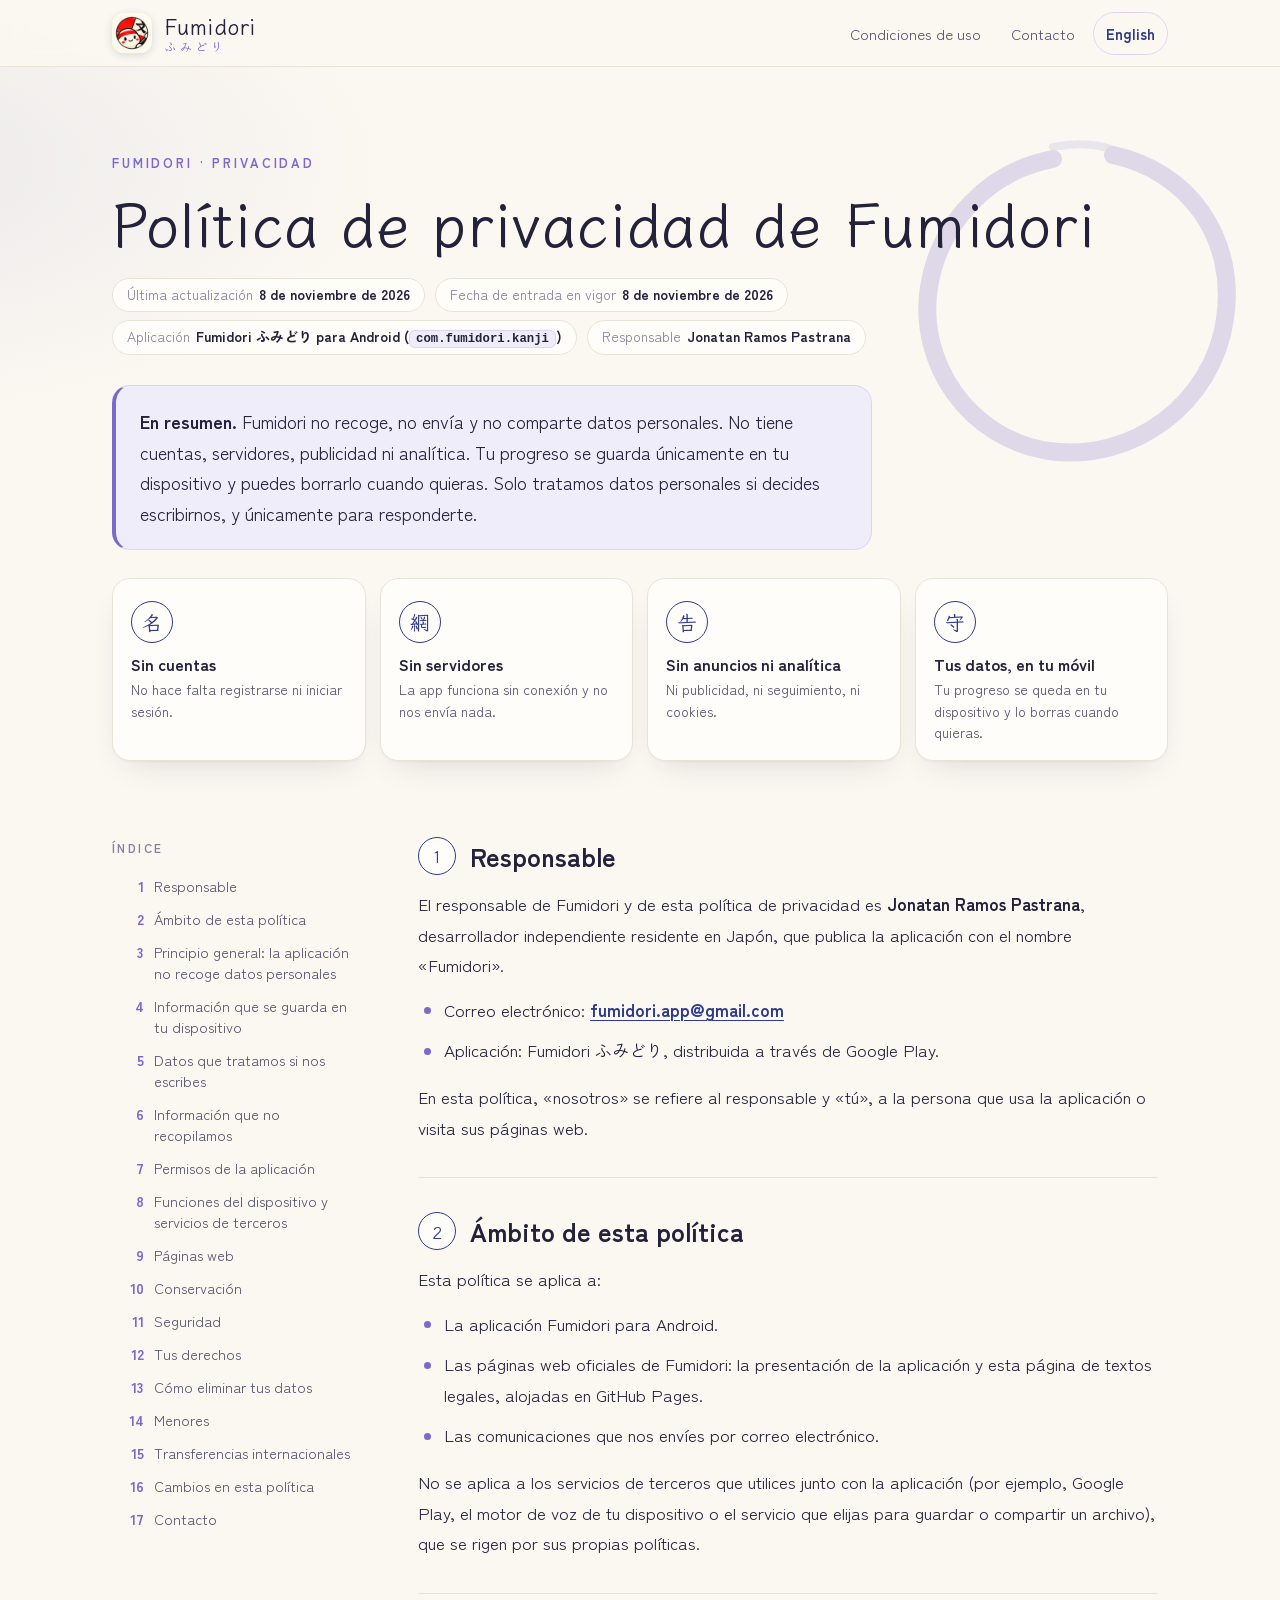
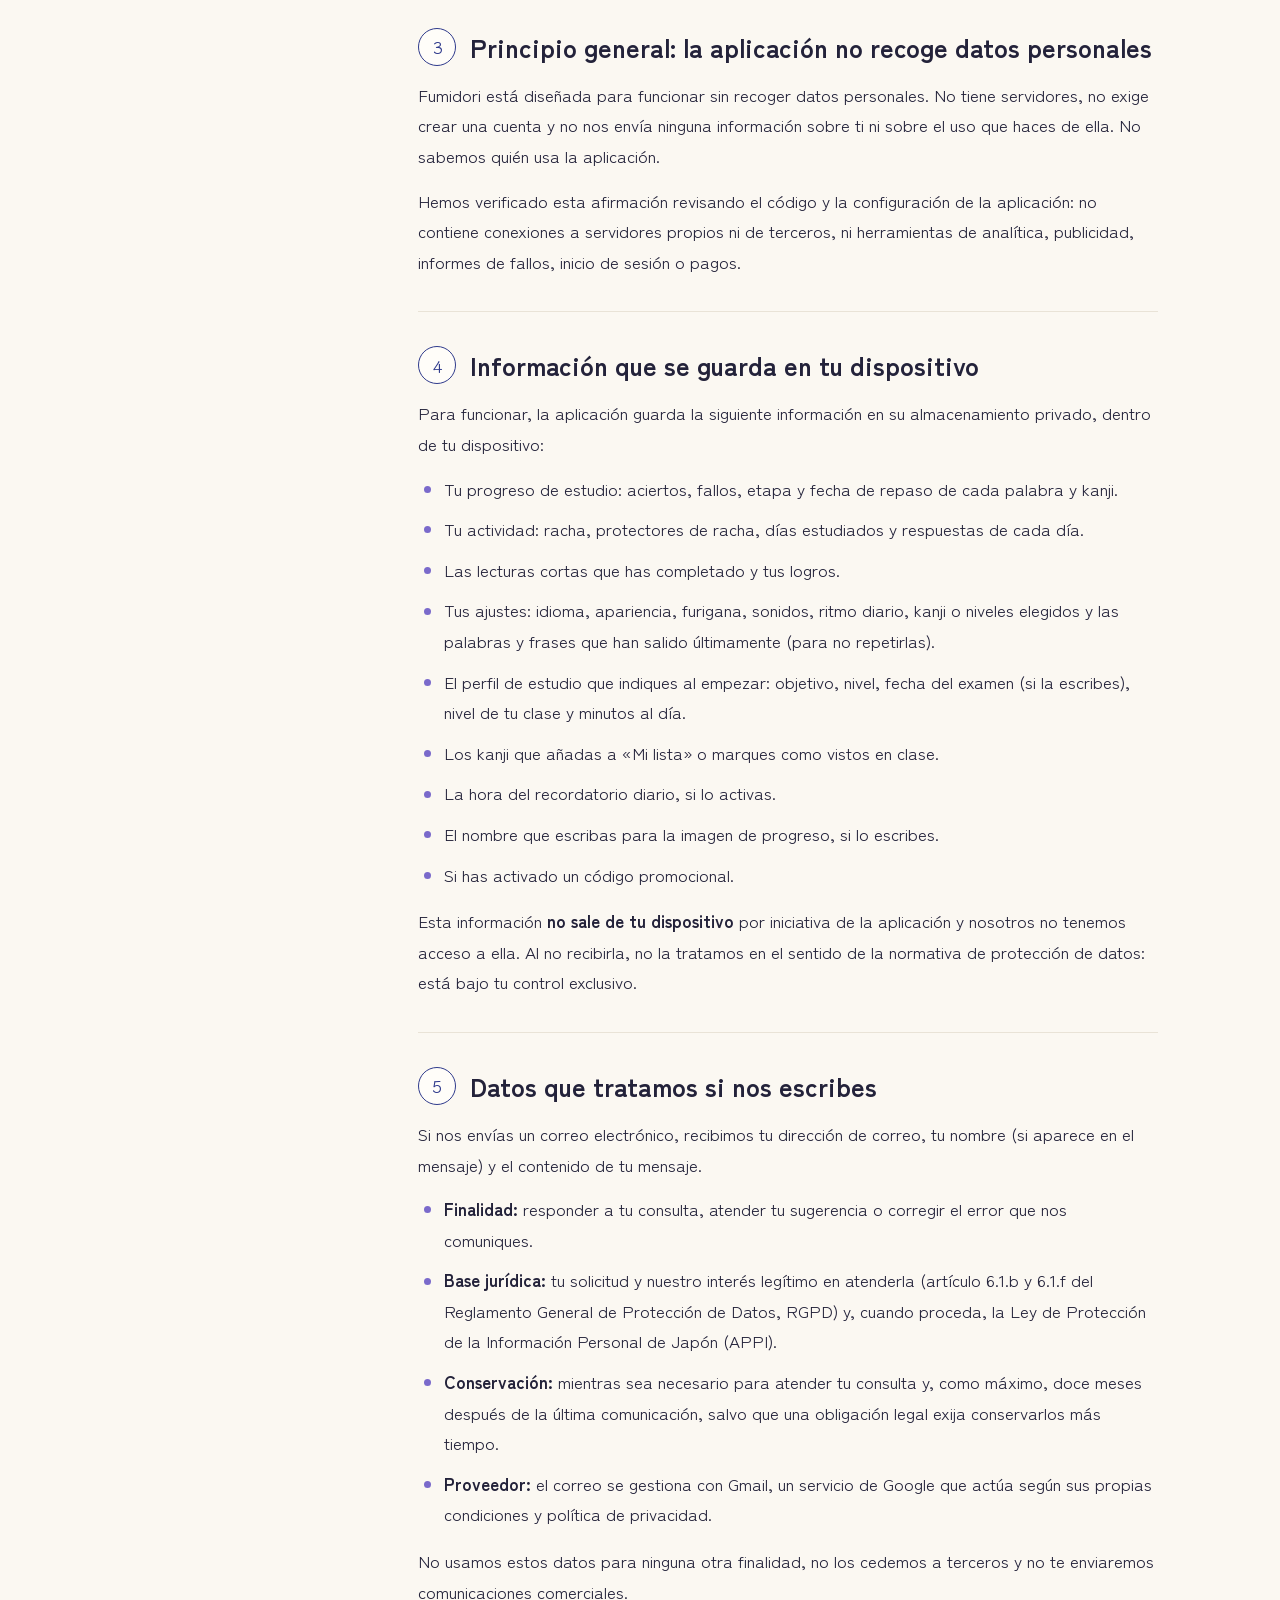
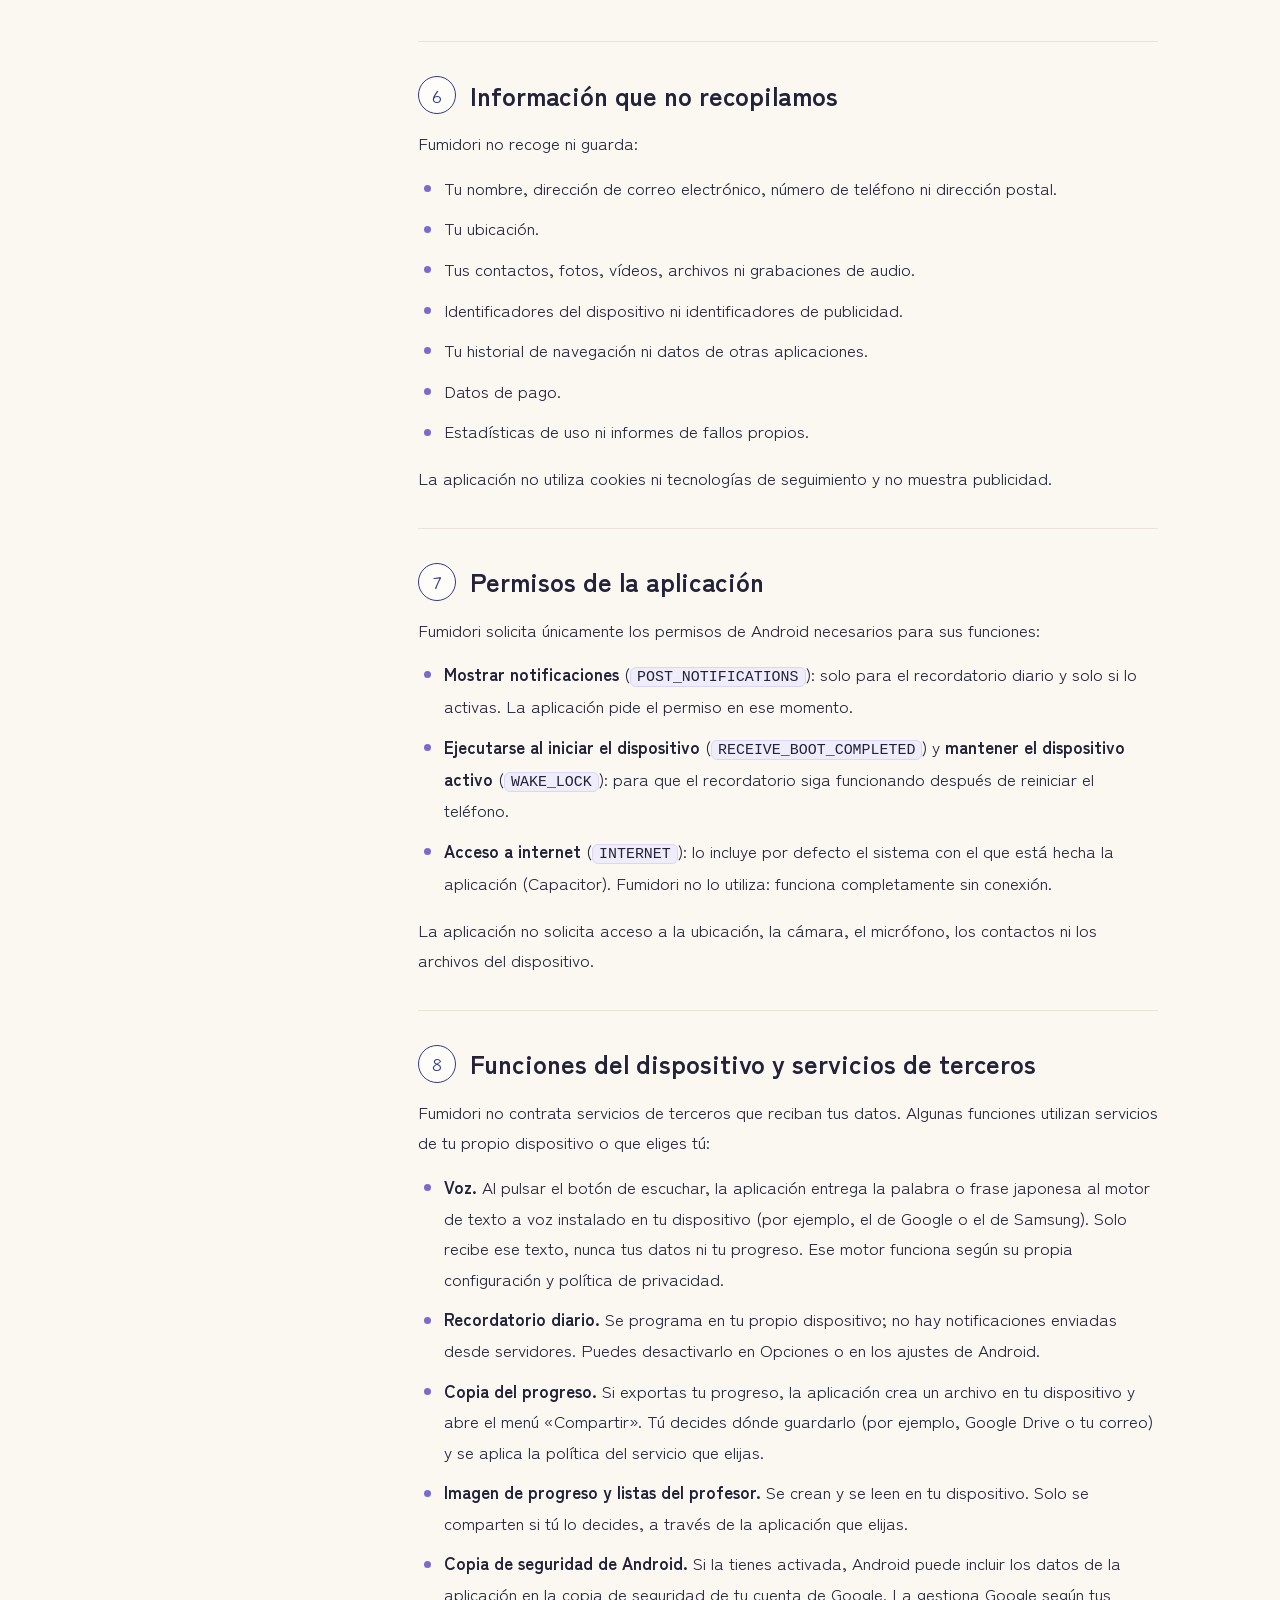
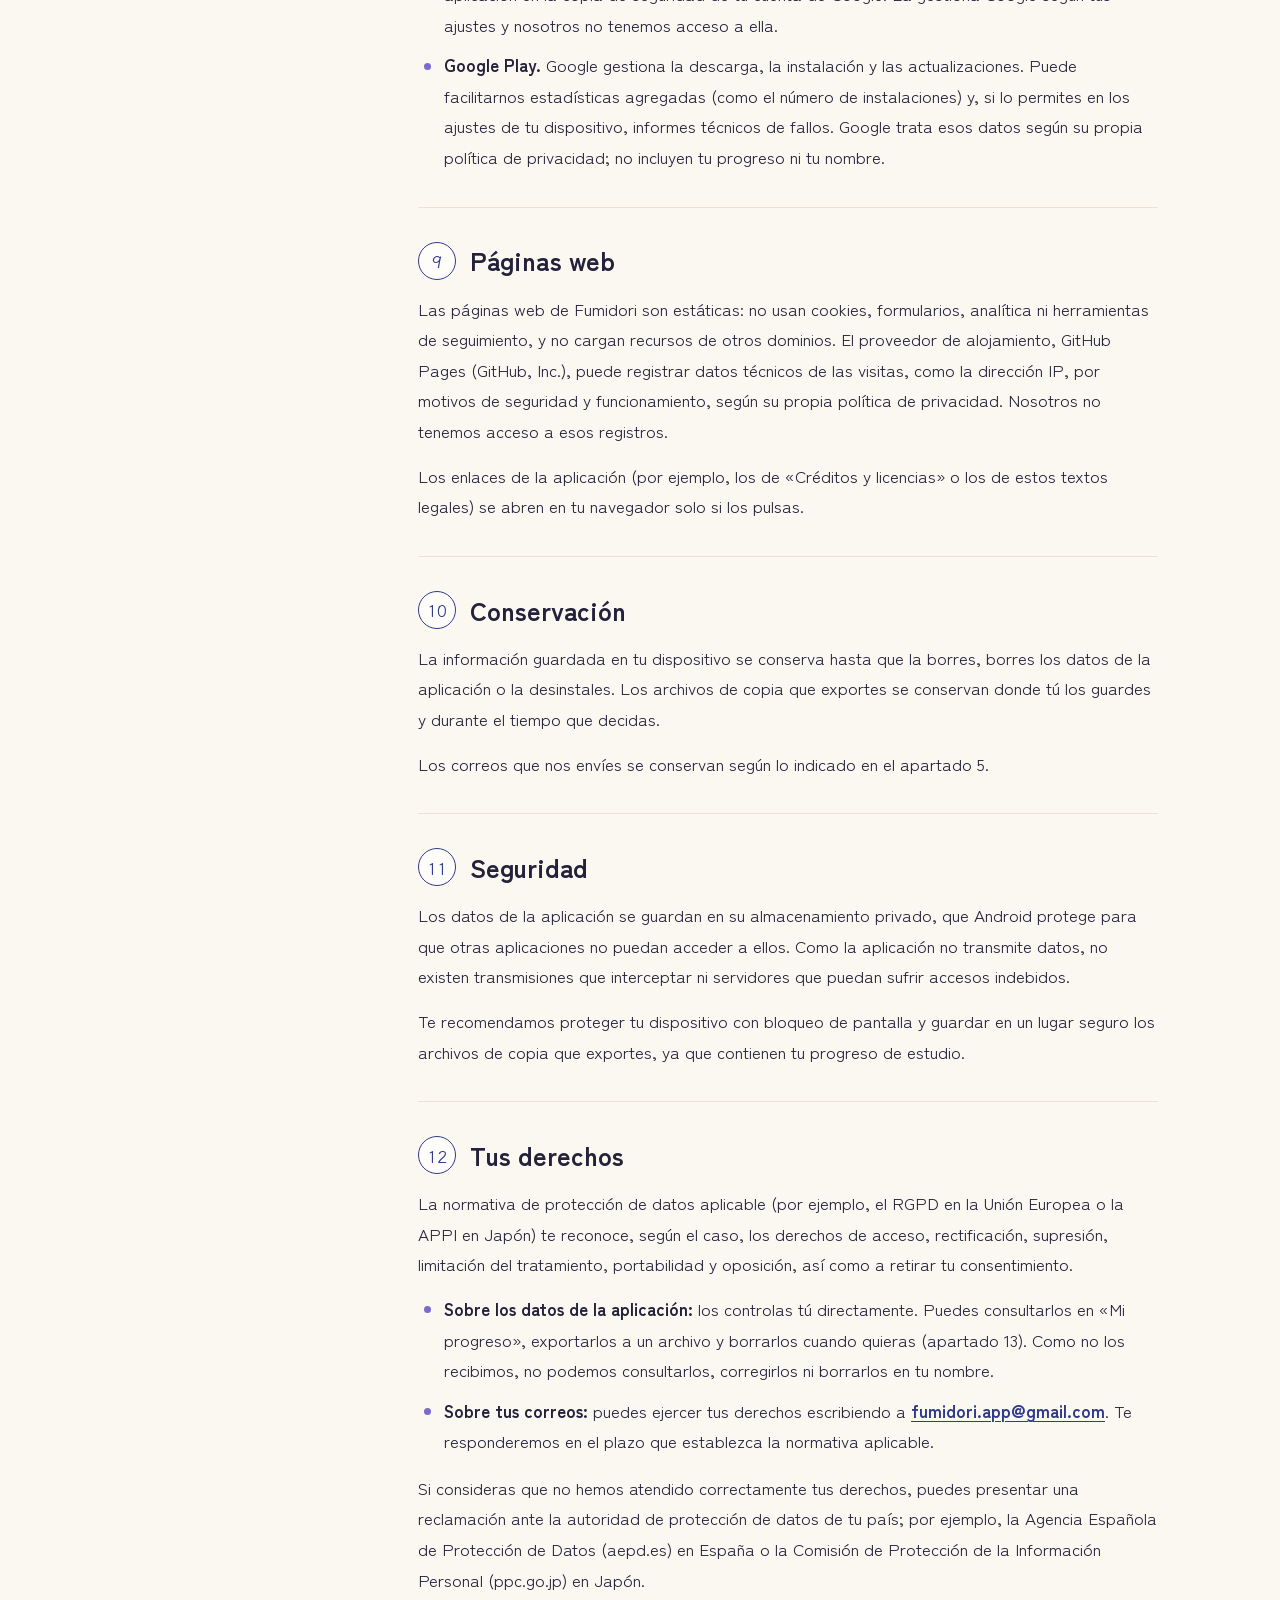
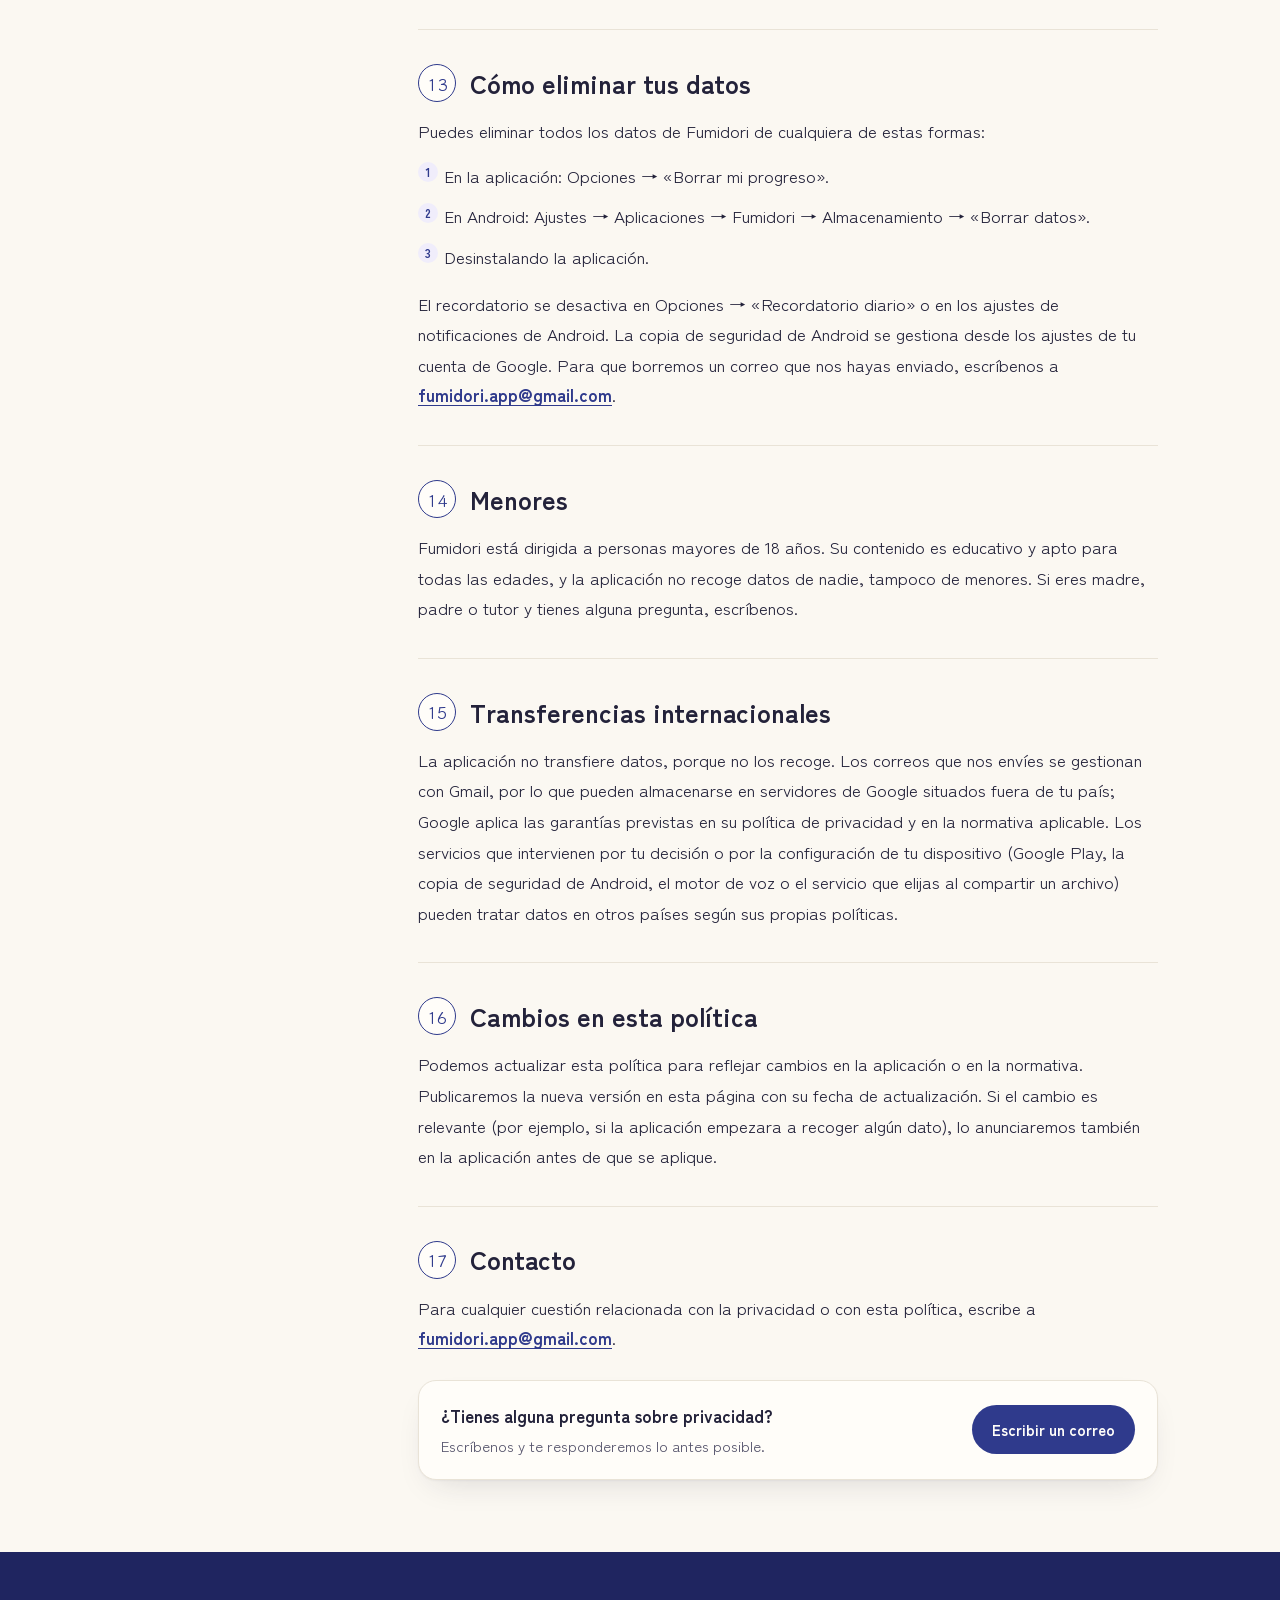
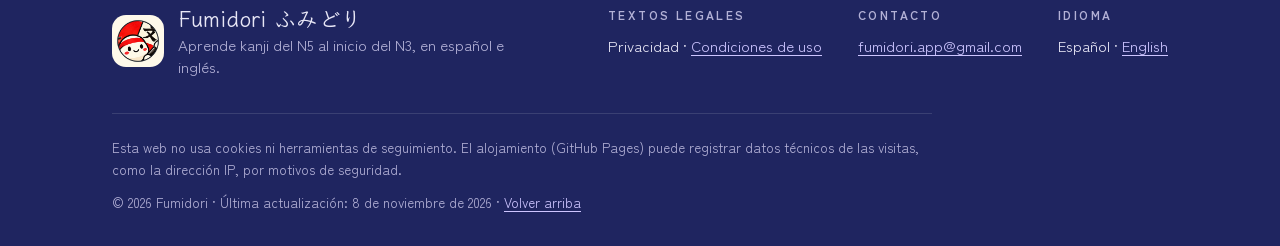
==== index.html @ ba74316c "Actualizar la web (2026-11-07)" ====
<!doctype html>
<html lang="es">
<head>
<meta charset="utf-8">
<meta name="viewport" content="width=device-width, initial-scale=1">
<title>Política de privacidad · Fumidori ふみどり</title>
<meta name="description" content="Política de privacidad de Fumidori ふみどり, la app para aprender kanji del N5 al inicio del N3. Sin cuentas, sin servidores, sin anuncios y sin analítica.">
<meta name="theme-color" content="#fbf8f2" media="(prefers-color-scheme: light)">
<meta name="theme-color" content="#15162a" media="(prefers-color-scheme: dark)">
<meta property="og:type" content="website">
<meta property="og:title" content="Política de privacidad · Fumidori ふみどり">
<meta property="og:description" content="Política de privacidad de Fumidori ふみどり, la app para aprender kanji del N5 al inicio del N3. Sin cuentas, sin servidores, sin anuncios y sin analítica.">
<link rel="icon" type="image/png" sizes="32x32" href="assets/favicon-32.png">
<link rel="apple-touch-icon" href="assets/icon-180.png">
<link rel="alternate" hreflang="en" href="en/index.html">
<link rel="preload" href="assets/fonts/zen-400.woff2" as="font" type="font/woff2" crossorigin>
<link rel="stylesheet" href="assets/style.css">
</head>
<body id="top">
<a class="skip" href="#contenido">Saltar al contenido</a>
<header class="site-header">
  <div class="wrap">
    <a class="brand" href="index.html"><img src="assets/icon-192.png" alt="" width="40" height="40"><span class="brand-name">Fumidori<span class="brand-jp" lang="ja">ふみどり</span></span></a>
    <nav class="nav" aria-label="Navegación principal">
      <a class="hide-sm" href="condiciones.html">Condiciones de uso</a>
      <a class="hide-sm" href="#contacto">Contacto</a>
      <a class="lang" href="en/index.html" hreflang="en" lang="en">English</a>
    </nav>
  </div>
</header>
<main id="contenido">
  <section class="hero">
    <div class="wrap">
      <svg class="enso" viewBox="0 0 200 200" aria-hidden="true" focusable="false"><path d="M118 22c38 8 62 42 56 82-6 42-46 72-88 66-40-6-66-44-60-82 5-32 30-58 62-64" fill="none" stroke="currentColor" stroke-width="9" stroke-linecap="round"/><path d="M88 18c10-2 22-2 32 2" fill="none" stroke="currentColor" stroke-width="4" stroke-linecap="round" opacity=".6"/></svg>
      <p class="eyebrow">Fumidori · Privacidad</p>
      <h1>Política de privacidad de Fumidori</h1>
      <dl class="meta"><div><dt>Última actualización</dt><dd>8 de noviembre de 2026</dd></div><div><dt>Fecha de entrada en vigor</dt><dd>8 de noviembre de 2026</dd></div><div><dt>Aplicación</dt><dd>Fumidori ふみどり para Android (<code>com.fumidori.kanji</code>)</dd></div><div><dt>Responsable</dt><dd>Jonatan Ramos Pastrana</dd></div></dl>
      <div class="summary"><p><strong>En resumen.</strong> Fumidori no recoge, no envía y no comparte datos personales. No tiene cuentas, servidores, publicidad ni analítica. Tu progreso se guarda únicamente en tu dispositivo y puedes borrarlo cuando quieras. Solo tratamos datos personales si decides escribirnos, y únicamente para responderte.</p></div>
      <ul class="highlights"><li><span class="k" lang="ja" aria-hidden="true">名</span><b>Sin cuentas</b><span>No hace falta registrarse ni iniciar sesión.</span></li><li><span class="k" lang="ja" aria-hidden="true">網</span><b>Sin servidores</b><span>La app funciona sin conexión y no nos envía nada.</span></li><li><span class="k" lang="ja" aria-hidden="true">告</span><b>Sin anuncios ni analítica</b><span>Ni publicidad, ni seguimiento, ni cookies.</span></li><li><span class="k" lang="ja" aria-hidden="true">守</span><b>Tus datos, en tu móvil</b><span>Tu progreso se queda en tu dispositivo y lo borras cuando quieras.</span></li></ul>
    </div>
  </section>
  <div class="wrap layout">
    <aside class="toc toc-side" aria-label="Índice">
      <p class="toc-title">Índice</p>
      <ol><li><a href="#responsable">Responsable</a></li><li><a href="#ambito-de-esta-politica">Ámbito de esta política</a></li><li><a href="#principio-general-la-aplicacion-no-recoge-datos-personales">Principio general: la aplicación no recoge datos personales</a></li><li><a href="#informacion-que-se-guarda-en-tu-dispositivo">Información que se guarda en tu dispositivo</a></li><li><a href="#datos-que-tratamos-si-nos-escribes">Datos que tratamos si nos escribes</a></li><li><a href="#informacion-que-no-recopilamos">Información que no recopilamos</a></li><li><a href="#permisos-de-la-aplicacion">Permisos de la aplicación</a></li><li><a href="#funciones-del-dispositivo-y-servicios-de-terceros">Funciones del dispositivo y servicios de terceros</a></li><li><a href="#paginas-web">Páginas web</a></li><li><a href="#conservacion">Conservación</a></li><li><a href="#seguridad">Seguridad</a></li><li><a href="#tus-derechos">Tus derechos</a></li><li><a href="#como-eliminar-tus-datos">Cómo eliminar tus datos</a></li><li><a href="#menores">Menores</a></li><li><a href="#transferencias-internacionales">Transferencias internacionales</a></li><li><a href="#cambios-en-esta-politica">Cambios en esta política</a></li><li><a href="#contacto">Contacto</a></li></ol>
    </aside>
    <article class="policy">
      <details class="toc toc-mobile"><summary>Índice</summary><ol><li><a href="#responsable">Responsable</a></li><li><a href="#ambito-de-esta-politica">Ámbito de esta política</a></li><li><a href="#principio-general-la-aplicacion-no-recoge-datos-personales">Principio general: la aplicación no recoge datos personales</a></li><li><a href="#informacion-que-se-guarda-en-tu-dispositivo">Información que se guarda en tu dispositivo</a></li><li><a href="#datos-que-tratamos-si-nos-escribes">Datos que tratamos si nos escribes</a></li><li><a href="#informacion-que-no-recopilamos">Información que no recopilamos</a></li><li><a href="#permisos-de-la-aplicacion">Permisos de la aplicación</a></li><li><a href="#funciones-del-dispositivo-y-servicios-de-terceros">Funciones del dispositivo y servicios de terceros</a></li><li><a href="#paginas-web">Páginas web</a></li><li><a href="#conservacion">Conservación</a></li><li><a href="#seguridad">Seguridad</a></li><li><a href="#tus-derechos">Tus derechos</a></li><li><a href="#como-eliminar-tus-datos">Cómo eliminar tus datos</a></li><li><a href="#menores">Menores</a></li><li><a href="#transferencias-internacionales">Transferencias internacionales</a></li><li><a href="#cambios-en-esta-politica">Cambios en esta política</a></li><li><a href="#contacto">Contacto</a></li></ol></details>
      <section id="responsable" aria-labelledby="responsable-h">
        <h2 id="responsable-h"><span class="num" aria-hidden="true">1</span>Responsable</h2>
        <p>El responsable de Fumidori y de esta política de privacidad es <strong>Jonatan Ramos Pastrana</strong>, desarrollador independiente residente en Japón, que publica la aplicación con el nombre «Fumidori».</p>
        <ul><li>Correo electrónico: <strong><a href="mailto:fumidori.app@gmail.com">fumidori.app@gmail.com</a></strong></li><li>Aplicación: Fumidori ふみどり, distribuida a través de Google Play.</li></ul>
        <p>En esta política, «nosotros» se refiere al responsable y «tú», a la persona que usa la aplicación o visita sus páginas web.</p>
      </section>
      <section id="ambito-de-esta-politica" aria-labelledby="ambito-de-esta-politica-h">
        <h2 id="ambito-de-esta-politica-h"><span class="num" aria-hidden="true">2</span>Ámbito de esta política</h2>
        <p>Esta política se aplica a:</p>
        <ul><li>La aplicación Fumidori para Android.</li><li>Las páginas web oficiales de Fumidori: la presentación de la aplicación y esta página de textos legales, alojadas en GitHub Pages.</li><li>Las comunicaciones que nos envíes por correo electrónico.</li></ul>
        <p>No se aplica a los servicios de terceros que utilices junto con la aplicación (por ejemplo, Google Play, el motor de voz de tu dispositivo o el servicio que elijas para guardar o compartir un archivo), que se rigen por sus propias políticas.</p>
      </section>
      <section id="principio-general-la-aplicacion-no-recoge-datos-personales" aria-labelledby="principio-general-la-aplicacion-no-recoge-datos-personales-h">
        <h2 id="principio-general-la-aplicacion-no-recoge-datos-personales-h"><span class="num" aria-hidden="true">3</span>Principio general: la aplicación no recoge datos personales</h2>
        <p>Fumidori está diseñada para funcionar sin recoger datos personales. No tiene servidores, no exige crear una cuenta y no nos envía ninguna información sobre ti ni sobre el uso que haces de ella. No sabemos quién usa la aplicación.</p>
        <p>Hemos verificado esta afirmación revisando el código y la configuración de la aplicación: no contiene conexiones a servidores propios ni de terceros, ni herramientas de analítica, publicidad, informes de fallos, inicio de sesión o pagos.</p>
      </section>
      <section id="informacion-que-se-guarda-en-tu-dispositivo" aria-labelledby="informacion-que-se-guarda-en-tu-dispositivo-h">
        <h2 id="informacion-que-se-guarda-en-tu-dispositivo-h"><span class="num" aria-hidden="true">4</span>Información que se guarda en tu dispositivo</h2>
        <p>Para funcionar, la aplicación guarda la siguiente información en su almacenamiento privado, dentro de tu dispositivo:</p>
        <ul><li>Tu progreso de estudio: aciertos, fallos, etapa y fecha de repaso de cada palabra y kanji.</li><li>Tu actividad: racha, protectores de racha, días estudiados y respuestas de cada día.</li><li>Las lecturas cortas que has completado y tus logros.</li><li>Tus ajustes: idioma, apariencia, furigana, sonidos, ritmo diario, kanji o niveles elegidos y las palabras y frases que han salido últimamente (para no repetirlas).</li><li>El perfil de estudio que indiques al empezar: objetivo, nivel, fecha del examen (si la escribes), nivel de tu clase y minutos al día.</li><li>Los kanji que añadas a «Mi lista» o marques como vistos en clase.</li><li>La hora del recordatorio diario, si lo activas.</li><li>El nombre que escribas para la imagen de progreso, si lo escribes.</li><li>Si has activado un código promocional.</li></ul>
        <p>Esta información <strong>no sale de tu dispositivo</strong> por iniciativa de la aplicación y nosotros no tenemos acceso a ella. Al no recibirla, no la tratamos en el sentido de la normativa de protección de datos: está bajo tu control exclusivo.</p>
      </section>
      <section id="datos-que-tratamos-si-nos-escribes" aria-labelledby="datos-que-tratamos-si-nos-escribes-h">
        <h2 id="datos-que-tratamos-si-nos-escribes-h"><span class="num" aria-hidden="true">5</span>Datos que tratamos si nos escribes</h2>
        <p>Si nos envías un correo electrónico, recibimos tu dirección de correo, tu nombre (si aparece en el mensaje) y el contenido de tu mensaje.</p>
        <ul><li><strong>Finalidad:</strong> responder a tu consulta, atender tu sugerencia o corregir el error que nos comuniques.</li><li><strong>Base jurídica:</strong> tu solicitud y nuestro interés legítimo en atenderla (artículo 6.1.b y 6.1.f del Reglamento General de Protección de Datos, RGPD) y, cuando proceda, la Ley de Protección de la Información Personal de Japón (APPI).</li><li><strong>Conservación:</strong> mientras sea necesario para atender tu consulta y, como máximo, doce meses después de la última comunicación, salvo que una obligación legal exija conservarlos más tiempo.</li><li><strong>Proveedor:</strong> el correo se gestiona con Gmail, un servicio de Google que actúa según sus propias condiciones y política de privacidad.</li></ul>
        <p>No usamos estos datos para ninguna otra finalidad, no los cedemos a terceros y no te enviaremos comunicaciones comerciales.</p>
      </section>
      <section id="informacion-que-no-recopilamos" aria-labelledby="informacion-que-no-recopilamos-h">
        <h2 id="informacion-que-no-recopilamos-h"><span class="num" aria-hidden="true">6</span>Información que no recopilamos</h2>
        <p>Fumidori no recoge ni guarda:</p>
        <ul><li>Tu nombre, dirección de correo electrónico, número de teléfono ni dirección postal.</li><li>Tu ubicación.</li><li>Tus contactos, fotos, vídeos, archivos ni grabaciones de audio.</li><li>Identificadores del dispositivo ni identificadores de publicidad.</li><li>Tu historial de navegación ni datos de otras aplicaciones.</li><li>Datos de pago.</li><li>Estadísticas de uso ni informes de fallos propios.</li></ul>
        <p>La aplicación no utiliza cookies ni tecnologías de seguimiento y no muestra publicidad.</p>
      </section>
      <section id="permisos-de-la-aplicacion" aria-labelledby="permisos-de-la-aplicacion-h">
        <h2 id="permisos-de-la-aplicacion-h"><span class="num" aria-hidden="true">7</span>Permisos de la aplicación</h2>
        <p>Fumidori solicita únicamente los permisos de Android necesarios para sus funciones:</p>
        <ul><li><strong>Mostrar notificaciones</strong> (<code>POST_NOTIFICATIONS</code>): solo para el recordatorio diario y solo si lo activas. La aplicación pide el permiso en ese momento.</li><li><strong>Ejecutarse al iniciar el dispositivo</strong> (<code>RECEIVE_BOOT_COMPLETED</code>) y <strong>mantener el dispositivo activo</strong> (<code>WAKE_LOCK</code>): para que el recordatorio siga funcionando después de reiniciar el teléfono.</li><li><strong>Acceso a internet</strong> (<code>INTERNET</code>): lo incluye por defecto el sistema con el que está hecha la aplicación (Capacitor). Fumidori no lo utiliza: funciona completamente sin conexión.</li></ul>
        <p>La aplicación no solicita acceso a la ubicación, la cámara, el micrófono, los contactos ni los archivos del dispositivo.</p>
      </section>
      <section id="funciones-del-dispositivo-y-servicios-de-terceros" aria-labelledby="funciones-del-dispositivo-y-servicios-de-terceros-h">
        <h2 id="funciones-del-dispositivo-y-servicios-de-terceros-h"><span class="num" aria-hidden="true">8</span>Funciones del dispositivo y servicios de terceros</h2>
        <p>Fumidori no contrata servicios de terceros que reciban tus datos. Algunas funciones utilizan servicios de tu propio dispositivo o que eliges tú:</p>
        <ul><li><strong>Voz.</strong> Al pulsar el botón de escuchar, la aplicación entrega la palabra o frase japonesa al motor de texto a voz instalado en tu dispositivo (por ejemplo, el de Google o el de Samsung). Solo recibe ese texto, nunca tus datos ni tu progreso. Ese motor funciona según su propia configuración y política de privacidad.</li><li><strong>Recordatorio diario.</strong> Se programa en tu propio dispositivo; no hay notificaciones enviadas desde servidores. Puedes desactivarlo en Opciones o en los ajustes de Android.</li><li><strong>Copia del progreso.</strong> Si exportas tu progreso, la aplicación crea un archivo en tu dispositivo y abre el menú «Compartir». Tú decides dónde guardarlo (por ejemplo, Google Drive o tu correo) y se aplica la política del servicio que elijas.</li><li><strong>Imagen de progreso y listas del profesor.</strong> Se crean y se leen en tu dispositivo. Solo se comparten si tú lo decides, a través de la aplicación que elijas.</li><li><strong>Copia de seguridad de Android.</strong> Si la tienes activada, Android puede incluir los datos de la aplicación en la copia de seguridad de tu cuenta de Google. La gestiona Google según tus ajustes y nosotros no tenemos acceso a ella.</li><li><strong>Google Play.</strong> Google gestiona la descarga, la instalación y las actualizaciones. Puede facilitarnos estadísticas agregadas (como el número de instalaciones) y, si lo permites en los ajustes de tu dispositivo, informes técnicos de fallos. Google trata esos datos según su propia política de privacidad; no incluyen tu progreso ni tu nombre.</li></ul>
      </section>
      <section id="paginas-web" aria-labelledby="paginas-web-h">
        <h2 id="paginas-web-h"><span class="num" aria-hidden="true">9</span>Páginas web</h2>
        <p>Las páginas web de Fumidori son estáticas: no usan cookies, formularios, analítica ni herramientas de seguimiento, y no cargan recursos de otros dominios. El proveedor de alojamiento, GitHub Pages (GitHub, Inc.), puede registrar datos técnicos de las visitas, como la dirección IP, por motivos de seguridad y funcionamiento, según su propia política de privacidad. Nosotros no tenemos acceso a esos registros.</p>
        <p>Los enlaces de la aplicación (por ejemplo, los de «Créditos y licencias» o los de estos textos legales) se abren en tu navegador solo si los pulsas.</p>
      </section>
      <section id="conservacion" aria-labelledby="conservacion-h">
        <h2 id="conservacion-h"><span class="num" aria-hidden="true">10</span>Conservación</h2>
        <p>La información guardada en tu dispositivo se conserva hasta que la borres, borres los datos de la aplicación o la desinstales. Los archivos de copia que exportes se conservan donde tú los guardes y durante el tiempo que decidas.</p>
        <p>Los correos que nos envíes se conservan según lo indicado en el apartado 5.</p>
      </section>
      <section id="seguridad" aria-labelledby="seguridad-h">
        <h2 id="seguridad-h"><span class="num" aria-hidden="true">11</span>Seguridad</h2>
        <p>Los datos de la aplicación se guardan en su almacenamiento privado, que Android protege para que otras aplicaciones no puedan acceder a ellos. Como la aplicación no transmite datos, no existen transmisiones que interceptar ni servidores que puedan sufrir accesos indebidos.</p>
        <p>Te recomendamos proteger tu dispositivo con bloqueo de pantalla y guardar en un lugar seguro los archivos de copia que exportes, ya que contienen tu progreso de estudio.</p>
      </section>
      <section id="tus-derechos" aria-labelledby="tus-derechos-h">
        <h2 id="tus-derechos-h"><span class="num" aria-hidden="true">12</span>Tus derechos</h2>
        <p>La normativa de protección de datos aplicable (por ejemplo, el RGPD en la Unión Europea o la APPI en Japón) te reconoce, según el caso, los derechos de acceso, rectificación, supresión, limitación del tratamiento, portabilidad y oposición, así como a retirar tu consentimiento.</p>
        <ul><li><strong>Sobre los datos de la aplicación:</strong> los controlas tú directamente. Puedes consultarlos en «Mi progreso», exportarlos a un archivo y borrarlos cuando quieras (apartado 13). Como no los recibimos, no podemos consultarlos, corregirlos ni borrarlos en tu nombre.</li><li><strong>Sobre tus correos:</strong> puedes ejercer tus derechos escribiendo a <strong><a href="mailto:fumidori.app@gmail.com">fumidori.app@gmail.com</a></strong>. Te responderemos en el plazo que establezca la normativa aplicable.</li></ul>
        <p>Si consideras que no hemos atendido correctamente tus derechos, puedes presentar una reclamación ante la autoridad de protección de datos de tu país; por ejemplo, la Agencia Española de Protección de Datos (aepd.es) en España o la Comisión de Protección de la Información Personal (ppc.go.jp) en Japón.</p>
      </section>
      <section id="como-eliminar-tus-datos" aria-labelledby="como-eliminar-tus-datos-h">
        <h2 id="como-eliminar-tus-datos-h"><span class="num" aria-hidden="true">13</span>Cómo eliminar tus datos</h2>
        <p>Puedes eliminar todos los datos de Fumidori de cualquiera de estas formas:</p>
        <ol><li>En la aplicación: Opciones → «Borrar mi progreso».</li><li>En Android: Ajustes → Aplicaciones → Fumidori → Almacenamiento → «Borrar datos».</li><li>Desinstalando la aplicación.</li></ol>
        <p>El recordatorio se desactiva en Opciones → «Recordatorio diario» o en los ajustes de notificaciones de Android. La copia de seguridad de Android se gestiona desde los ajustes de tu cuenta de Google. Para que borremos un correo que nos hayas enviado, escríbenos a <strong><a href="mailto:fumidori.app@gmail.com">fumidori.app@gmail.com</a></strong>.</p>
      </section>
      <section id="menores" aria-labelledby="menores-h">
        <h2 id="menores-h"><span class="num" aria-hidden="true">14</span>Menores</h2>
        <p>Fumidori está dirigida a personas mayores de 18 años. Su contenido es educativo y apto para todas las edades, y la aplicación no recoge datos de nadie, tampoco de menores. Si eres madre, padre o tutor y tienes alguna pregunta, escríbenos.</p>
      </section>
      <section id="transferencias-internacionales" aria-labelledby="transferencias-internacionales-h">
        <h2 id="transferencias-internacionales-h"><span class="num" aria-hidden="true">15</span>Transferencias internacionales</h2>
        <p>La aplicación no transfiere datos, porque no los recoge. Los correos que nos envíes se gestionan con Gmail, por lo que pueden almacenarse en servidores de Google situados fuera de tu país; Google aplica las garantías previstas en su política de privacidad y en la normativa aplicable. Los servicios que intervienen por tu decisión o por la configuración de tu dispositivo (Google Play, la copia de seguridad de Android, el motor de voz o el servicio que elijas al compartir un archivo) pueden tratar datos en otros países según sus propias políticas.</p>
      </section>
      <section id="cambios-en-esta-politica" aria-labelledby="cambios-en-esta-politica-h">
        <h2 id="cambios-en-esta-politica-h"><span class="num" aria-hidden="true">16</span>Cambios en esta política</h2>
        <p>Podemos actualizar esta política para reflejar cambios en la aplicación o en la normativa. Publicaremos la nueva versión en esta página con su fecha de actualización. Si el cambio es relevante (por ejemplo, si la aplicación empezara a recoger algún dato), lo anunciaremos también en la aplicación antes de que se aplique.</p>
      </section>
      <section id="contacto" aria-labelledby="contacto-h">
        <h2 id="contacto-h"><span class="num" aria-hidden="true">17</span>Contacto</h2>
        <p>Para cualquier cuestión relacionada con la privacidad o con esta política, escribe a <strong><a href="mailto:fumidori.app@gmail.com">fumidori.app@gmail.com</a></strong>.</p>
      </section>
      <div class="contact-card"><p><b>¿Tienes alguna pregunta sobre privacidad?</b>Escríbenos y te responderemos lo antes posible.</p><a class="button" href="mailto:fumidori.app@gmail.com">Escribir un correo</a></div>
    </article>
  </div>
</main>
<footer class="site-footer">
  <div class="wrap">
    <div class="foot-top">
      <div class="foot-brand"><img src="assets/icon-192.png" alt="" width="52" height="52"><div><b>Fumidori <span lang="ja">ふみどり</span></b><p>Aprende kanji del N5 al inicio del N3, en español e inglés.</p></div></div>
      <div class="foot-cols">
        <div><h3>Textos legales</h3><p><span aria-current="page">Privacidad</span> · <a href="condiciones.html">Condiciones de uso</a></p></div>
        <div><h3>Contacto</h3><p><a href="mailto:fumidori.app@gmail.com">fumidori.app@gmail.com</a></p></div>
        <div><h3>Idioma</h3><p>Español · <a href="en/index.html" hreflang="en" lang="en">English</a></p></div>
      </div>
    </div>
    <p class="foot-note">Esta web no usa cookies ni herramientas de seguimiento. El alojamiento (GitHub Pages) puede registrar datos técnicos de las visitas, como la dirección IP, por motivos de seguridad.</p>
    <p class="foot-copy">© 2026 Fumidori · Última actualización: 8 de noviembre de 2026 · <a href="#top">Volver arriba</a></p>
  </div>
</footer>
</body>
</html>
---- assets/style.css ----
/* Fumidori ふみどり · web de la política de privacidad
   Estética japonesa minimalista: crema, índigo y violeta suave. Sin dependencias externas:
   las fuentes (Zen Kaku Gothic New y Klee One, SIL OFL 1.1) van recortadas en assets/fonts. */

@font-face{font-family:"Zen Kaku Gothic New";font-weight:400;font-style:normal;font-display:swap;src:url("fonts/zen-400.woff2") format("woff2")}
@font-face{font-family:"Zen Kaku Gothic New";font-weight:700;font-style:normal;font-display:swap;src:url("fonts/zen-700.woff2") format("woff2")}
@font-face{font-family:"Klee One";font-weight:600;font-style:normal;font-display:swap;src:url("fonts/klee-600.woff2") format("woff2")}

:root{
  --bg:#fbf8f2; --surface:#fffdf9; --ink:#23223a; --ink-2:#55536b; --muted:#85829a;
  --indigo:#2f3a8c; --indigo-deep:#1f2560; --violet:#7a6acb; --violet-soft:#f0edfb; --violet-line:#dcd5f5;
  --line:#e9e3d7; --pending-bg:#fff2c2; --pending-ink:#5f4700; --pending-line:#e2c35b;
  --foot-bg:#1f2560; --foot-ink:#e8e7f6; --foot-muted:#b3b1d6; --foot-link:#cdc5ff;
  --radius:18px; --shadow:0 1px 2px rgba(35,34,58,.04),0 14px 34px -16px rgba(35,34,58,.18);
  --sans:"Zen Kaku Gothic New",system-ui,-apple-system,"Segoe UI",Roboto,"Hiragino Sans","Noto Sans JP",sans-serif;
  --display:"Klee One","Zen Kaku Gothic New",serif;
  color-scheme:light;
}
@media (prefers-color-scheme:dark){
  :root{
    --bg:#15162a; --surface:#1c1e37; --ink:#ecebf6; --ink-2:#b4b2cc; --muted:#8f8daa;
    --indigo:#aab2ff; --indigo-deep:#c9ceff; --violet:#b6a9f5; --violet-soft:#25244a; --violet-line:#3a3770;
    --line:#2d2f4d; --pending-bg:#4a3d10; --pending-ink:#ffe08a; --pending-line:#8a7124;
    --foot-bg:#0f1024; --foot-ink:#e3e2f3; --foot-muted:#9a98bd; --foot-link:#c6bdff;
    --shadow:0 1px 2px rgba(0,0,0,.3),0 14px 34px -16px rgba(0,0,0,.6);
    color-scheme:dark;
  }
}

*,*::before,*::after{box-sizing:border-box}
html{-webkit-text-size-adjust:100%;scroll-behavior:smooth}
@media (prefers-reduced-motion:reduce){html{scroll-behavior:auto}}
body{
  margin:0;font-family:var(--sans);font-size:17px;line-height:1.8;color:var(--ink);
  background:
    radial-gradient(1100px 520px at 88% -8%,rgba(122,106,203,.13),transparent 62%),
    radial-gradient(900px 420px at -12% 2%,rgba(47,58,140,.08),transparent 60%),
    var(--bg);
  background-repeat:no-repeat;
}
img{max-width:100%;height:auto}
a{color:var(--indigo);text-decoration:underline;text-decoration-thickness:1px;text-underline-offset:3px}
a:hover{color:var(--violet)}
:focus-visible{outline:3px solid var(--violet);outline-offset:3px;border-radius:6px}
.wrap{width:100%;max-width:1120px;margin:0 auto;padding:0 clamp(16px,4vw,32px)}

.skip{position:absolute;left:-9999px;top:8px;background:var(--surface);padding:8px 14px;border-radius:10px;z-index:20}
.skip:focus{left:16px}

/* cabecera */
.site-header{position:sticky;top:0;z-index:10;background:var(--bg);background:color-mix(in srgb,var(--bg) 86%,transparent);backdrop-filter:saturate(1.4) blur(10px);-webkit-backdrop-filter:saturate(1.4) blur(10px);border-bottom:1px solid var(--line)}
.site-header .wrap{display:flex;align-items:center;justify-content:space-between;gap:16px;min-height:66px}
.brand{display:flex;align-items:center;gap:12px;color:var(--ink);text-decoration:none}
.brand img{width:40px;height:40px;border-radius:12px;box-shadow:0 2px 8px rgba(35,34,58,.15)}
.brand-name{font-family:var(--display);font-weight:600;font-size:22px;letter-spacing:.02em;line-height:1}
.brand-jp{display:block;font-size:12px;letter-spacing:.3em;color:var(--violet);margin-top:4px}
.nav{display:flex;align-items:center;gap:6px;font-size:15px}
.nav a{color:var(--ink-2);text-decoration:none;padding:7px 12px;border-radius:999px}
.nav a:hover{color:var(--indigo);background:var(--violet-soft)}
.nav .lang{border:1px solid var(--violet-line);color:var(--indigo);font-weight:700}

/* portada */
.hero{position:relative;overflow:hidden;padding:clamp(40px,8vw,84px) 0 clamp(28px,5vw,48px)}
.hero .wrap{position:relative}
.hero .wrap>*:not(.enso){position:relative;z-index:1}
.enso{position:absolute;right:clamp(-120px,-6vw,-20px);top:-40px;width:clamp(220px,34vw,400px);height:auto;color:var(--violet);opacity:.22;pointer-events:none}
.eyebrow{margin:0 0 12px;font-size:13px;font-weight:700;letter-spacing:.22em;text-transform:uppercase;color:var(--violet)}
h1{font-family:var(--display);font-weight:600;font-size:clamp(2.3rem,6.4vw,3.8rem);line-height:1.15;margin:0;color:var(--ink);letter-spacing:.01em}
.meta{display:flex;flex-wrap:wrap;gap:8px 10px;margin:22px 0 0;padding:0}
.meta div{display:flex;gap:6px;align-items:baseline;background:var(--surface);border:1px solid var(--line);border-radius:999px;padding:6px 14px;font-size:14px;line-height:1.4}
.meta dt{color:var(--muted)}
.meta dd{margin:0;color:var(--ink);font-weight:700}
.summary{position:relative;margin:30px 0 0;max-width:760px;background:var(--violet-soft);border:1px solid var(--violet-line);border-left:4px solid var(--violet);border-radius:var(--radius);padding:20px 24px;font-size:18px;line-height:1.7}
.summary p{margin:0}
.highlights{list-style:none;margin:28px 0 0;padding:0;display:grid;grid-template-columns:repeat(4,minmax(0,1fr));gap:14px}
.highlights li{background:var(--surface);border:1px solid var(--line);border-radius:var(--radius);padding:18px 18px 16px;box-shadow:var(--shadow)}
.highlights .k{display:grid;place-items:center;width:42px;height:42px;border-radius:50%;border:1.5px solid var(--indigo);color:var(--indigo);font-family:var(--display);font-weight:600;font-size:20px;line-height:1;margin-bottom:10px}
.highlights b{display:block;font-size:16px;line-height:1.4}
.highlights span{display:block;color:var(--ink-2);font-size:14px;line-height:1.55;margin-top:4px}

/* índice y texto */
.layout{display:grid;grid-template-columns:250px minmax(0,1fr);gap:56px;align-items:start;padding-top:28px;padding-bottom:72px}
.toc-side{position:sticky;top:90px;font-size:14.5px}
.toc-title{margin:0 0 10px;font-size:12px;font-weight:700;letter-spacing:.2em;text-transform:uppercase;color:var(--muted)}
.toc ol{list-style:none;margin:0;padding:0;counter-reset:toc}
.toc li{counter-increment:toc}
.toc a{display:flex;gap:10px;padding:6px 10px;border-radius:10px;color:var(--ink-2);text-decoration:none;line-height:1.45}
.toc a::before{content:counter(toc);flex:none;width:22px;color:var(--violet);font-weight:700;text-align:right}
.toc a:hover{background:var(--violet-soft);color:var(--indigo)}
.toc-mobile{display:none}
.policy{max-width:740px;min-width:0}
.policy section{scroll-margin-top:90px;padding:34px 0 0;margin:34px 0 0;border-top:1px solid var(--line)}
.policy section:first-of-type{border-top:0;margin-top:0;padding-top:0}
.policy h2{display:flex;align-items:center;gap:14px;margin:0 0 14px;font-size:clamp(1.3rem,2.6vw,1.6rem);line-height:1.35;color:var(--ink)}
.policy h2 .num{flex:none;display:grid;place-items:center;width:38px;height:38px;border-radius:50%;background:var(--surface);border:1.5px solid var(--indigo);color:var(--indigo);font-family:var(--display);font-weight:600;font-size:17px;line-height:1}
.policy p{margin:0 0 14px}
.policy section ul,.policy section ol{margin:0 0 16px;padding:0;list-style:none}
.policy section li{position:relative;padding-left:26px;margin:0 0 10px}
.policy section ul>li::before{content:"";position:absolute;left:6px;top:.72em;width:7px;height:7px;border-radius:50%;background:var(--violet)}
.policy section ol{counter-reset:li}
.policy section ol>li{counter-increment:li}
.policy section ol>li::before{content:counter(li);position:absolute;left:0;top:.1em;width:20px;height:20px;border-radius:50%;background:var(--violet-soft);color:var(--indigo);font-size:12px;font-weight:700;line-height:20px;text-align:center}
.policy strong{color:var(--ink);font-weight:700}
code{font-family:ui-monospace,SFMono-Regular,Menlo,Consolas,monospace;font-size:.88em;background:var(--violet-soft);border:1px solid var(--violet-line);border-radius:6px;padding:1px 6px;word-break:break-word}
mark.pending{background:var(--pending-bg);color:var(--pending-ink);border:1px dashed var(--pending-line);border-radius:6px;padding:1px 6px;font-weight:700;box-decoration-break:clone;-webkit-box-decoration-break:clone}
.contact-card{margin:26px 0 0;display:flex;flex-wrap:wrap;align-items:center;justify-content:space-between;gap:14px;background:var(--surface);border:1px solid var(--line);border-radius:var(--radius);padding:20px 22px;box-shadow:var(--shadow)}
.contact-card p{margin:0;color:var(--ink-2);font-size:15px}
.contact-card b{display:block;color:var(--ink);font-size:17px}
.button{display:inline-flex;align-items:center;gap:8px;background:var(--indigo);color:var(--surface);text-decoration:none;font-weight:700;font-size:15px;padding:11px 20px;border-radius:999px}
.button:hover{background:var(--violet);color:var(--surface)}
@media (prefers-color-scheme:dark){.button{color:#15162a}.button:hover{color:#15162a}}

/* pie */
.site-footer{background:var(--foot-bg);color:var(--foot-ink);padding:52px 0 36px;font-size:15px}
.site-footer a{color:var(--foot-link)}
.foot-top{display:flex;flex-wrap:wrap;justify-content:space-between;gap:28px}
.foot-brand{display:flex;gap:14px;align-items:center;max-width:420px}
.foot-brand img{width:52px;height:52px;border-radius:14px}
.foot-brand b{display:block;font-family:var(--display);font-weight:600;font-size:22px;line-height:1.2}
.foot-brand p{margin:4px 0 0;color:var(--foot-muted);line-height:1.5}
.foot-cols{display:flex;flex-wrap:wrap;gap:36px}
.foot-cols h3{margin:0 0 8px;font-size:12px;letter-spacing:.2em;text-transform:uppercase;color:var(--foot-muted)}
.foot-cols p{margin:0;line-height:1.7}
.foot-note{margin:34px 0 0;padding-top:22px;border-top:1px solid rgba(255,255,255,.12);color:var(--foot-muted);font-size:13.5px;line-height:1.65;max-width:820px}
.foot-copy{margin:10px 0 0;color:var(--foot-muted);font-size:13.5px}

/* tableta y móvil */
@media (max-width:960px){
  .layout{grid-template-columns:minmax(0,1fr);gap:0;padding-top:8px}
  .toc-side{display:none}
  .toc-mobile{display:block;margin:0 0 30px;background:var(--surface);border:1px solid var(--line);border-radius:var(--radius);box-shadow:var(--shadow)}
  .toc-mobile summary{cursor:pointer;list-style:none;display:flex;justify-content:space-between;align-items:center;padding:14px 18px;font-weight:700}
  .toc-mobile summary::-webkit-details-marker{display:none}
  .toc-mobile summary::after{content:"+";font-size:22px;line-height:1;color:var(--violet)}
  .toc-mobile[open] summary::after{content:"−"}
  .toc-mobile ol{padding:0 8px 12px}
  .highlights{grid-template-columns:repeat(2,minmax(0,1fr))}
}
@media (max-width:560px){
  body{font-size:16px;line-height:1.75}
  .nav .hide-sm{display:none}
  .brand-name{font-size:20px}
  .meta{flex-direction:column}
  .meta div{display:block;border-radius:14px}
  .meta dt,.meta dd{display:inline}
  .meta dt::after{content:" "}
  .highlights{grid-template-columns:minmax(0,1fr)}
  .highlights li{display:grid;grid-template-columns:auto 1fr;column-gap:14px;align-items:center;padding:14px 16px}
  .highlights .k{grid-row:span 2;margin:0}
  .highlights span{margin-top:0}
  .summary{padding:16px 18px;font-size:16.5px}
  .policy h2 .num{width:34px;height:34px;font-size:15px}
}

/* impresión */
@media print{
  body{background:#fff;color:#000;font-size:11pt}
  .site-header,.toc-side,.toc-mobile,.enso,.skip,.contact-card .button{display:none}
  .layout{display:block;padding:0}
  .highlights li,.summary,.contact-card{box-shadow:none}
  .site-footer{background:#fff;color:#000;padding:16px 0}
  .site-footer a,a{color:#000}
}
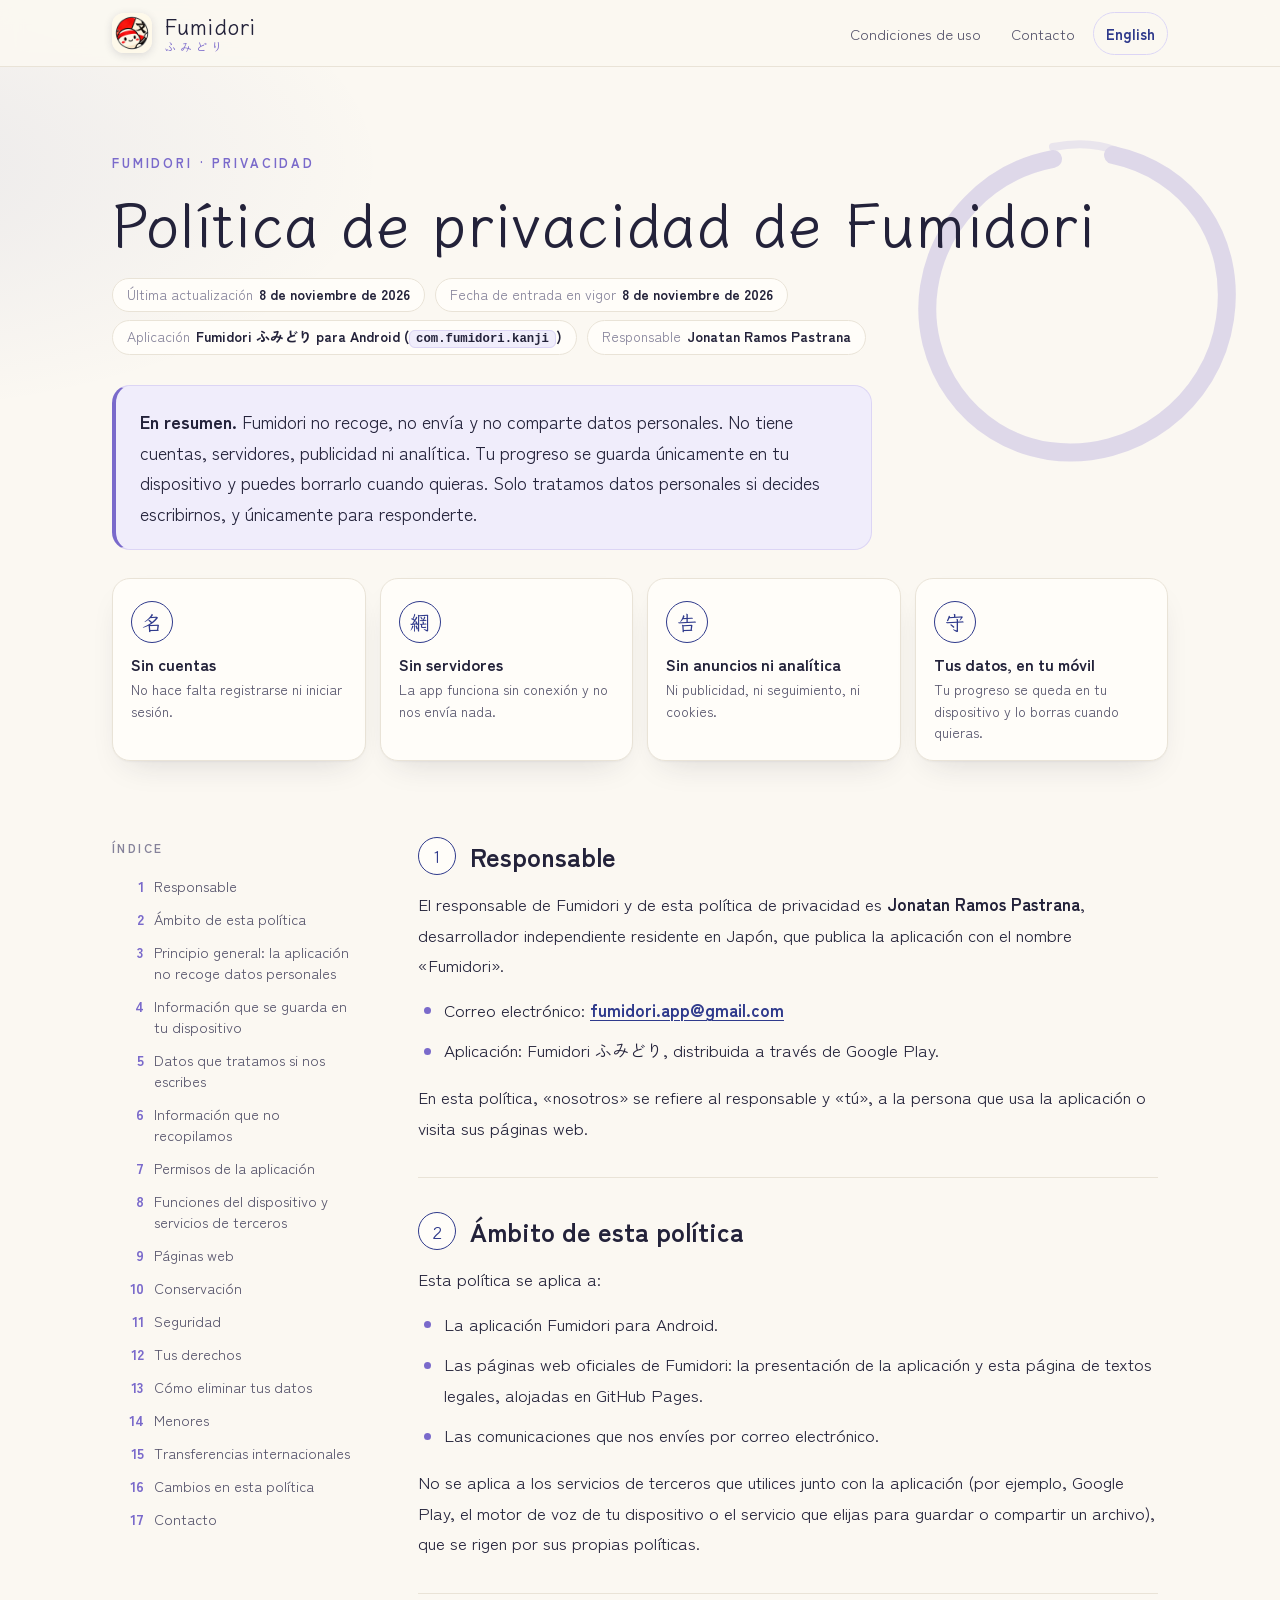
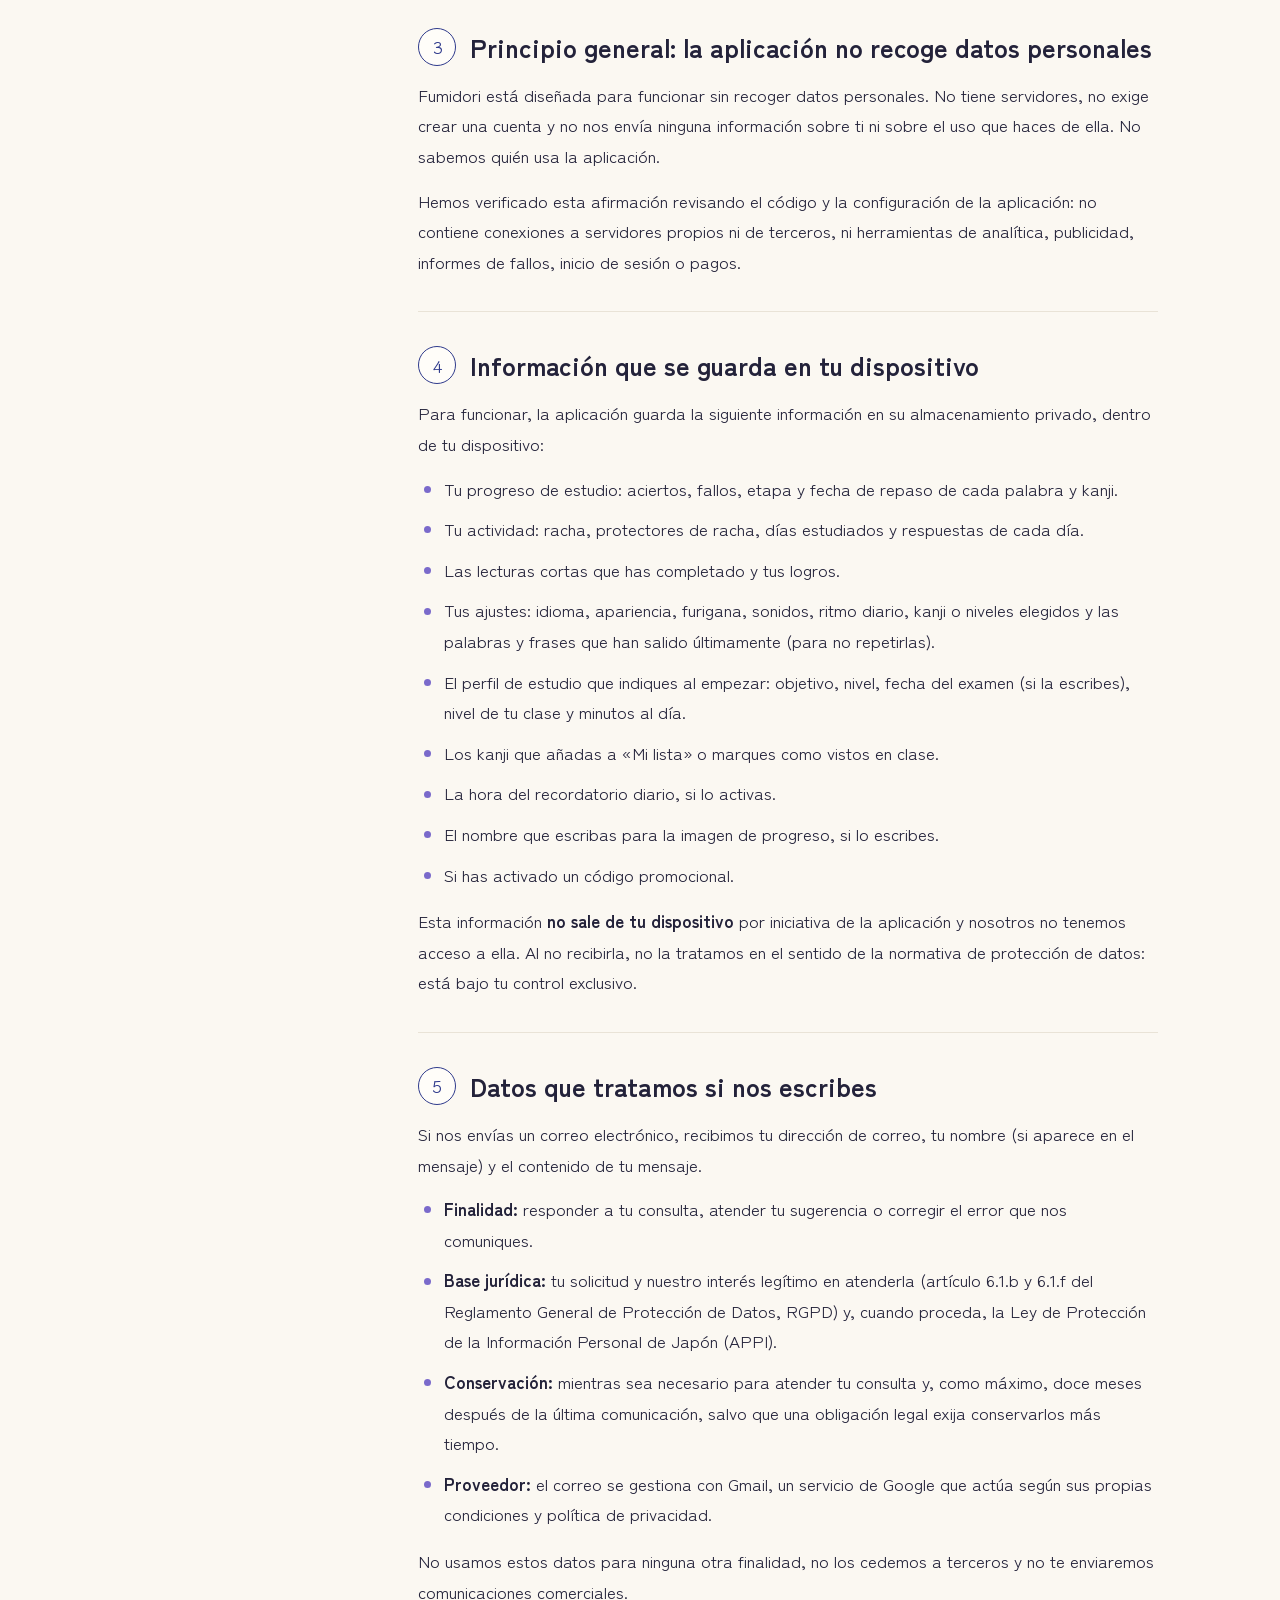
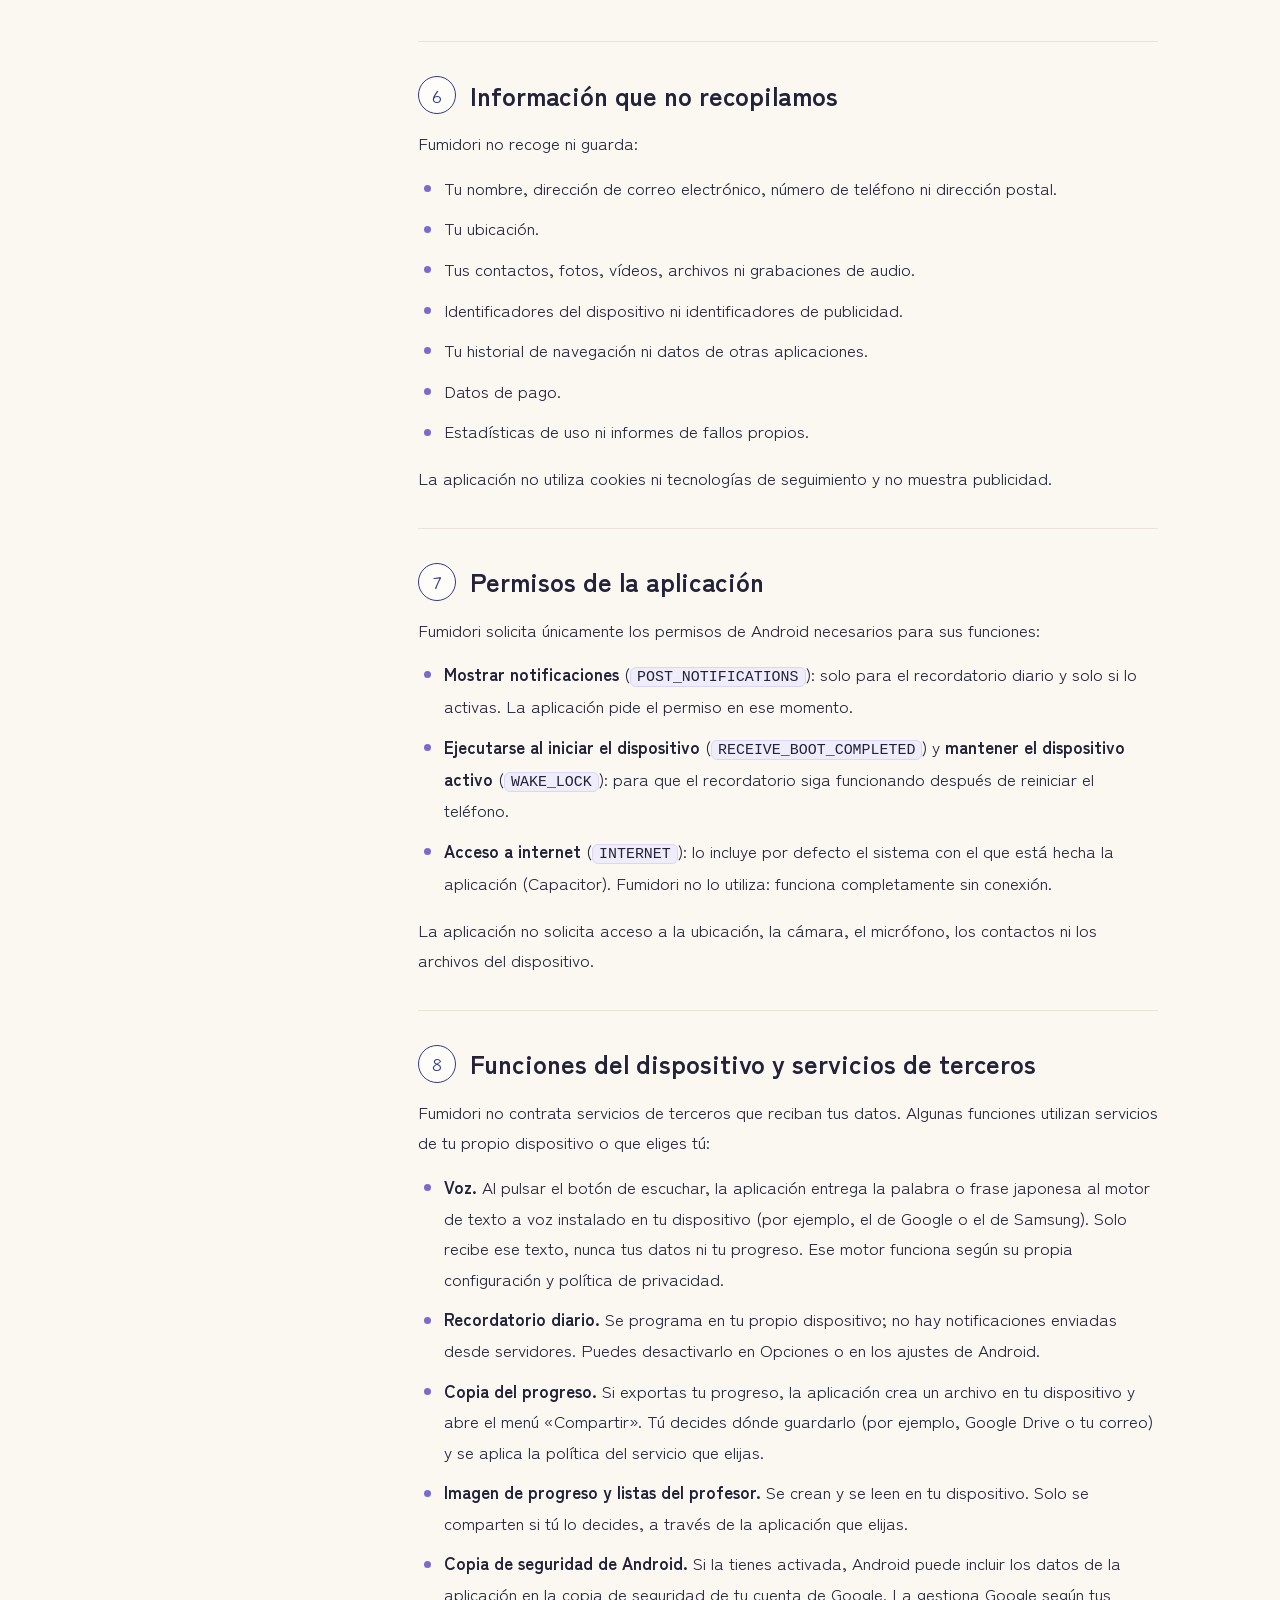
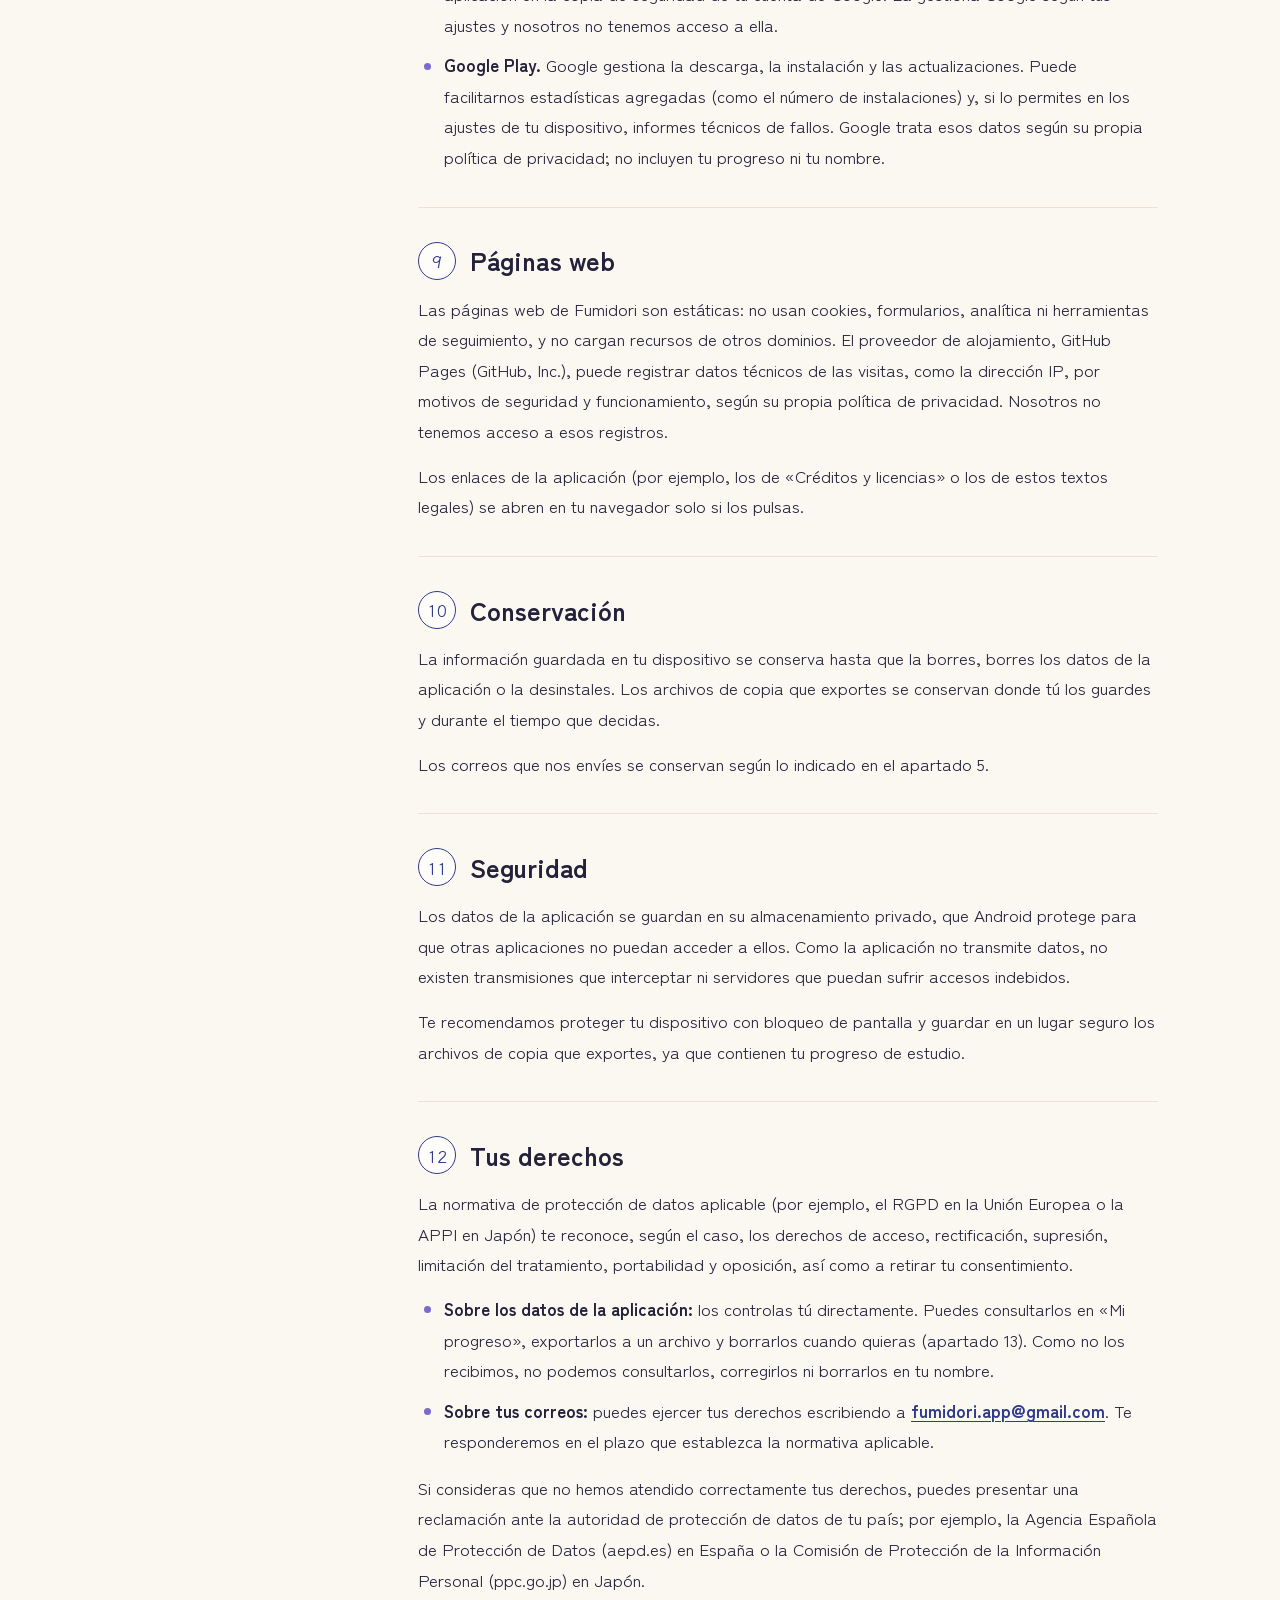
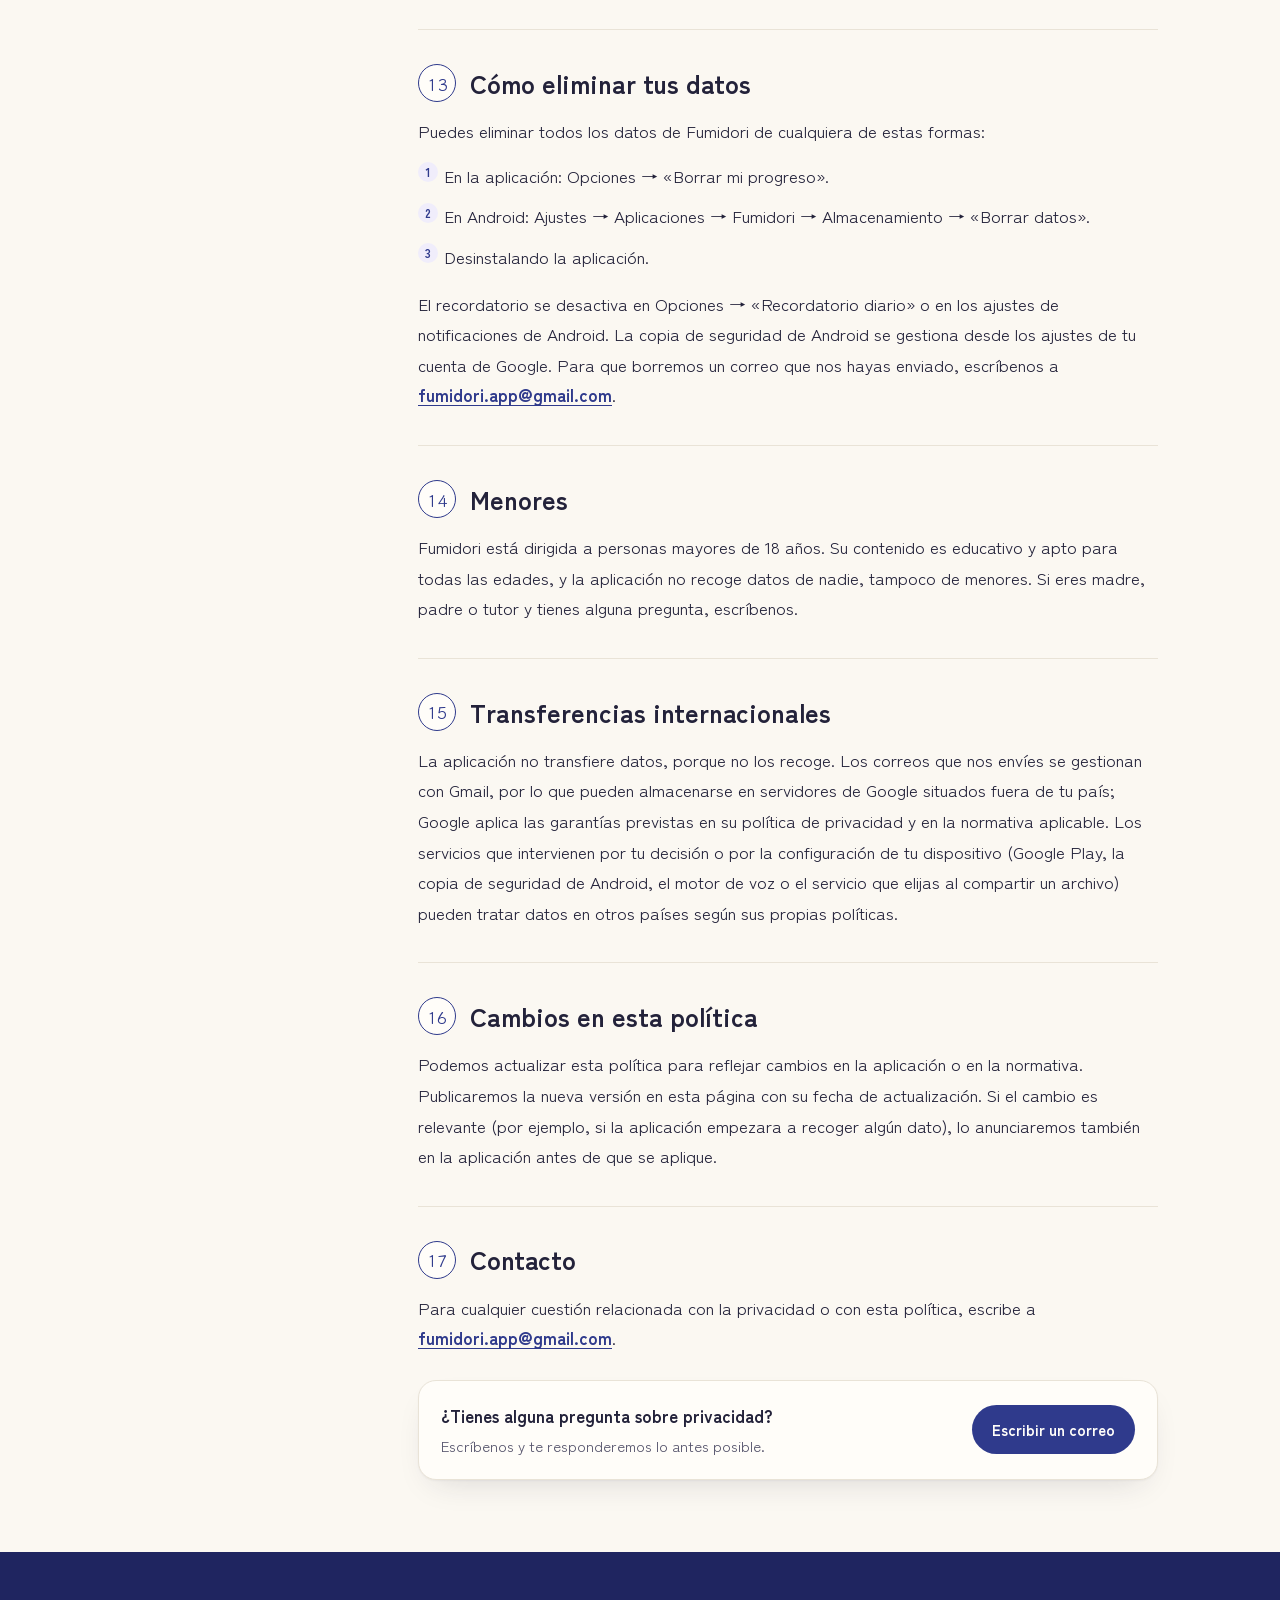
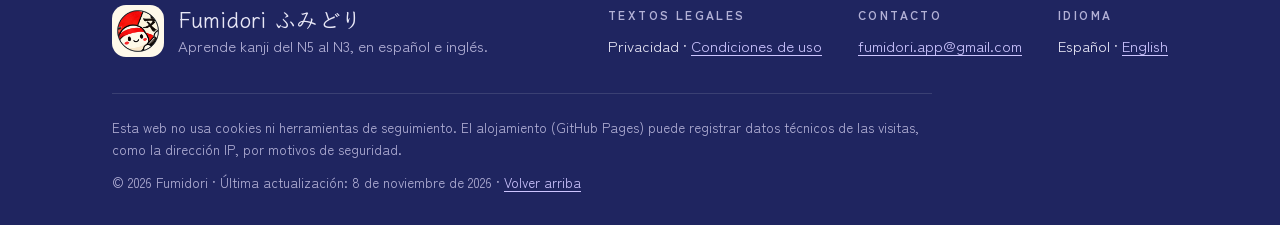
==== commit af033e5a: "Actualizar la web (2026-11-08)" ====
--- a/index.html
+++ b/index.html
@@ -4,12 +4,12 @@
 <meta charset="utf-8">
 <meta name="viewport" content="width=device-width, initial-scale=1">
 <title>Política de privacidad · Fumidori ふみどり</title>
-<meta name="description" content="Política de privacidad de Fumidori ふみどり, la app para aprender kanji del N5 al inicio del N3. Sin cuentas, sin servidores, sin anuncios y sin analítica.">
+<meta name="description" content="Política de privacidad de Fumidori ふみどり, la app para aprender kanji del N5 al N3. Sin cuentas, sin servidores, sin anuncios y sin analítica.">
 <meta name="theme-color" content="#fbf8f2" media="(prefers-color-scheme: light)">
 <meta name="theme-color" content="#15162a" media="(prefers-color-scheme: dark)">
 <meta property="og:type" content="website">
 <meta property="og:title" content="Política de privacidad · Fumidori ふみどり">
-<meta property="og:description" content="Política de privacidad de Fumidori ふみどり, la app para aprender kanji del N5 al inicio del N3. Sin cuentas, sin servidores, sin anuncios y sin analítica.">
+<meta property="og:description" content="Política de privacidad de Fumidori ふみどり, la app para aprender kanji del N5 al N3. Sin cuentas, sin servidores, sin anuncios y sin analítica.">
 <link rel="icon" type="image/png" sizes="32x32" href="assets/favicon-32.png">
 <link rel="apple-touch-icon" href="assets/icon-180.png">
 <link rel="alternate" hreflang="en" href="en/index.html">
@@ -142,7 +142,7 @@
 <footer class="site-footer">
   <div class="wrap">
     <div class="foot-top">
-      <div class="foot-brand"><img src="assets/icon-192.png" alt="" width="52" height="52"><div><b>Fumidori <span lang="ja">ふみどり</span></b><p>Aprende kanji del N5 al inicio del N3, en español e inglés.</p></div></div>
+      <div class="foot-brand"><img src="assets/icon-192.png" alt="" width="52" height="52"><div><b>Fumidori <span lang="ja">ふみどり</span></b><p>Aprende kanji del N5 al N3, en español e inglés.</p></div></div>
       <div class="foot-cols">
         <div><h3>Textos legales</h3><p><span aria-current="page">Privacidad</span> · <a href="condiciones.html">Condiciones de uso</a></p></div>
         <div><h3>Contacto</h3><p><a href="mailto:fumidori.app@gmail.com">fumidori.app@gmail.com</a></p></div>
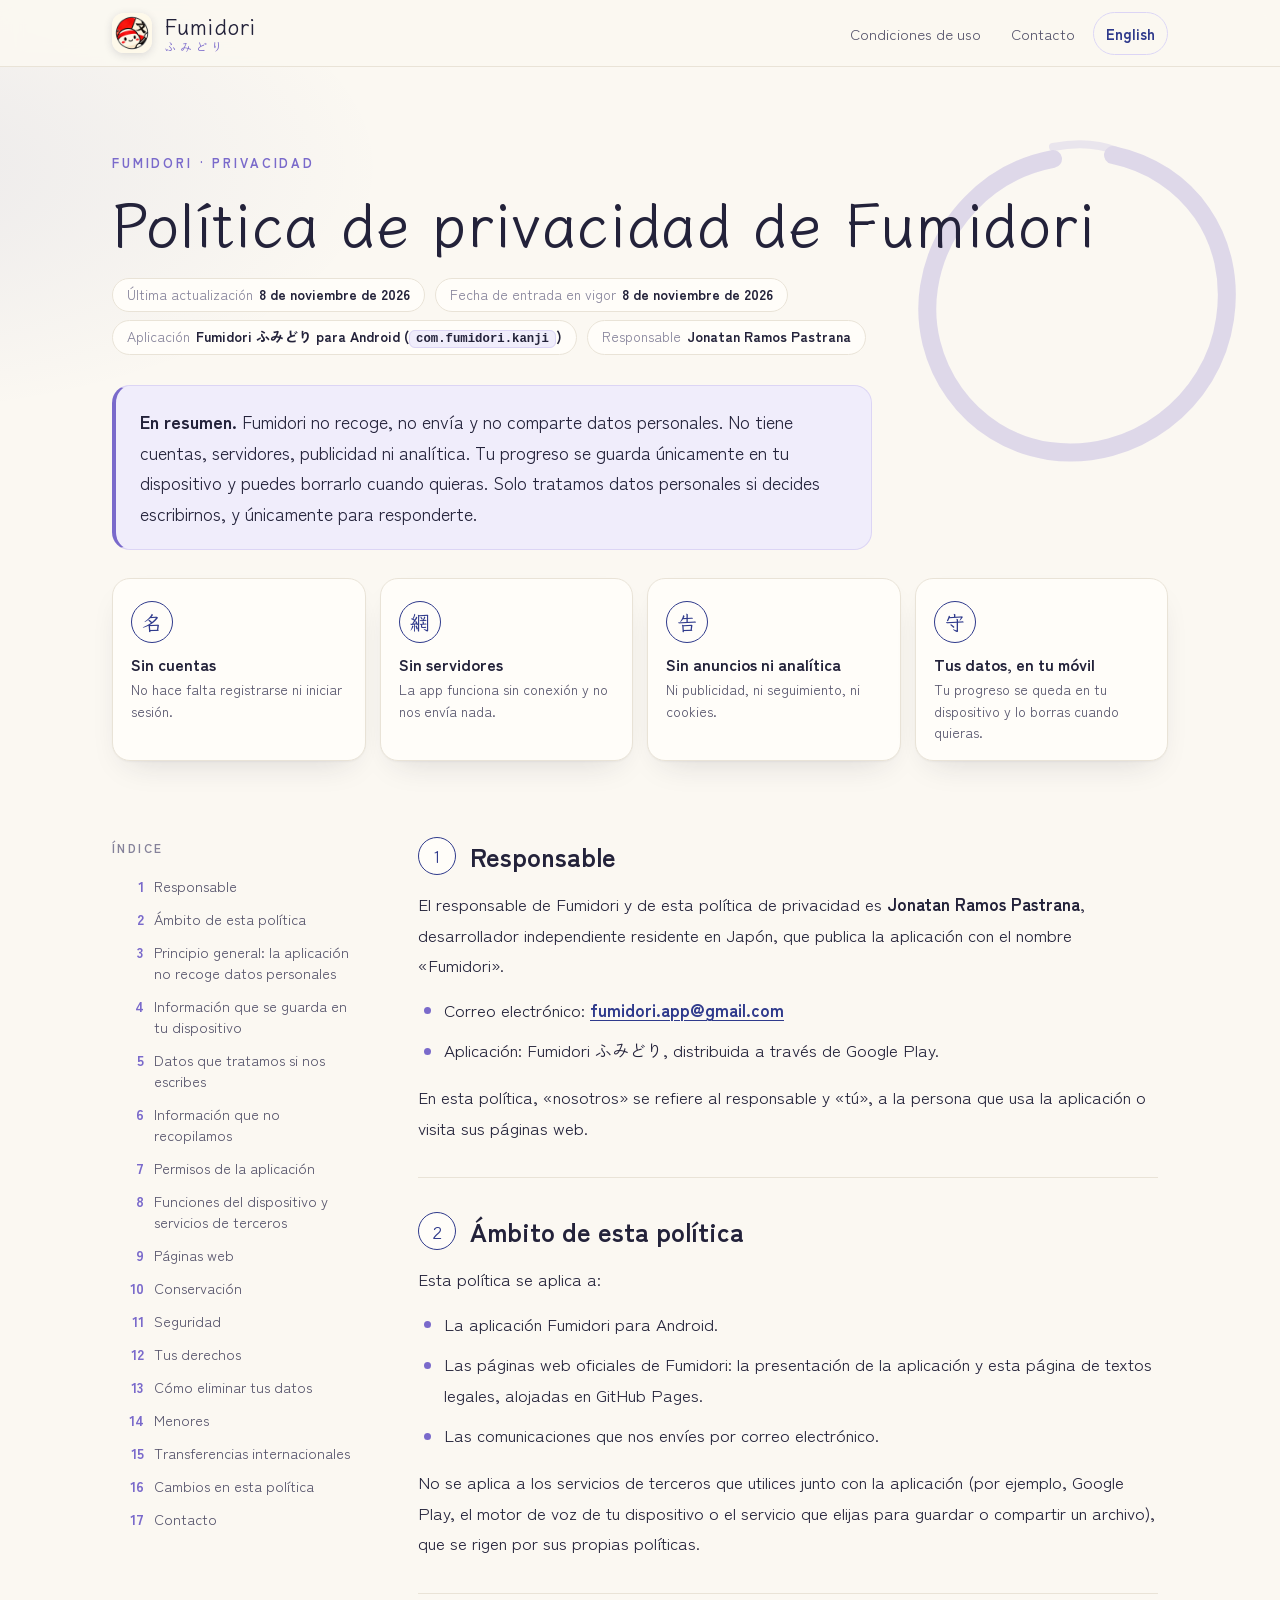
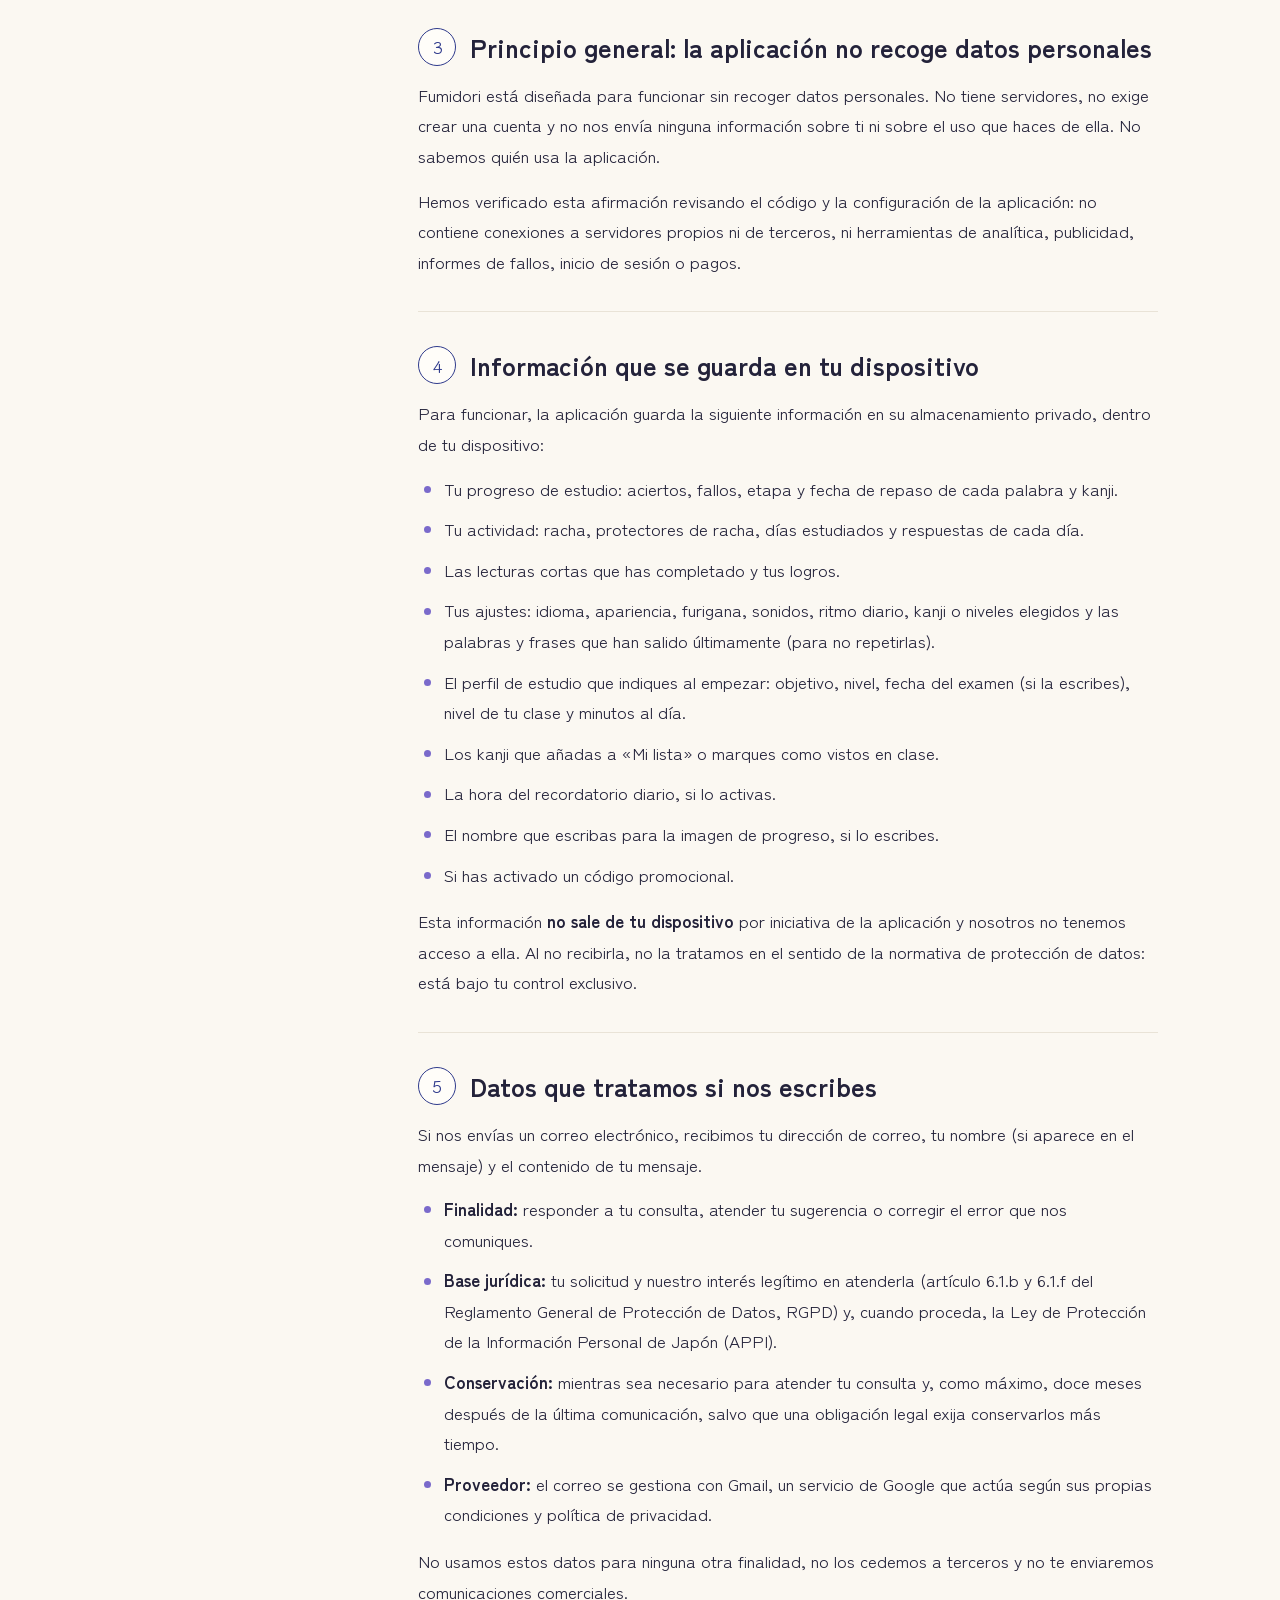
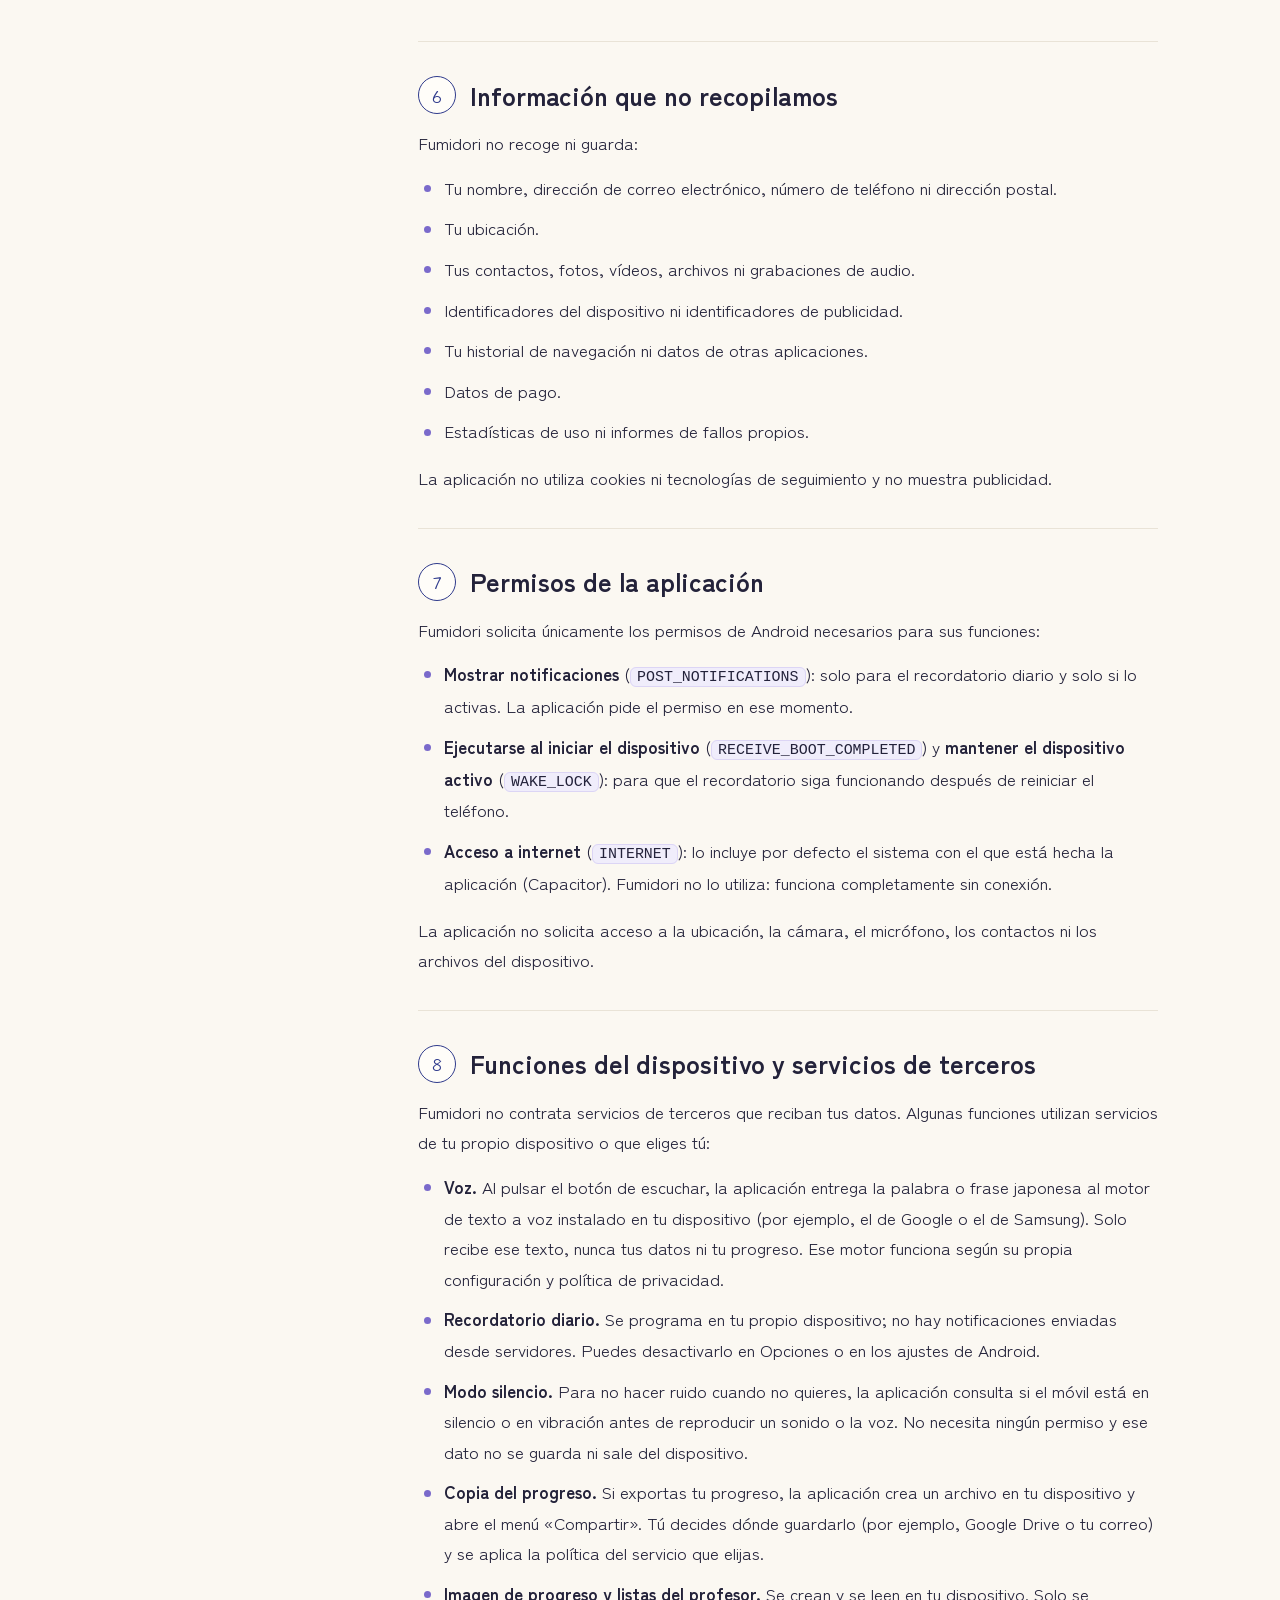
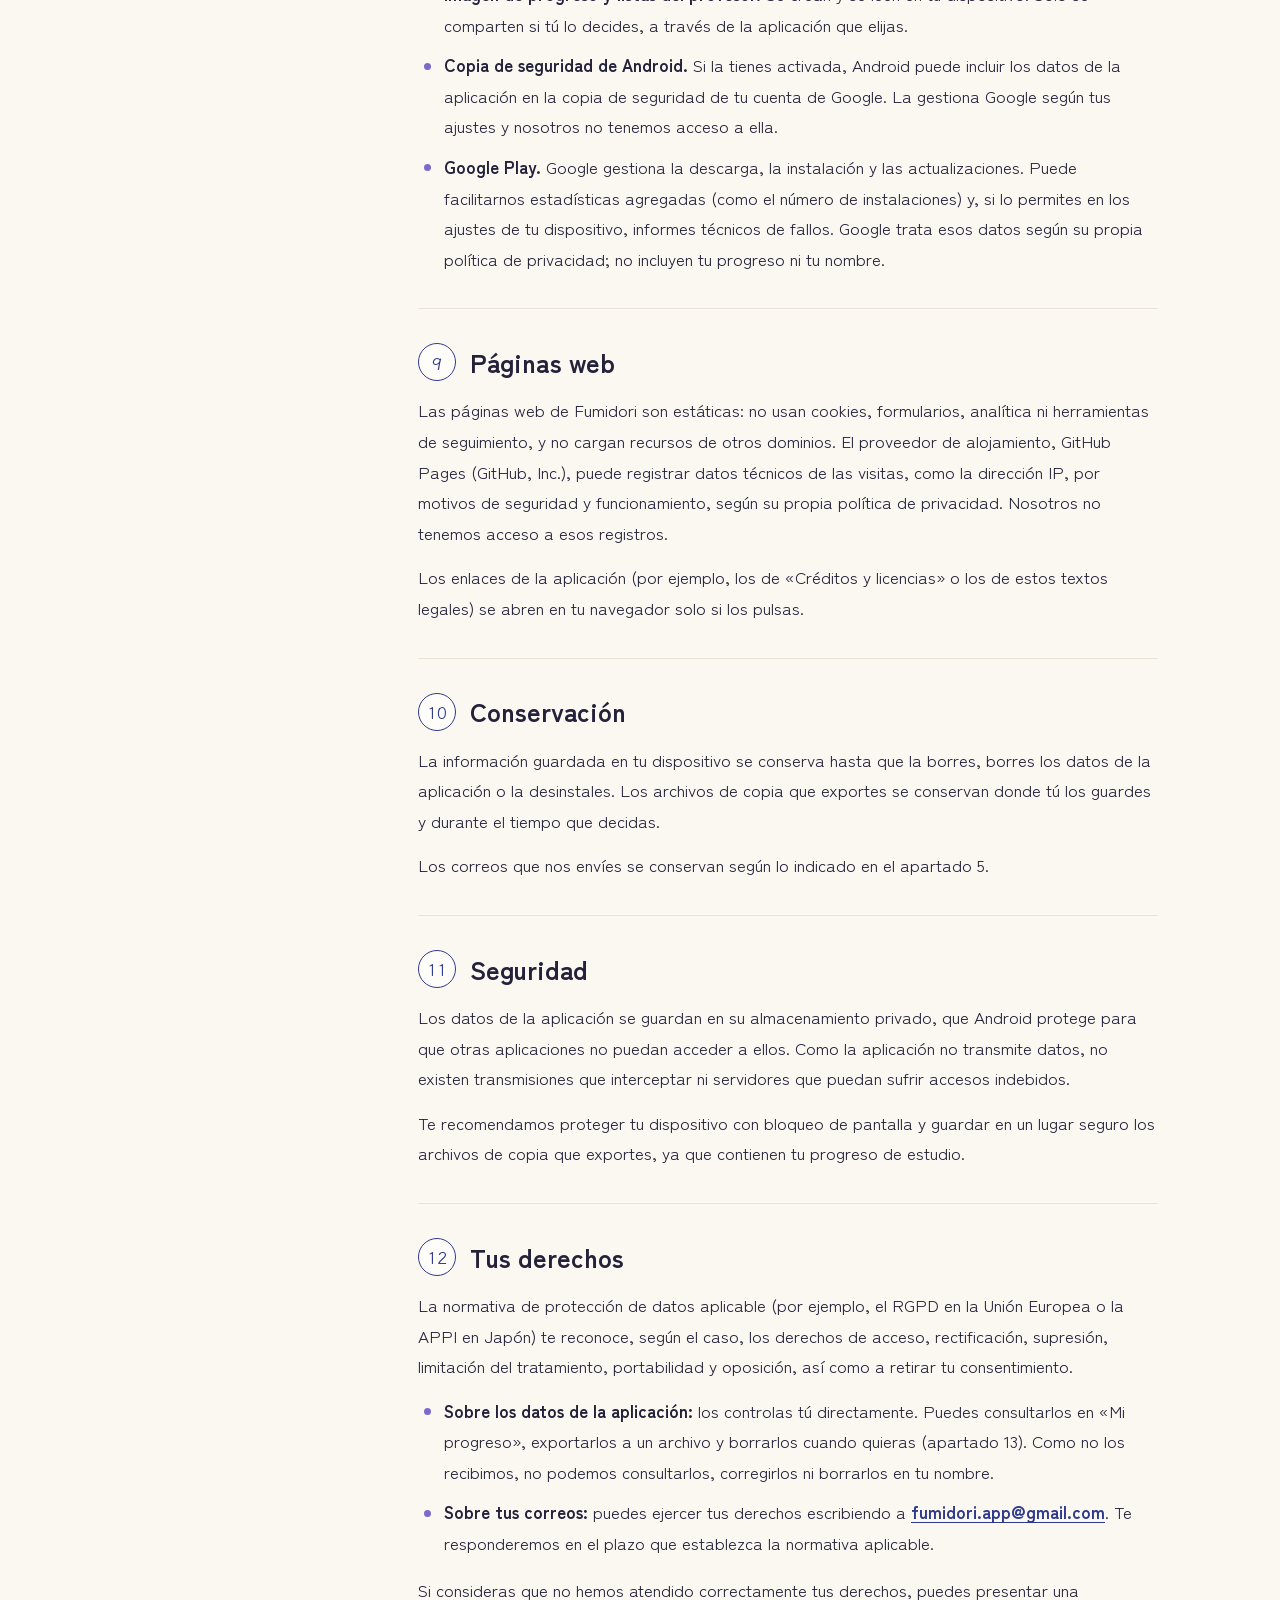
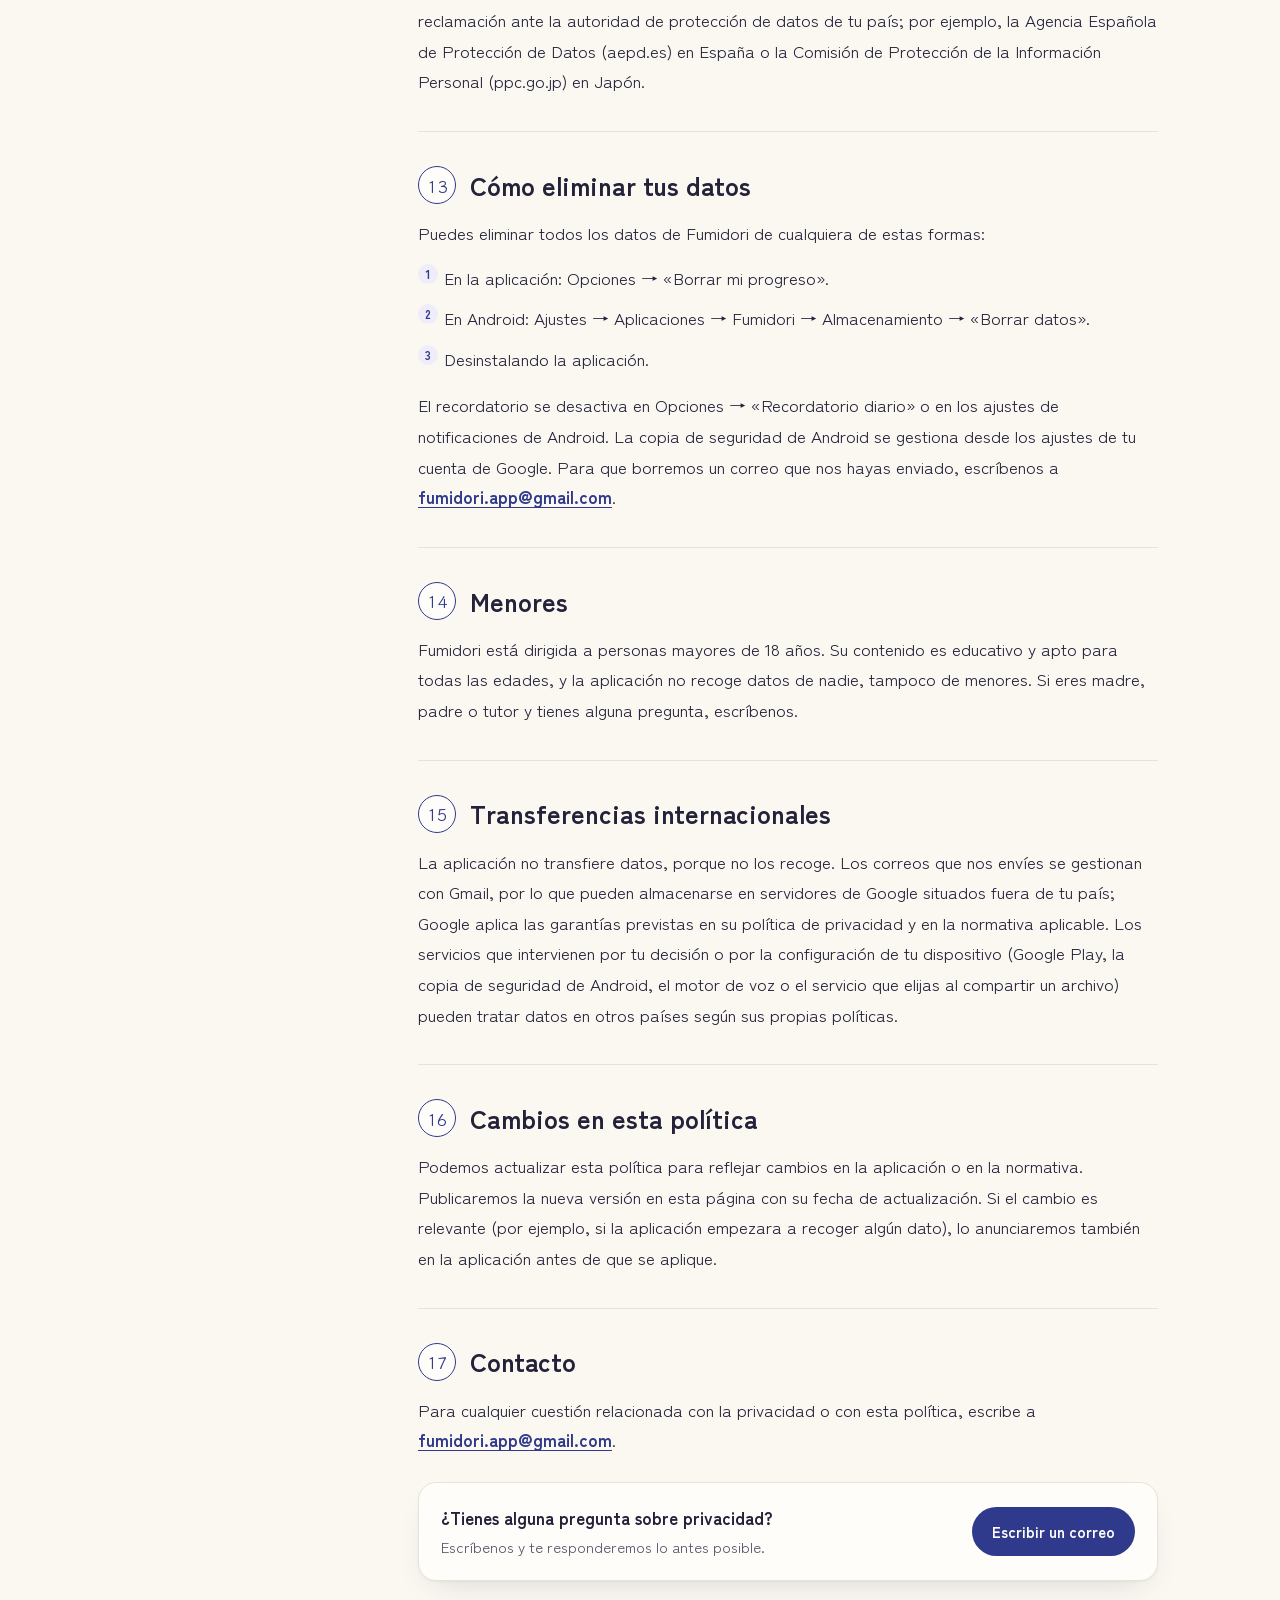
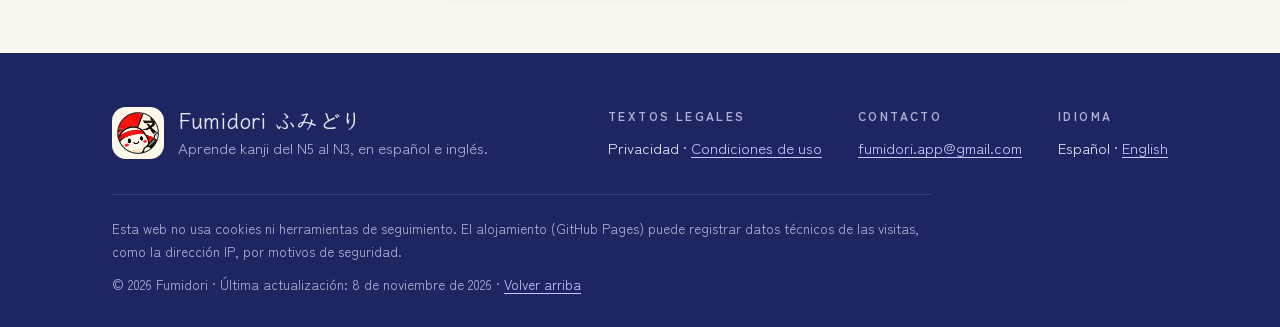
==== commit 1aa2684b: "Actualizar la web (2026-11-08)" ====
--- a/index.html
+++ b/index.html
@@ -90,7 +90,7 @@
       <section id="funciones-del-dispositivo-y-servicios-de-terceros" aria-labelledby="funciones-del-dispositivo-y-servicios-de-terceros-h">
         <h2 id="funciones-del-dispositivo-y-servicios-de-terceros-h"><span class="num" aria-hidden="true">8</span>Funciones del dispositivo y servicios de terceros</h2>
         <p>Fumidori no contrata servicios de terceros que reciban tus datos. Algunas funciones utilizan servicios de tu propio dispositivo o que eliges tú:</p>
-        <ul><li><strong>Voz.</strong> Al pulsar el botón de escuchar, la aplicación entrega la palabra o frase japonesa al motor de texto a voz instalado en tu dispositivo (por ejemplo, el de Google o el de Samsung). Solo recibe ese texto, nunca tus datos ni tu progreso. Ese motor funciona según su propia configuración y política de privacidad.</li><li><strong>Recordatorio diario.</strong> Se programa en tu propio dispositivo; no hay notificaciones enviadas desde servidores. Puedes desactivarlo en Opciones o en los ajustes de Android.</li><li><strong>Copia del progreso.</strong> Si exportas tu progreso, la aplicación crea un archivo en tu dispositivo y abre el menú «Compartir». Tú decides dónde guardarlo (por ejemplo, Google Drive o tu correo) y se aplica la política del servicio que elijas.</li><li><strong>Imagen de progreso y listas del profesor.</strong> Se crean y se leen en tu dispositivo. Solo se comparten si tú lo decides, a través de la aplicación que elijas.</li><li><strong>Copia de seguridad de Android.</strong> Si la tienes activada, Android puede incluir los datos de la aplicación en la copia de seguridad de tu cuenta de Google. La gestiona Google según tus ajustes y nosotros no tenemos acceso a ella.</li><li><strong>Google Play.</strong> Google gestiona la descarga, la instalación y las actualizaciones. Puede facilitarnos estadísticas agregadas (como el número de instalaciones) y, si lo permites en los ajustes de tu dispositivo, informes técnicos de fallos. Google trata esos datos según su propia política de privacidad; no incluyen tu progreso ni tu nombre.</li></ul>
+        <ul><li><strong>Voz.</strong> Al pulsar el botón de escuchar, la aplicación entrega la palabra o frase japonesa al motor de texto a voz instalado en tu dispositivo (por ejemplo, el de Google o el de Samsung). Solo recibe ese texto, nunca tus datos ni tu progreso. Ese motor funciona según su propia configuración y política de privacidad.</li><li><strong>Recordatorio diario.</strong> Se programa en tu propio dispositivo; no hay notificaciones enviadas desde servidores. Puedes desactivarlo en Opciones o en los ajustes de Android.</li><li><strong>Modo silencio.</strong> Para no hacer ruido cuando no quieres, la aplicación consulta si el móvil está en silencio o en vibración antes de reproducir un sonido o la voz. No necesita ningún permiso y ese dato no se guarda ni sale del dispositivo.</li><li><strong>Copia del progreso.</strong> Si exportas tu progreso, la aplicación crea un archivo en tu dispositivo y abre el menú «Compartir». Tú decides dónde guardarlo (por ejemplo, Google Drive o tu correo) y se aplica la política del servicio que elijas.</li><li><strong>Imagen de progreso y listas del profesor.</strong> Se crean y se leen en tu dispositivo. Solo se comparten si tú lo decides, a través de la aplicación que elijas.</li><li><strong>Copia de seguridad de Android.</strong> Si la tienes activada, Android puede incluir los datos de la aplicación en la copia de seguridad de tu cuenta de Google. La gestiona Google según tus ajustes y nosotros no tenemos acceso a ella.</li><li><strong>Google Play.</strong> Google gestiona la descarga, la instalación y las actualizaciones. Puede facilitarnos estadísticas agregadas (como el número de instalaciones) y, si lo permites en los ajustes de tu dispositivo, informes técnicos de fallos. Google trata esos datos según su propia política de privacidad; no incluyen tu progreso ni tu nombre.</li></ul>
       </section>
       <section id="paginas-web" aria-labelledby="paginas-web-h">
         <h2 id="paginas-web-h"><span class="num" aria-hidden="true">9</span>Páginas web</h2>
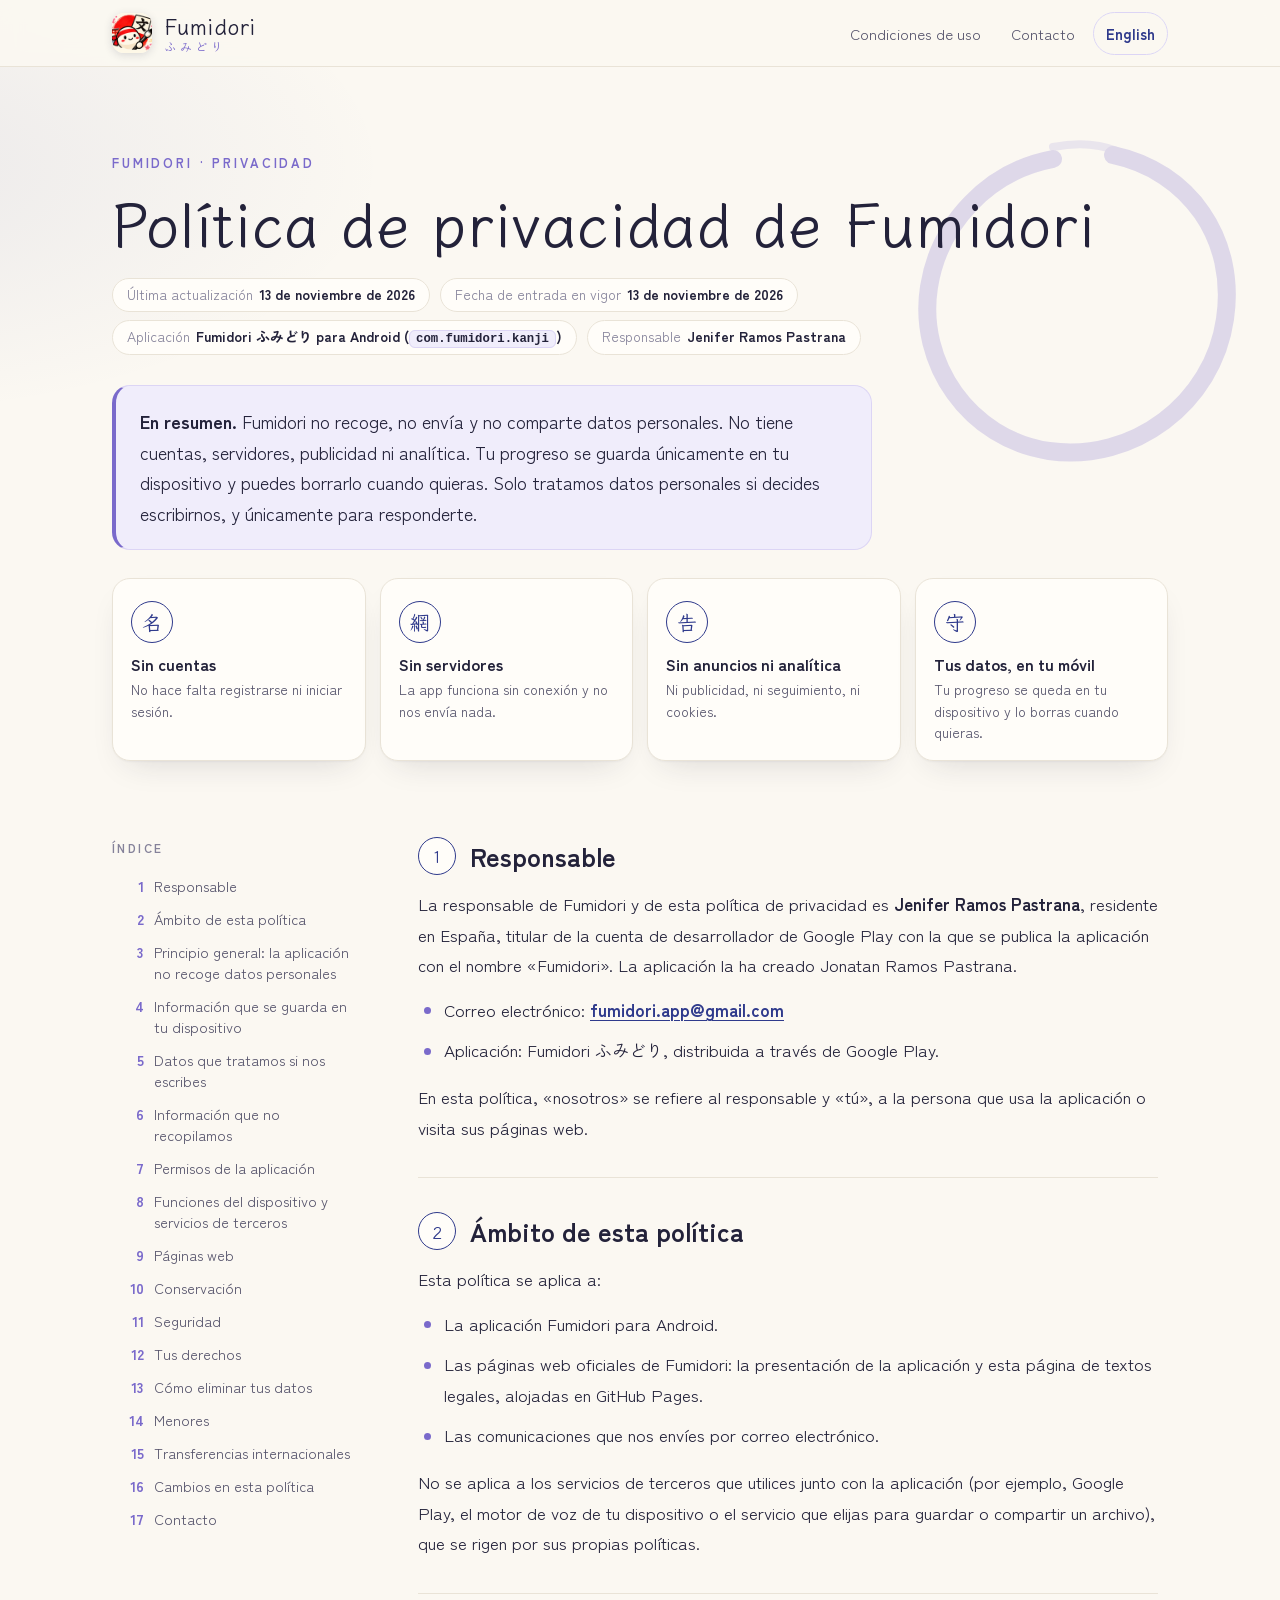
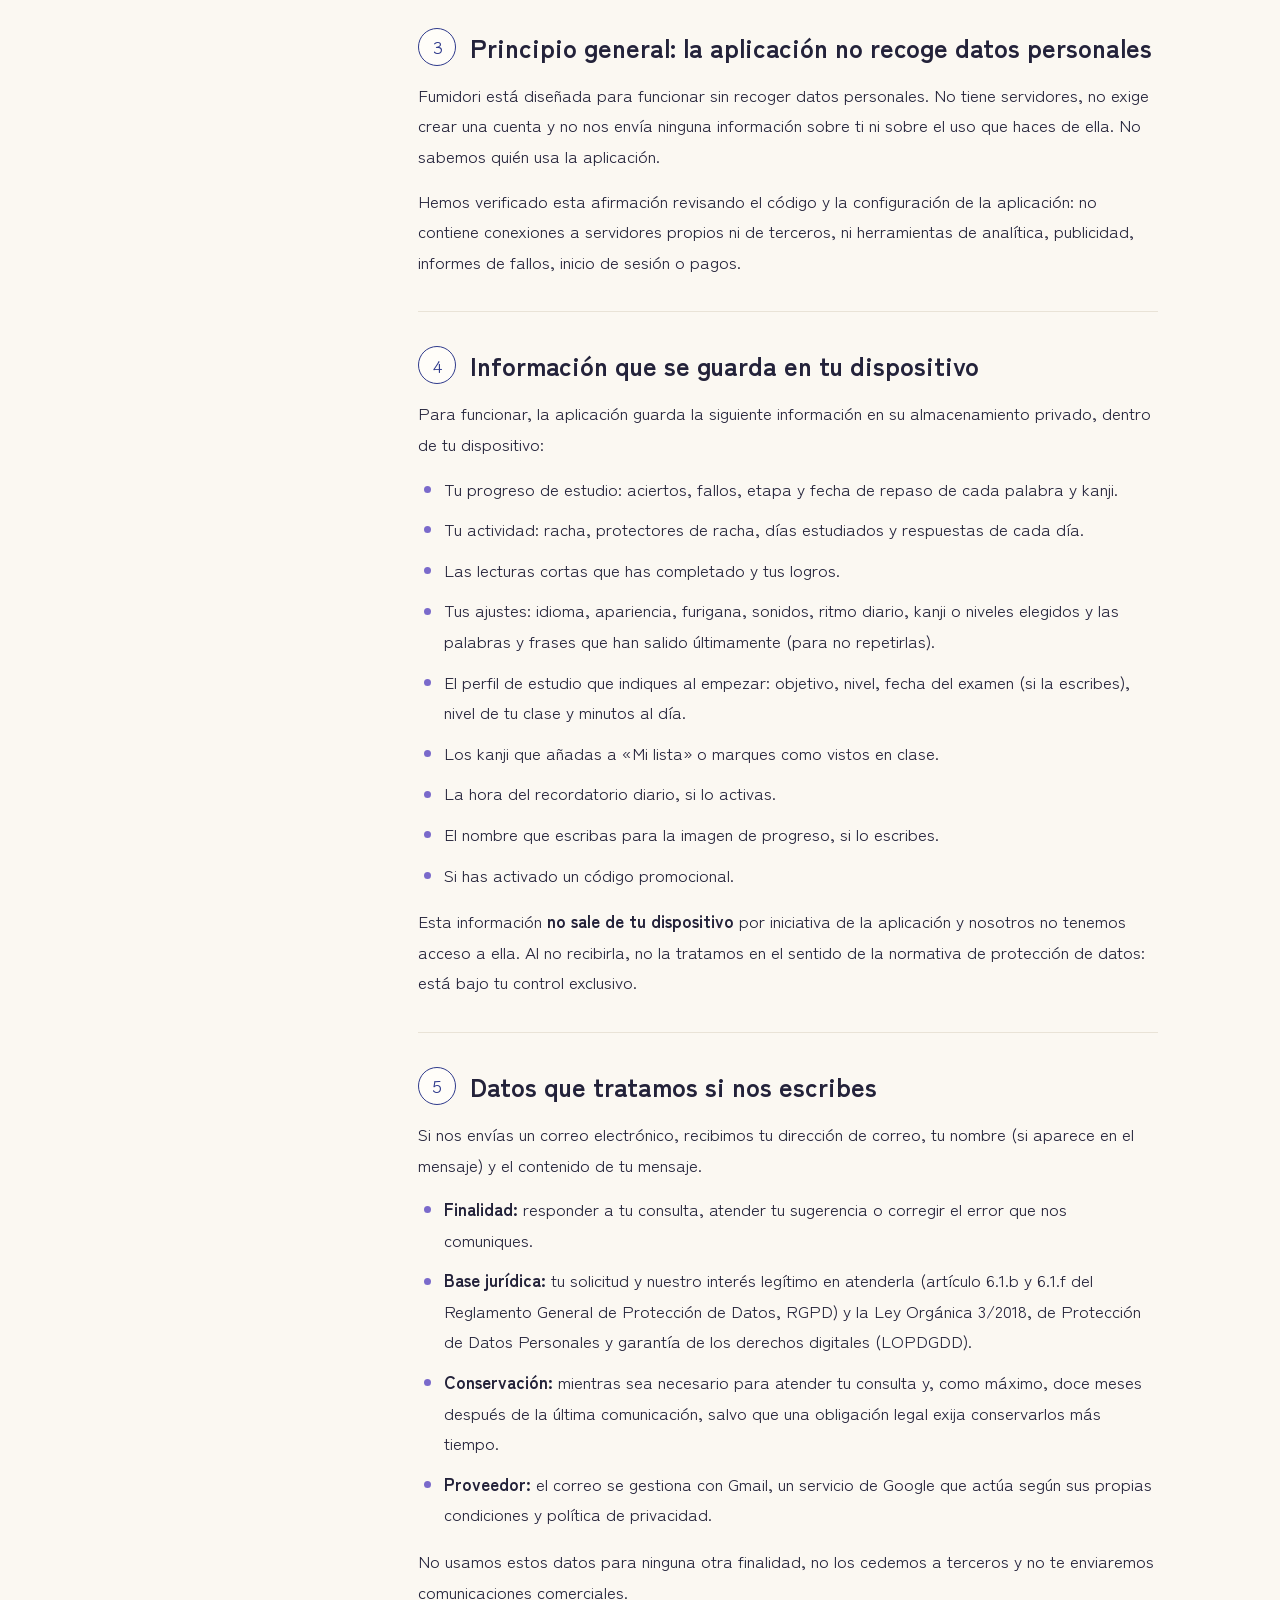
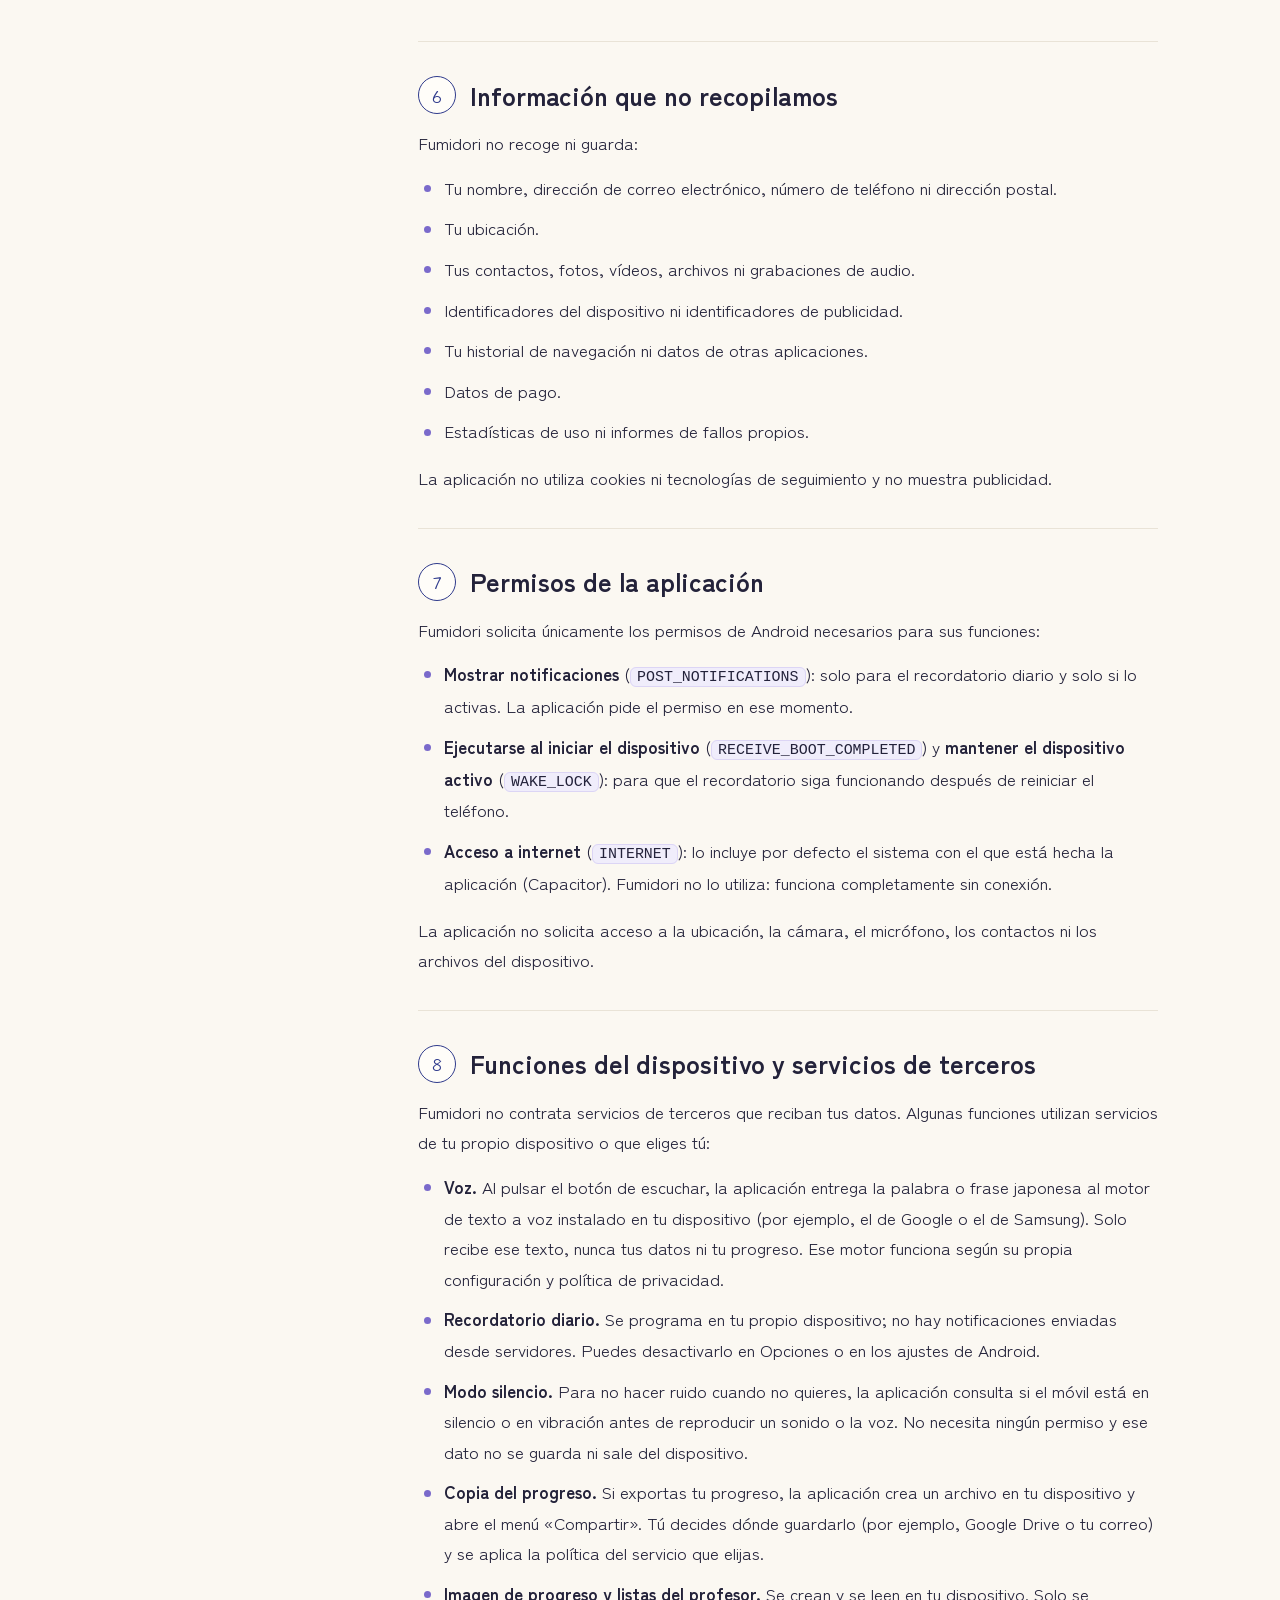
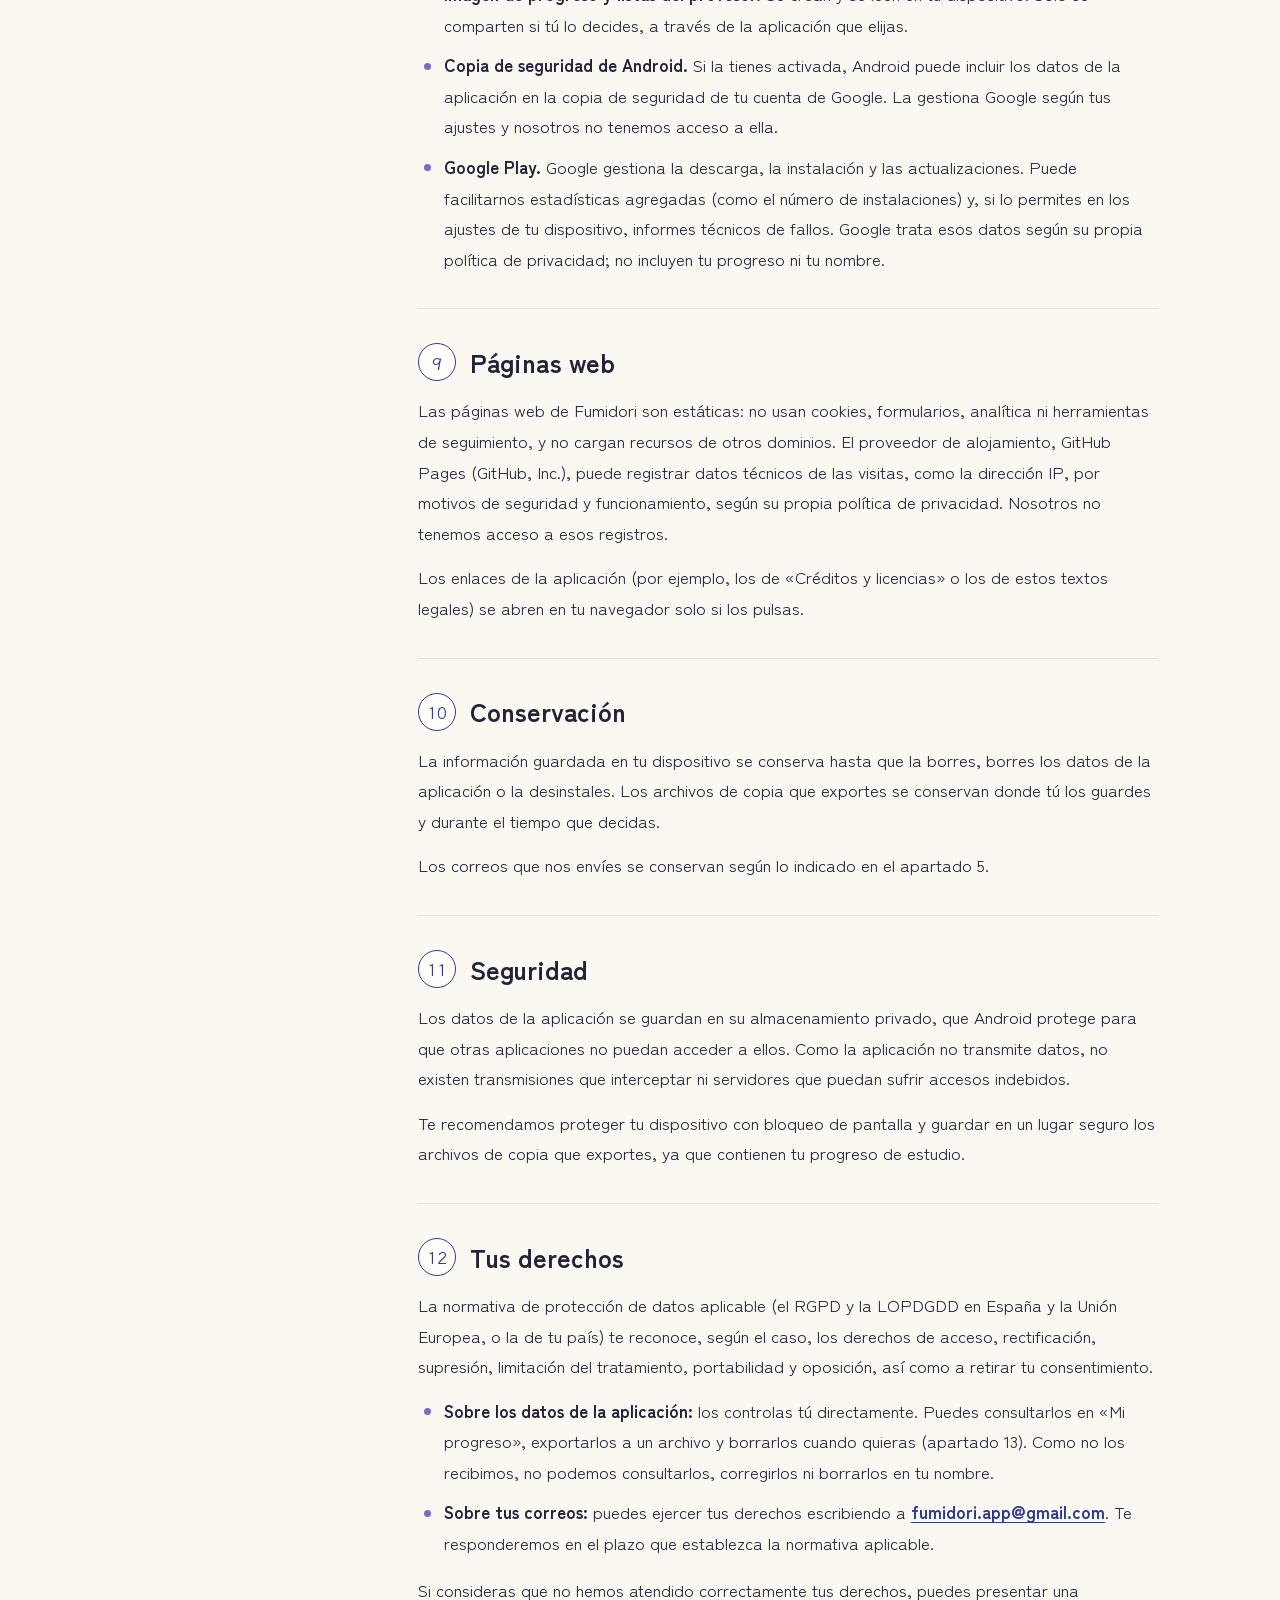
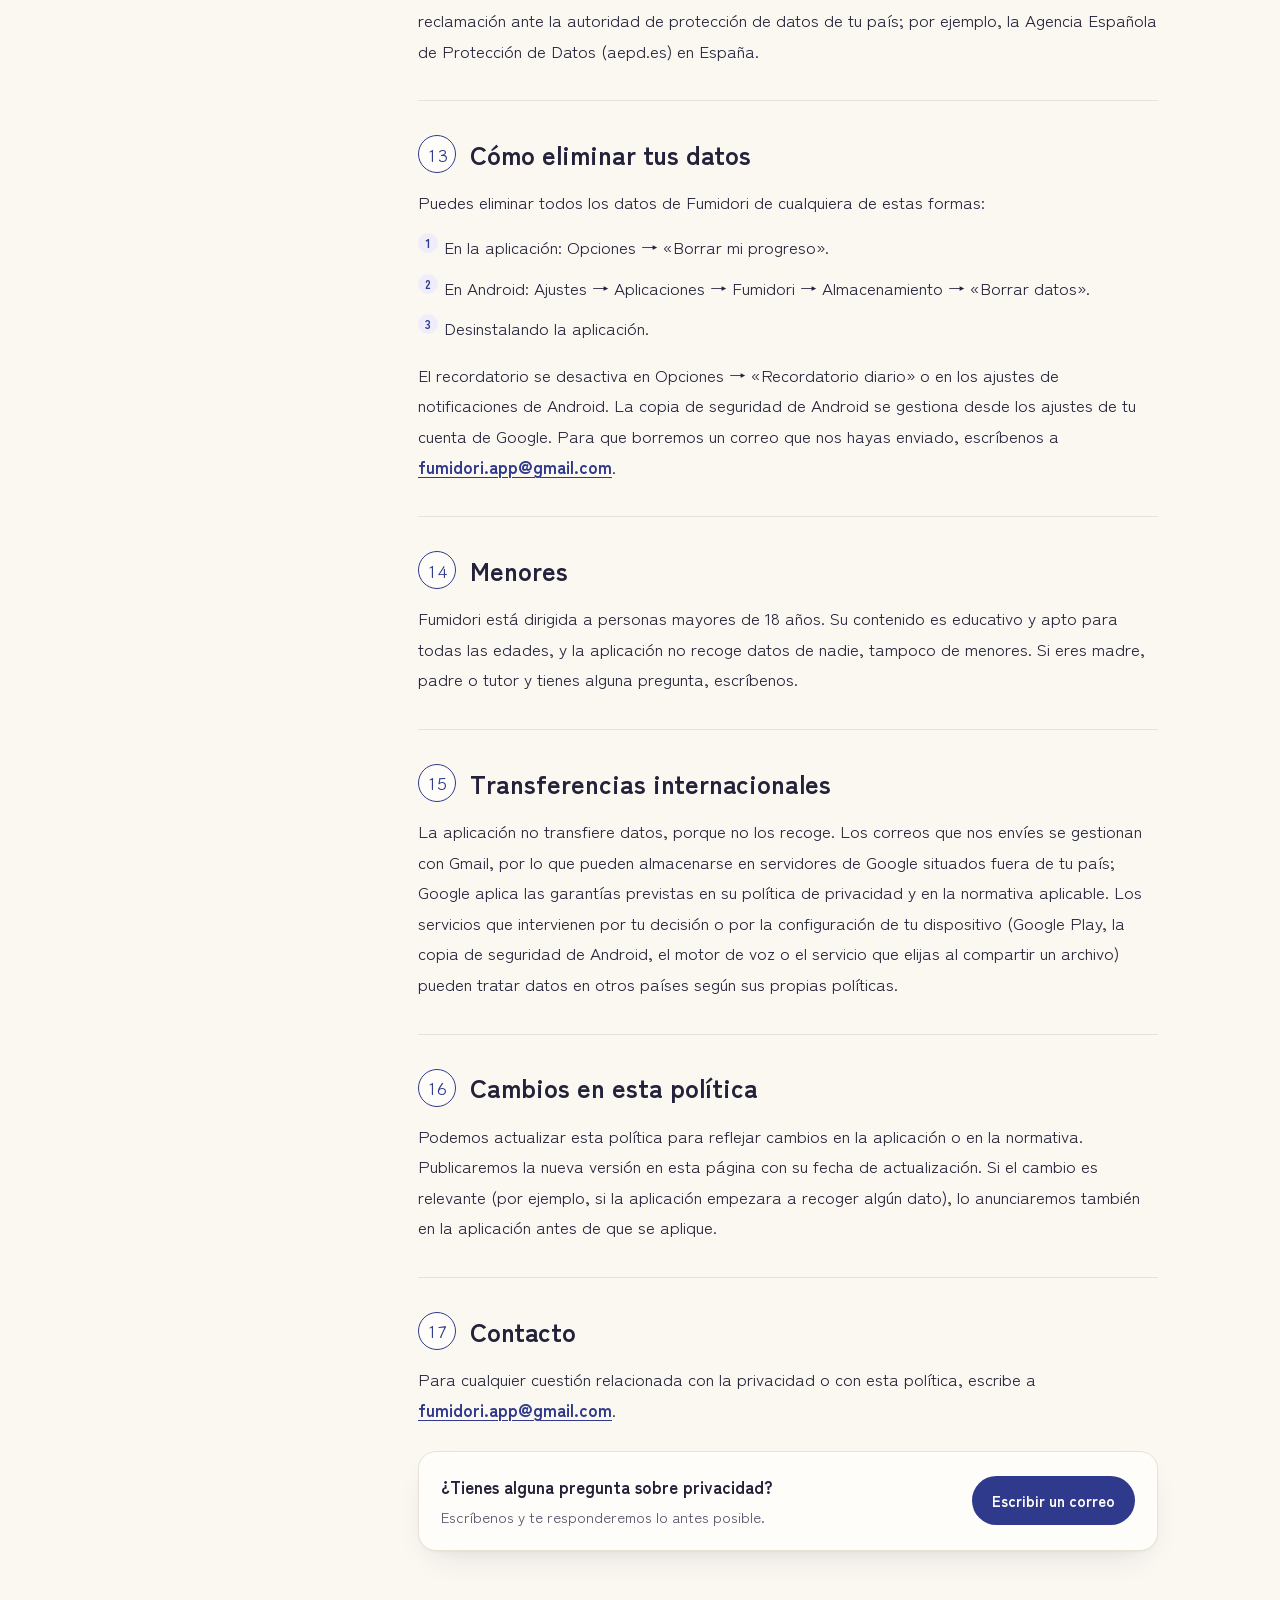
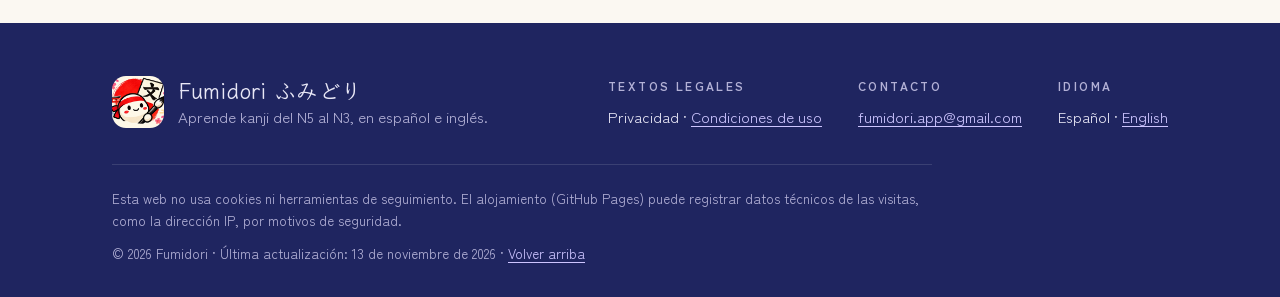
==== commit 5d67dd87: "Actualizar la web (2026-11-13)" ====
--- a/index.html
+++ b/index.html
@@ -34,7 +34,7 @@
       <svg class="enso" viewBox="0 0 200 200" aria-hidden="true" focusable="false"><path d="M118 22c38 8 62 42 56 82-6 42-46 72-88 66-40-6-66-44-60-82 5-32 30-58 62-64" fill="none" stroke="currentColor" stroke-width="9" stroke-linecap="round"/><path d="M88 18c10-2 22-2 32 2" fill="none" stroke="currentColor" stroke-width="4" stroke-linecap="round" opacity=".6"/></svg>
       <p class="eyebrow">Fumidori · Privacidad</p>
       <h1>Política de privacidad de Fumidori</h1>
-      <dl class="meta"><div><dt>Última actualización</dt><dd>8 de noviembre de 2026</dd></div><div><dt>Fecha de entrada en vigor</dt><dd>8 de noviembre de 2026</dd></div><div><dt>Aplicación</dt><dd>Fumidori ふみどり para Android (<code>com.fumidori.kanji</code>)</dd></div><div><dt>Responsable</dt><dd>Jonatan Ramos Pastrana</dd></div></dl>
+      <dl class="meta"><div><dt>Última actualización</dt><dd>13 de noviembre de 2026</dd></div><div><dt>Fecha de entrada en vigor</dt><dd>13 de noviembre de 2026</dd></div><div><dt>Aplicación</dt><dd>Fumidori ふみどり para Android (<code>com.fumidori.kanji</code>)</dd></div><div><dt>Responsable</dt><dd>Jenifer Ramos Pastrana</dd></div></dl>
       <div class="summary"><p><strong>En resumen.</strong> Fumidori no recoge, no envía y no comparte datos personales. No tiene cuentas, servidores, publicidad ni analítica. Tu progreso se guarda únicamente en tu dispositivo y puedes borrarlo cuando quieras. Solo tratamos datos personales si decides escribirnos, y únicamente para responderte.</p></div>
       <ul class="highlights"><li><span class="k" lang="ja" aria-hidden="true">名</span><b>Sin cuentas</b><span>No hace falta registrarse ni iniciar sesión.</span></li><li><span class="k" lang="ja" aria-hidden="true">網</span><b>Sin servidores</b><span>La app funciona sin conexión y no nos envía nada.</span></li><li><span class="k" lang="ja" aria-hidden="true">告</span><b>Sin anuncios ni analítica</b><span>Ni publicidad, ni seguimiento, ni cookies.</span></li><li><span class="k" lang="ja" aria-hidden="true">守</span><b>Tus datos, en tu móvil</b><span>Tu progreso se queda en tu dispositivo y lo borras cuando quieras.</span></li></ul>
     </div>
@@ -48,7 +48,7 @@
       <details class="toc toc-mobile"><summary>Índice</summary><ol><li><a href="#responsable">Responsable</a></li><li><a href="#ambito-de-esta-politica">Ámbito de esta política</a></li><li><a href="#principio-general-la-aplicacion-no-recoge-datos-personales">Principio general: la aplicación no recoge datos personales</a></li><li><a href="#informacion-que-se-guarda-en-tu-dispositivo">Información que se guarda en tu dispositivo</a></li><li><a href="#datos-que-tratamos-si-nos-escribes">Datos que tratamos si nos escribes</a></li><li><a href="#informacion-que-no-recopilamos">Información que no recopilamos</a></li><li><a href="#permisos-de-la-aplicacion">Permisos de la aplicación</a></li><li><a href="#funciones-del-dispositivo-y-servicios-de-terceros">Funciones del dispositivo y servicios de terceros</a></li><li><a href="#paginas-web">Páginas web</a></li><li><a href="#conservacion">Conservación</a></li><li><a href="#seguridad">Seguridad</a></li><li><a href="#tus-derechos">Tus derechos</a></li><li><a href="#como-eliminar-tus-datos">Cómo eliminar tus datos</a></li><li><a href="#menores">Menores</a></li><li><a href="#transferencias-internacionales">Transferencias internacionales</a></li><li><a href="#cambios-en-esta-politica">Cambios en esta política</a></li><li><a href="#contacto">Contacto</a></li></ol></details>
       <section id="responsable" aria-labelledby="responsable-h">
         <h2 id="responsable-h"><span class="num" aria-hidden="true">1</span>Responsable</h2>
-        <p>El responsable de Fumidori y de esta política de privacidad es <strong>Jonatan Ramos Pastrana</strong>, desarrollador independiente residente en Japón, que publica la aplicación con el nombre «Fumidori».</p>
+        <p>La responsable de Fumidori y de esta política de privacidad es <strong>Jenifer Ramos Pastrana</strong>, residente en España, titular de la cuenta de desarrollador de Google Play con la que se publica la aplicación con el nombre «Fumidori». La aplicación la ha creado Jonatan Ramos Pastrana.</p>
         <ul><li>Correo electrónico: <strong><a href="mailto:fumidori.app@gmail.com">fumidori.app@gmail.com</a></strong></li><li>Aplicación: Fumidori ふみどり, distribuida a través de Google Play.</li></ul>
         <p>En esta política, «nosotros» se refiere al responsable y «tú», a la persona que usa la aplicación o visita sus páginas web.</p>
       </section>
@@ -72,7 +72,7 @@
       <section id="datos-que-tratamos-si-nos-escribes" aria-labelledby="datos-que-tratamos-si-nos-escribes-h">
         <h2 id="datos-que-tratamos-si-nos-escribes-h"><span class="num" aria-hidden="true">5</span>Datos que tratamos si nos escribes</h2>
         <p>Si nos envías un correo electrónico, recibimos tu dirección de correo, tu nombre (si aparece en el mensaje) y el contenido de tu mensaje.</p>
-        <ul><li><strong>Finalidad:</strong> responder a tu consulta, atender tu sugerencia o corregir el error que nos comuniques.</li><li><strong>Base jurídica:</strong> tu solicitud y nuestro interés legítimo en atenderla (artículo 6.1.b y 6.1.f del Reglamento General de Protección de Datos, RGPD) y, cuando proceda, la Ley de Protección de la Información Personal de Japón (APPI).</li><li><strong>Conservación:</strong> mientras sea necesario para atender tu consulta y, como máximo, doce meses después de la última comunicación, salvo que una obligación legal exija conservarlos más tiempo.</li><li><strong>Proveedor:</strong> el correo se gestiona con Gmail, un servicio de Google que actúa según sus propias condiciones y política de privacidad.</li></ul>
+        <ul><li><strong>Finalidad:</strong> responder a tu consulta, atender tu sugerencia o corregir el error que nos comuniques.</li><li><strong>Base jurídica:</strong> tu solicitud y nuestro interés legítimo en atenderla (artículo 6.1.b y 6.1.f del Reglamento General de Protección de Datos, RGPD) y la Ley Orgánica 3/2018, de Protección de Datos Personales y garantía de los derechos digitales (LOPDGDD).</li><li><strong>Conservación:</strong> mientras sea necesario para atender tu consulta y, como máximo, doce meses después de la última comunicación, salvo que una obligación legal exija conservarlos más tiempo.</li><li><strong>Proveedor:</strong> el correo se gestiona con Gmail, un servicio de Google que actúa según sus propias condiciones y política de privacidad.</li></ul>
         <p>No usamos estos datos para ninguna otra finalidad, no los cedemos a terceros y no te enviaremos comunicaciones comerciales.</p>
       </section>
       <section id="informacion-que-no-recopilamos" aria-labelledby="informacion-que-no-recopilamos-h">
@@ -109,9 +109,9 @@
       </section>
       <section id="tus-derechos" aria-labelledby="tus-derechos-h">
         <h2 id="tus-derechos-h"><span class="num" aria-hidden="true">12</span>Tus derechos</h2>
-        <p>La normativa de protección de datos aplicable (por ejemplo, el RGPD en la Unión Europea o la APPI en Japón) te reconoce, según el caso, los derechos de acceso, rectificación, supresión, limitación del tratamiento, portabilidad y oposición, así como a retirar tu consentimiento.</p>
+        <p>La normativa de protección de datos aplicable (el RGPD y la LOPDGDD en España y la Unión Europea, o la de tu país) te reconoce, según el caso, los derechos de acceso, rectificación, supresión, limitación del tratamiento, portabilidad y oposición, así como a retirar tu consentimiento.</p>
         <ul><li><strong>Sobre los datos de la aplicación:</strong> los controlas tú directamente. Puedes consultarlos en «Mi progreso», exportarlos a un archivo y borrarlos cuando quieras (apartado 13). Como no los recibimos, no podemos consultarlos, corregirlos ni borrarlos en tu nombre.</li><li><strong>Sobre tus correos:</strong> puedes ejercer tus derechos escribiendo a <strong><a href="mailto:fumidori.app@gmail.com">fumidori.app@gmail.com</a></strong>. Te responderemos en el plazo que establezca la normativa aplicable.</li></ul>
-        <p>Si consideras que no hemos atendido correctamente tus derechos, puedes presentar una reclamación ante la autoridad de protección de datos de tu país; por ejemplo, la Agencia Española de Protección de Datos (aepd.es) en España o la Comisión de Protección de la Información Personal (ppc.go.jp) en Japón.</p>
+        <p>Si consideras que no hemos atendido correctamente tus derechos, puedes presentar una reclamación ante la autoridad de protección de datos de tu país; por ejemplo, la Agencia Española de Protección de Datos (aepd.es) en España.</p>
       </section>
       <section id="como-eliminar-tus-datos" aria-labelledby="como-eliminar-tus-datos-h">
         <h2 id="como-eliminar-tus-datos-h"><span class="num" aria-hidden="true">13</span>Cómo eliminar tus datos</h2>
@@ -150,7 +150,7 @@
       </div>
     </div>
     <p class="foot-note">Esta web no usa cookies ni herramientas de seguimiento. El alojamiento (GitHub Pages) puede registrar datos técnicos de las visitas, como la dirección IP, por motivos de seguridad.</p>
-    <p class="foot-copy">© 2026 Fumidori · Última actualización: 8 de noviembre de 2026 · <a href="#top">Volver arriba</a></p>
+    <p class="foot-copy">© 2026 Fumidori · Última actualización: 13 de noviembre de 2026 · <a href="#top">Volver arriba</a></p>
   </div>
 </footer>
 </body>
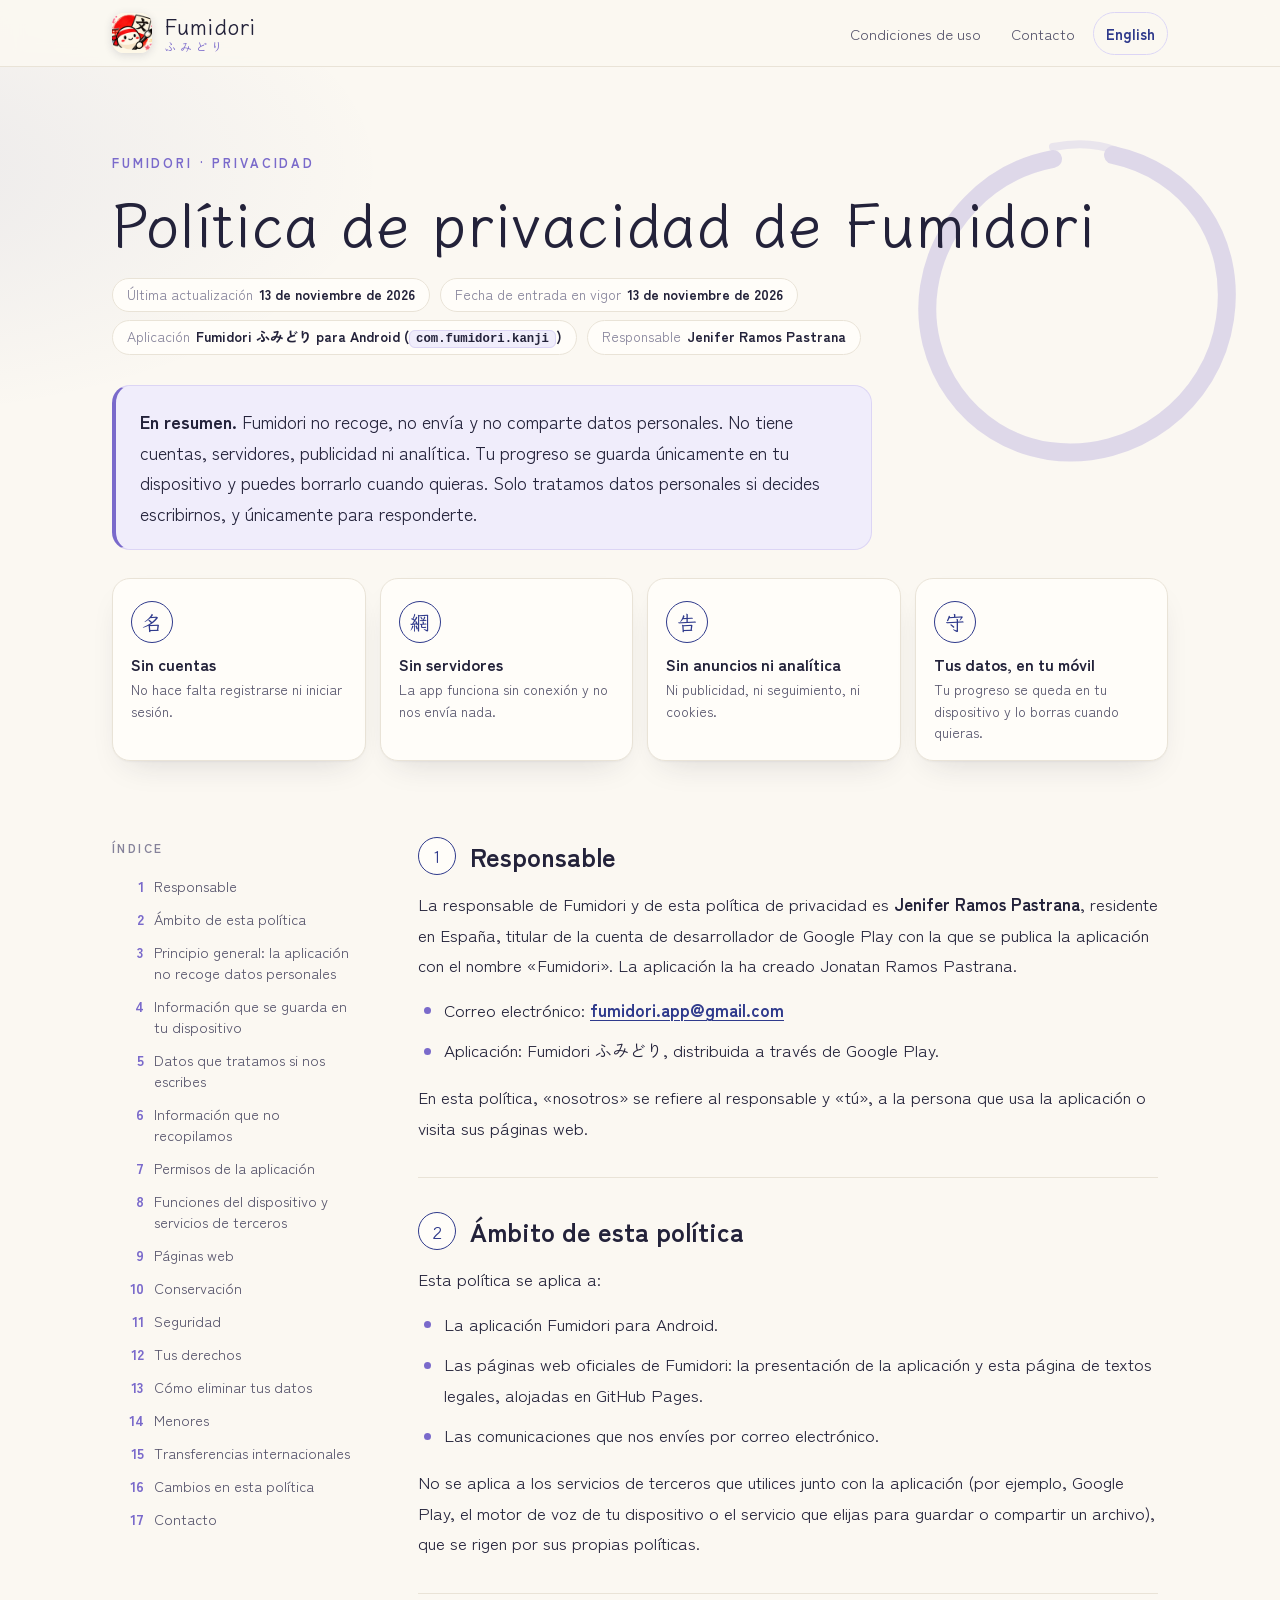
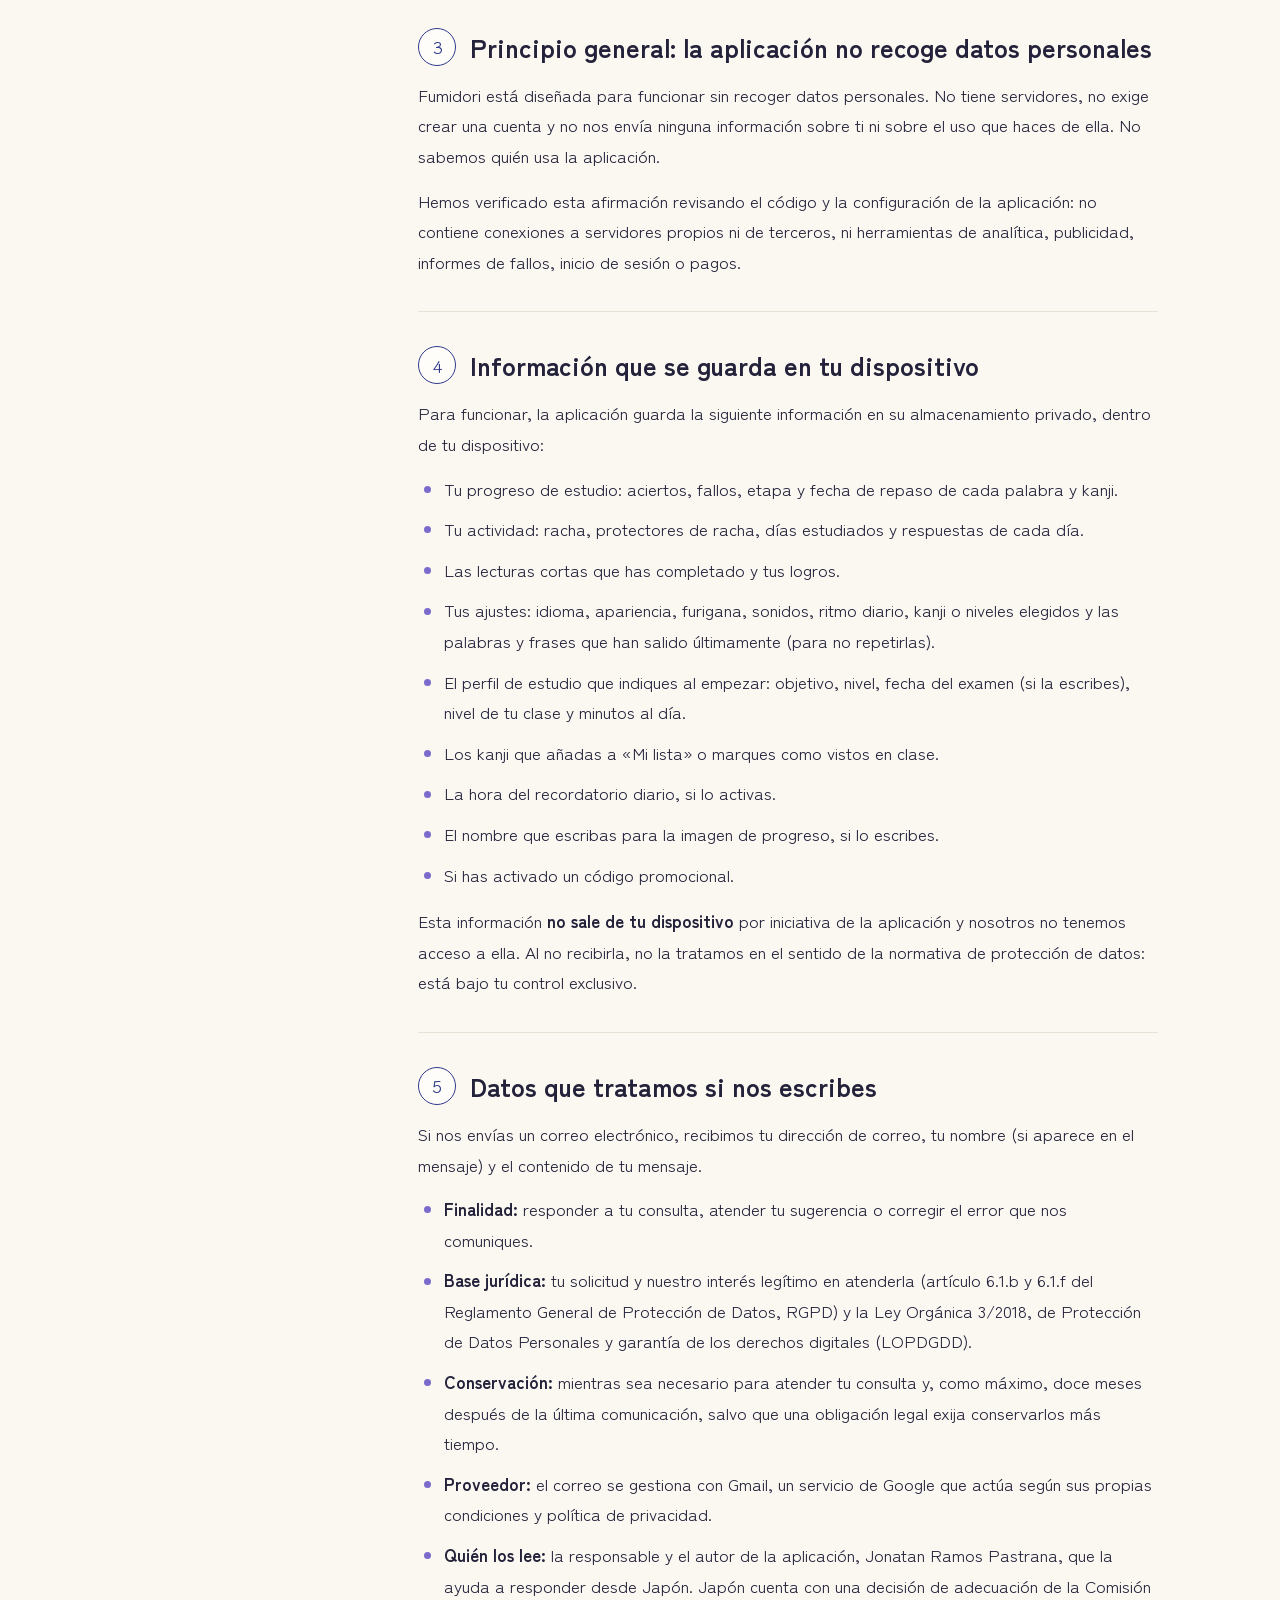
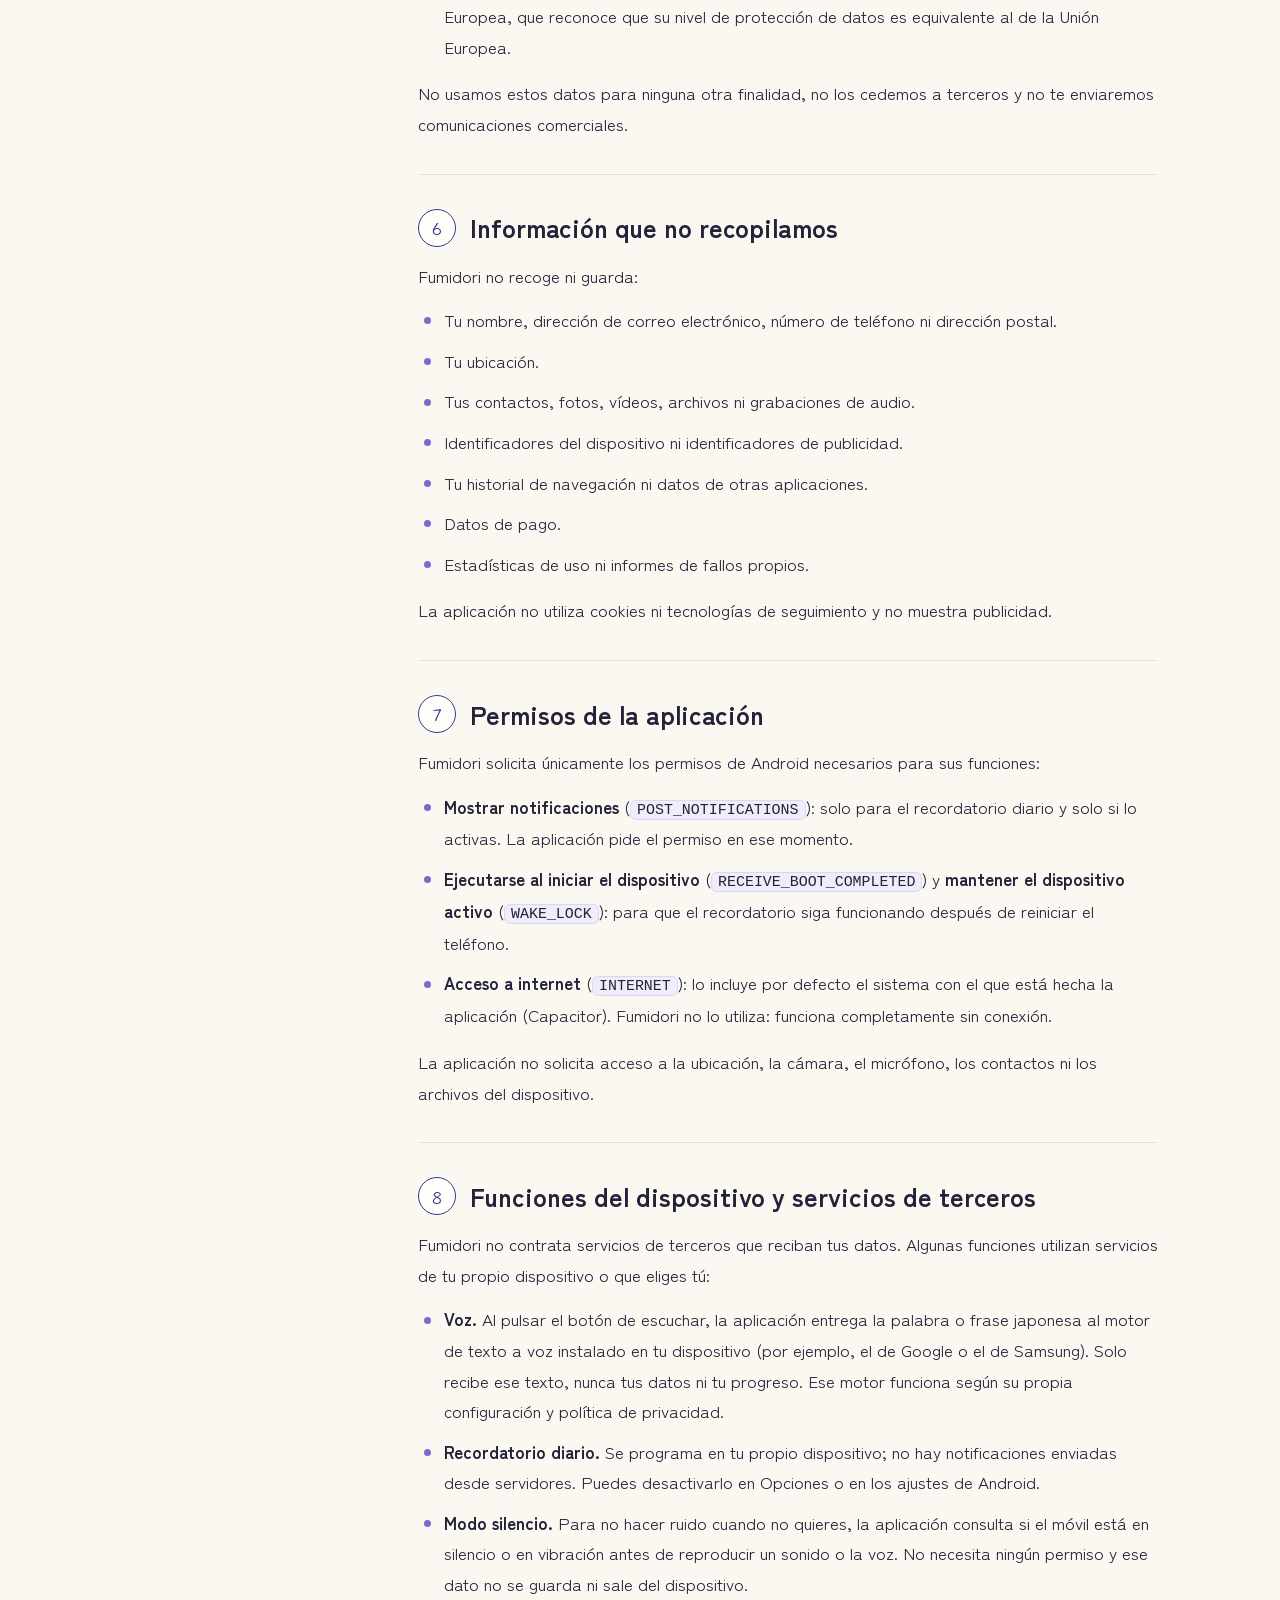
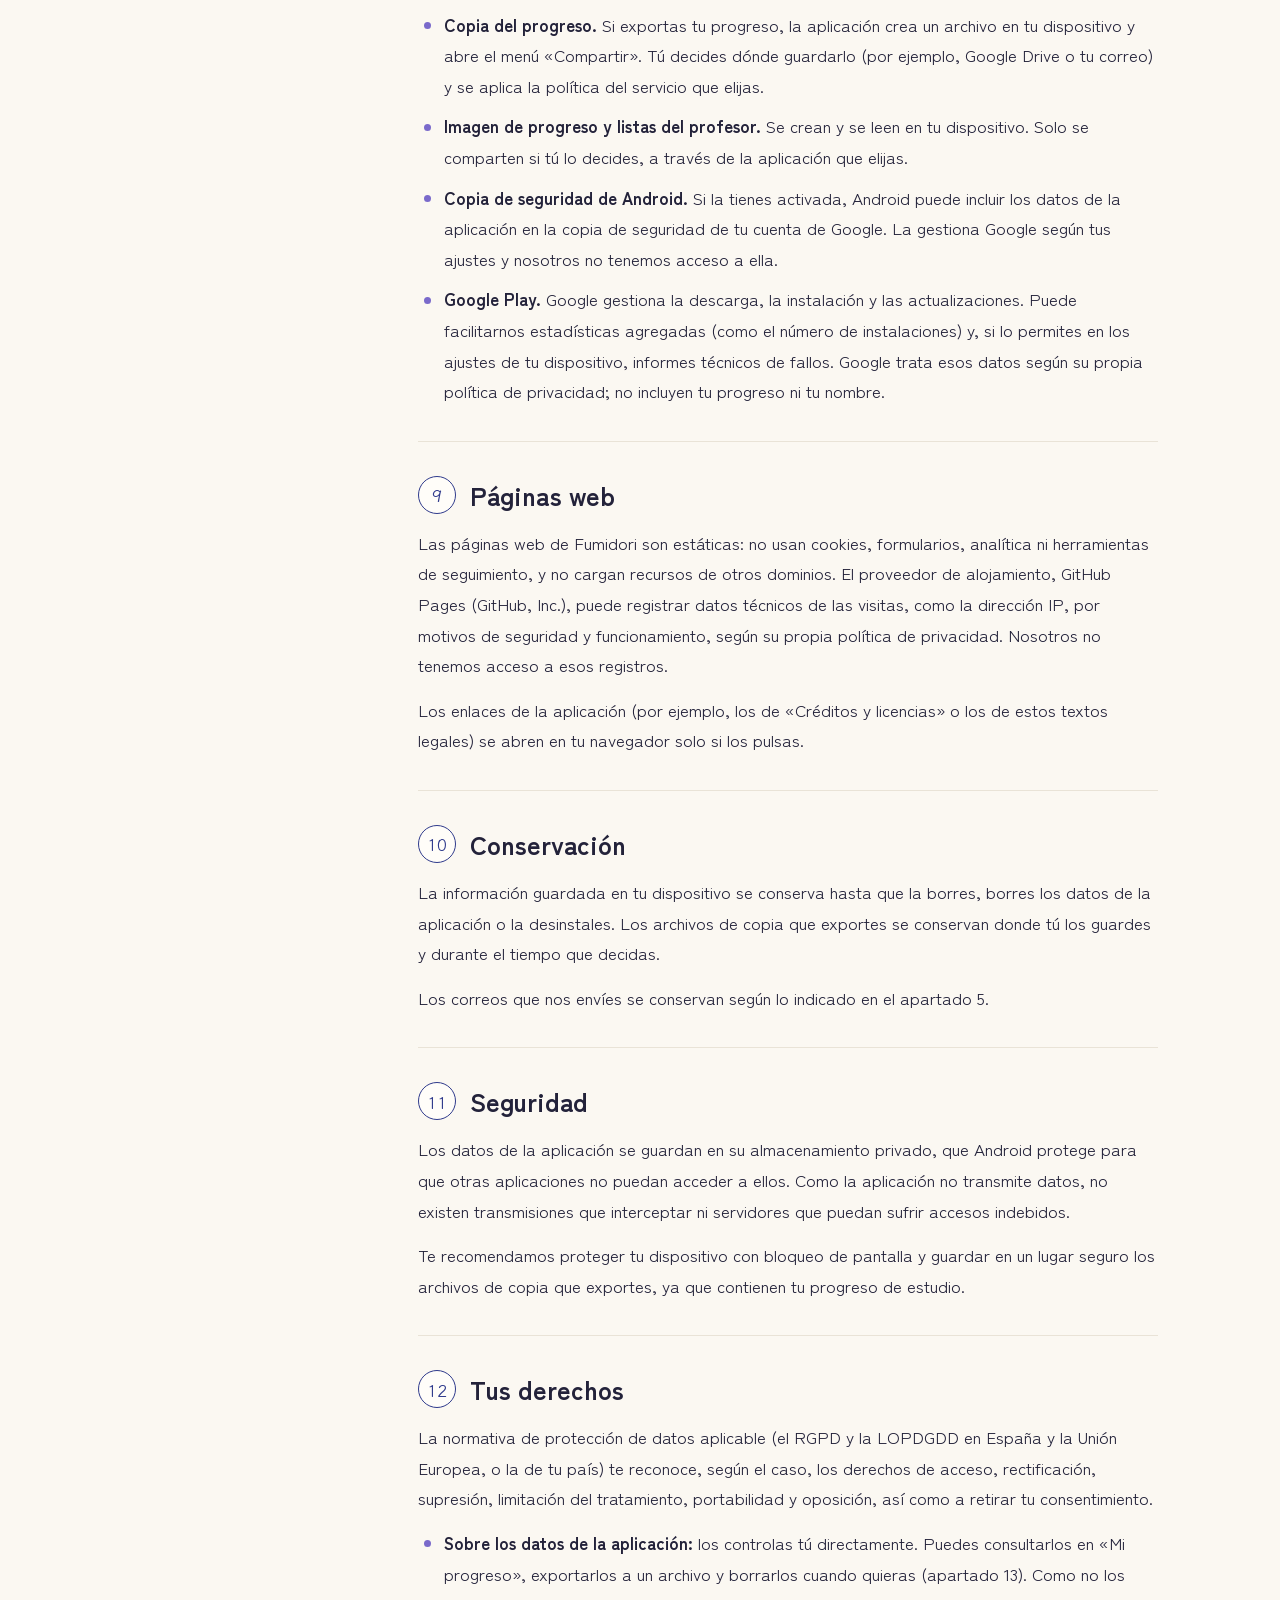
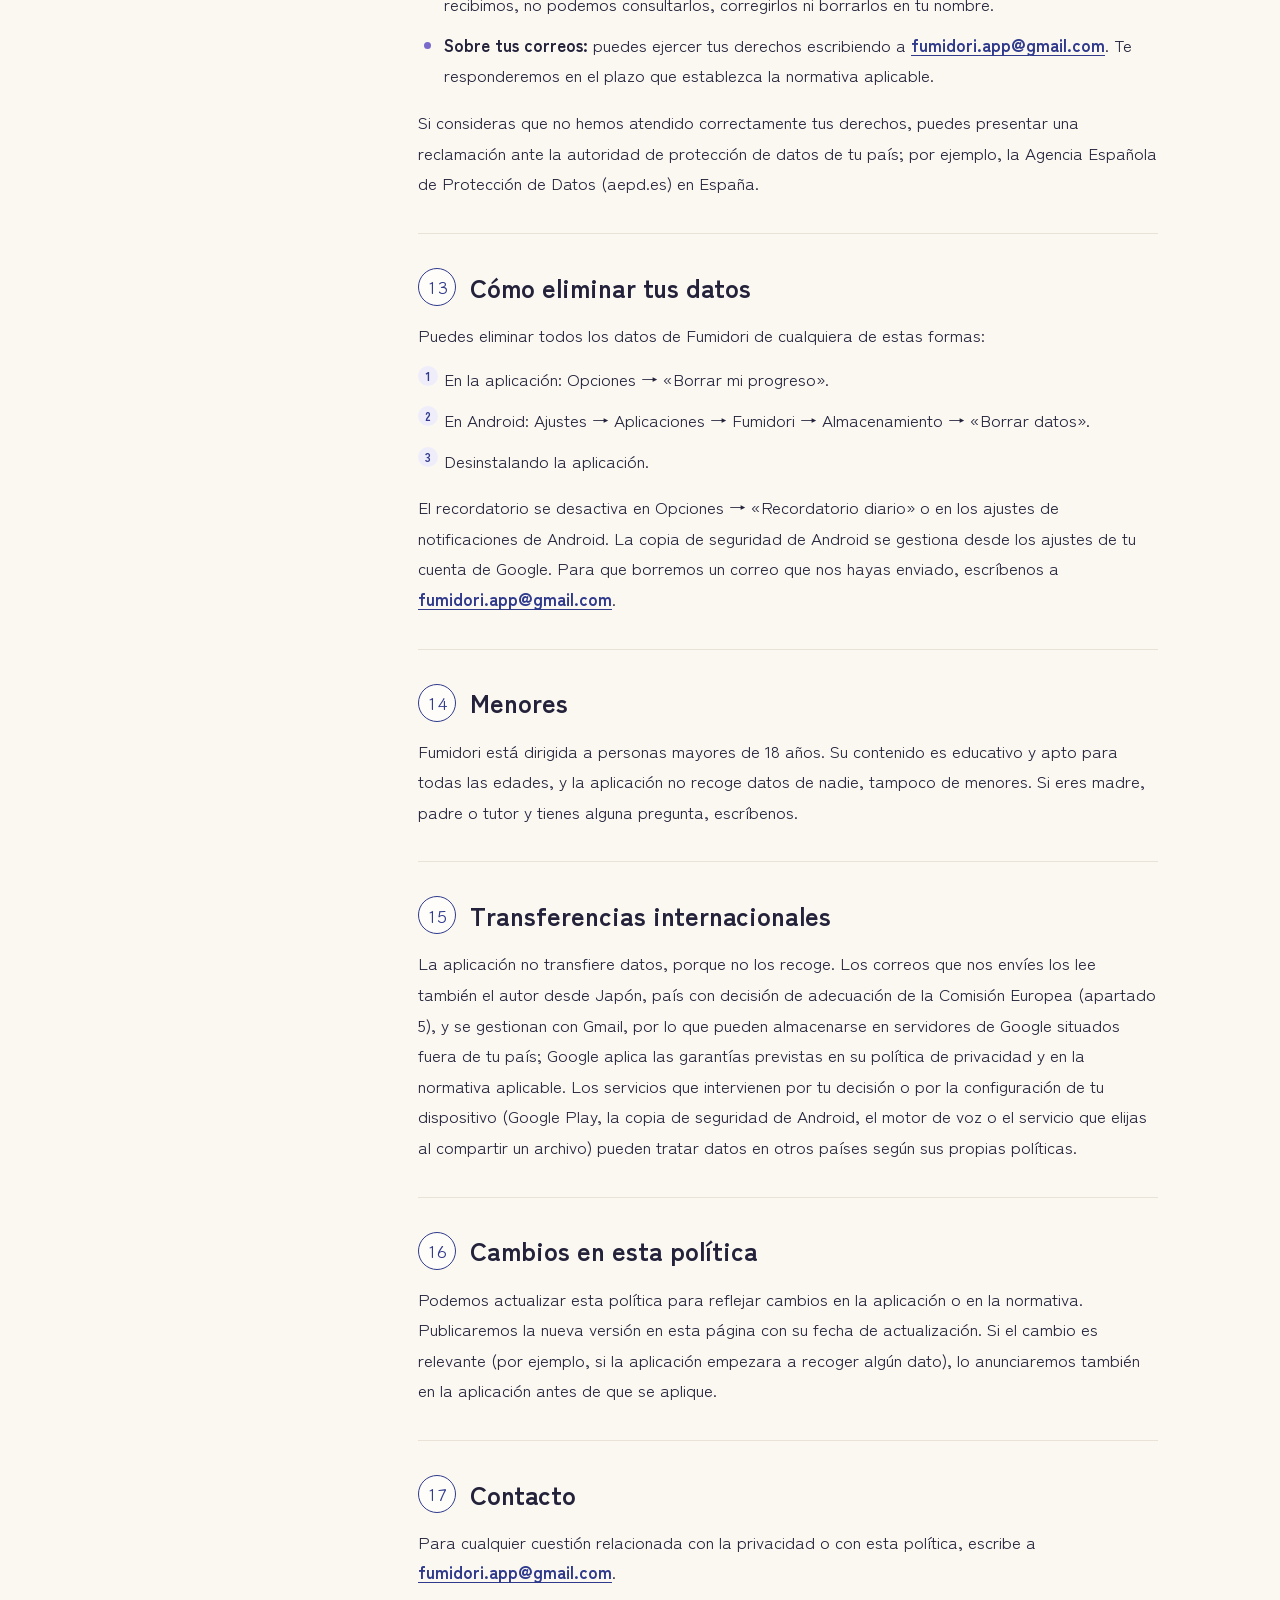
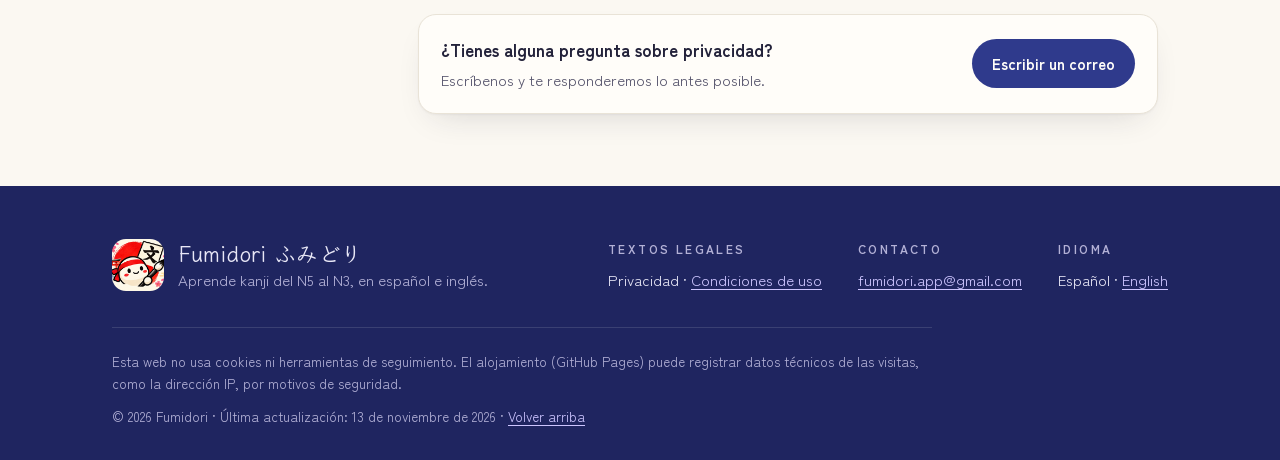
==== commit 62ccfc40: "Actualizar la web (2026-11-13)" ====
--- a/index.html
+++ b/index.html
@@ -72,7 +72,7 @@
       <section id="datos-que-tratamos-si-nos-escribes" aria-labelledby="datos-que-tratamos-si-nos-escribes-h">
         <h2 id="datos-que-tratamos-si-nos-escribes-h"><span class="num" aria-hidden="true">5</span>Datos que tratamos si nos escribes</h2>
         <p>Si nos envías un correo electrónico, recibimos tu dirección de correo, tu nombre (si aparece en el mensaje) y el contenido de tu mensaje.</p>
-        <ul><li><strong>Finalidad:</strong> responder a tu consulta, atender tu sugerencia o corregir el error que nos comuniques.</li><li><strong>Base jurídica:</strong> tu solicitud y nuestro interés legítimo en atenderla (artículo 6.1.b y 6.1.f del Reglamento General de Protección de Datos, RGPD) y la Ley Orgánica 3/2018, de Protección de Datos Personales y garantía de los derechos digitales (LOPDGDD).</li><li><strong>Conservación:</strong> mientras sea necesario para atender tu consulta y, como máximo, doce meses después de la última comunicación, salvo que una obligación legal exija conservarlos más tiempo.</li><li><strong>Proveedor:</strong> el correo se gestiona con Gmail, un servicio de Google que actúa según sus propias condiciones y política de privacidad.</li></ul>
+        <ul><li><strong>Finalidad:</strong> responder a tu consulta, atender tu sugerencia o corregir el error que nos comuniques.</li><li><strong>Base jurídica:</strong> tu solicitud y nuestro interés legítimo en atenderla (artículo 6.1.b y 6.1.f del Reglamento General de Protección de Datos, RGPD) y la Ley Orgánica 3/2018, de Protección de Datos Personales y garantía de los derechos digitales (LOPDGDD).</li><li><strong>Conservación:</strong> mientras sea necesario para atender tu consulta y, como máximo, doce meses después de la última comunicación, salvo que una obligación legal exija conservarlos más tiempo.</li><li><strong>Proveedor:</strong> el correo se gestiona con Gmail, un servicio de Google que actúa según sus propias condiciones y política de privacidad.</li><li><strong>Quién los lee:</strong> la responsable y el autor de la aplicación, Jonatan Ramos Pastrana, que la ayuda a responder desde Japón. Japón cuenta con una decisión de adecuación de la Comisión Europea, que reconoce que su nivel de protección de datos es equivalente al de la Unión Europea.</li></ul>
         <p>No usamos estos datos para ninguna otra finalidad, no los cedemos a terceros y no te enviaremos comunicaciones comerciales.</p>
       </section>
       <section id="informacion-que-no-recopilamos" aria-labelledby="informacion-que-no-recopilamos-h">
@@ -125,7 +125,7 @@
       </section>
       <section id="transferencias-internacionales" aria-labelledby="transferencias-internacionales-h">
         <h2 id="transferencias-internacionales-h"><span class="num" aria-hidden="true">15</span>Transferencias internacionales</h2>
-        <p>La aplicación no transfiere datos, porque no los recoge. Los correos que nos envíes se gestionan con Gmail, por lo que pueden almacenarse en servidores de Google situados fuera de tu país; Google aplica las garantías previstas en su política de privacidad y en la normativa aplicable. Los servicios que intervienen por tu decisión o por la configuración de tu dispositivo (Google Play, la copia de seguridad de Android, el motor de voz o el servicio que elijas al compartir un archivo) pueden tratar datos en otros países según sus propias políticas.</p>
+        <p>La aplicación no transfiere datos, porque no los recoge. Los correos que nos envíes los lee también el autor desde Japón, país con decisión de adecuación de la Comisión Europea (apartado 5), y se gestionan con Gmail, por lo que pueden almacenarse en servidores de Google situados fuera de tu país; Google aplica las garantías previstas en su política de privacidad y en la normativa aplicable. Los servicios que intervienen por tu decisión o por la configuración de tu dispositivo (Google Play, la copia de seguridad de Android, el motor de voz o el servicio que elijas al compartir un archivo) pueden tratar datos en otros países según sus propias políticas.</p>
       </section>
       <section id="cambios-en-esta-politica" aria-labelledby="cambios-en-esta-politica-h">
         <h2 id="cambios-en-esta-politica-h"><span class="num" aria-hidden="true">16</span>Cambios en esta política</h2>
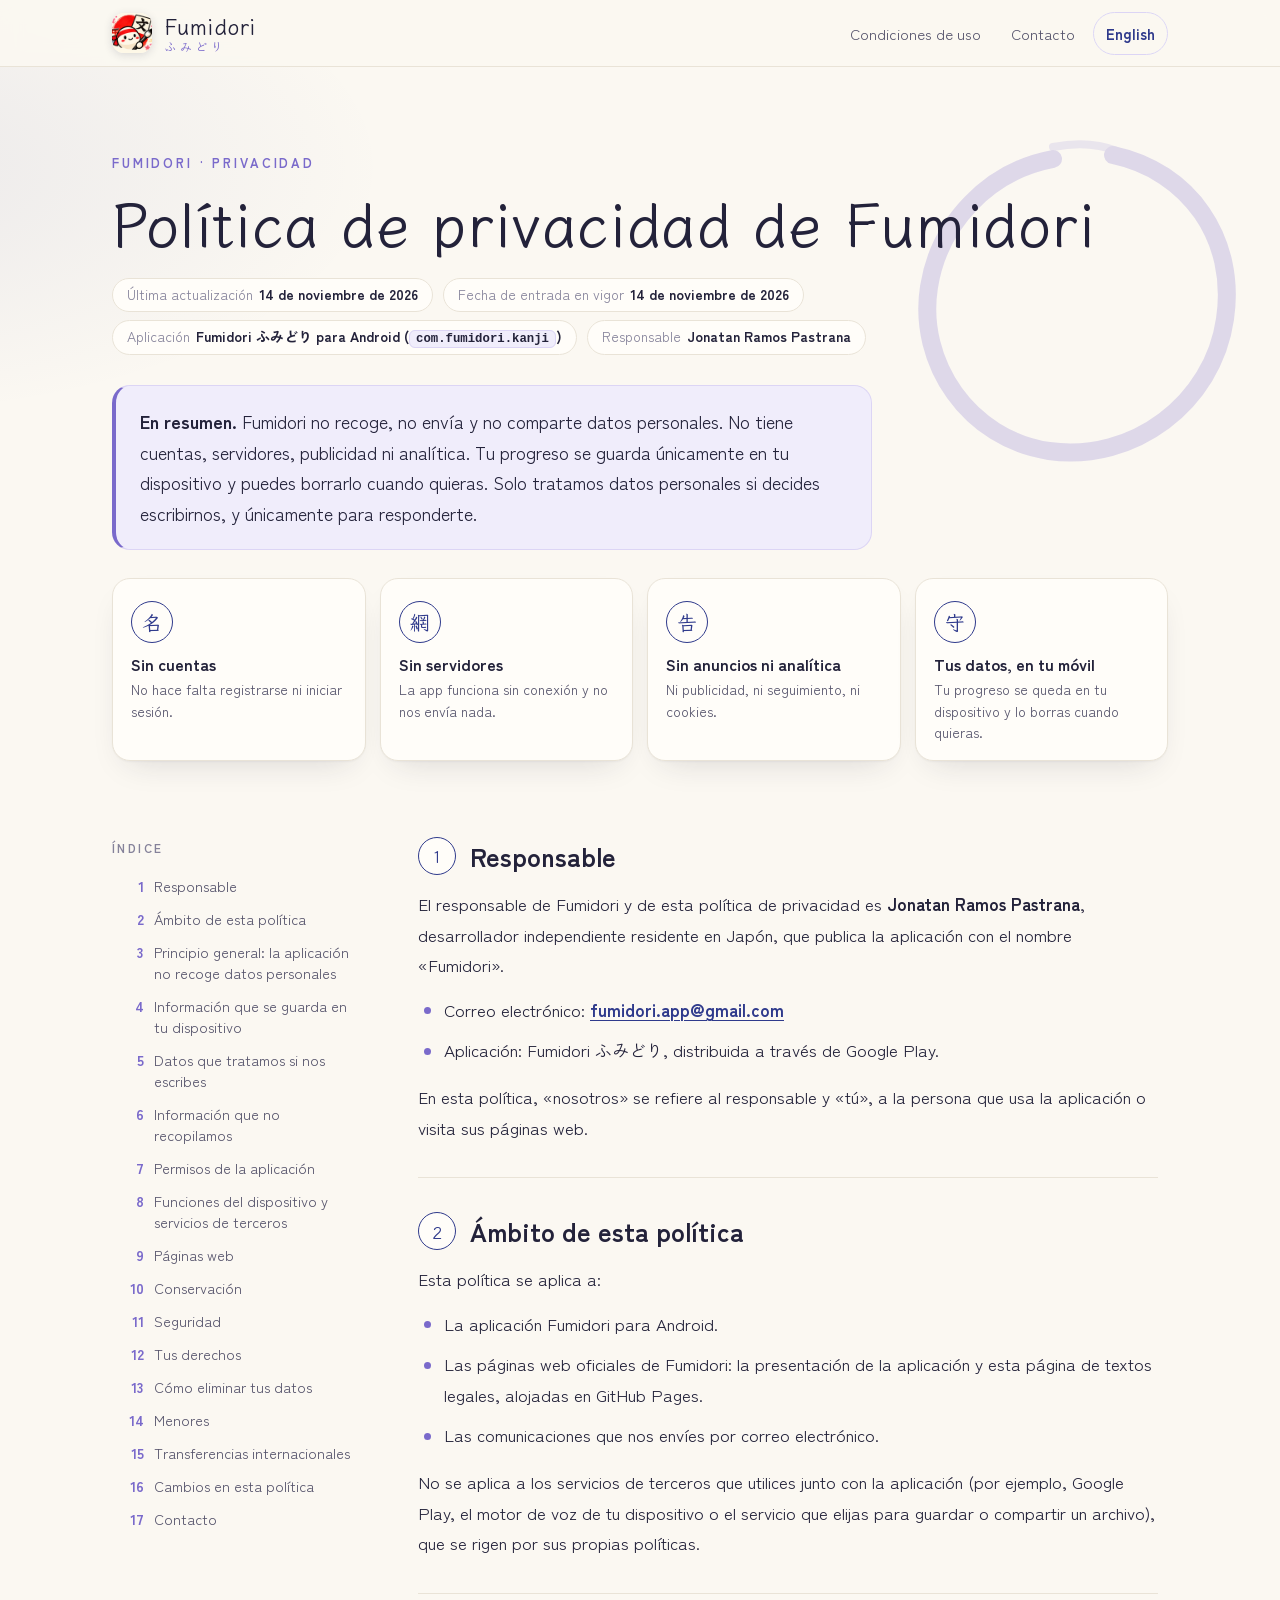
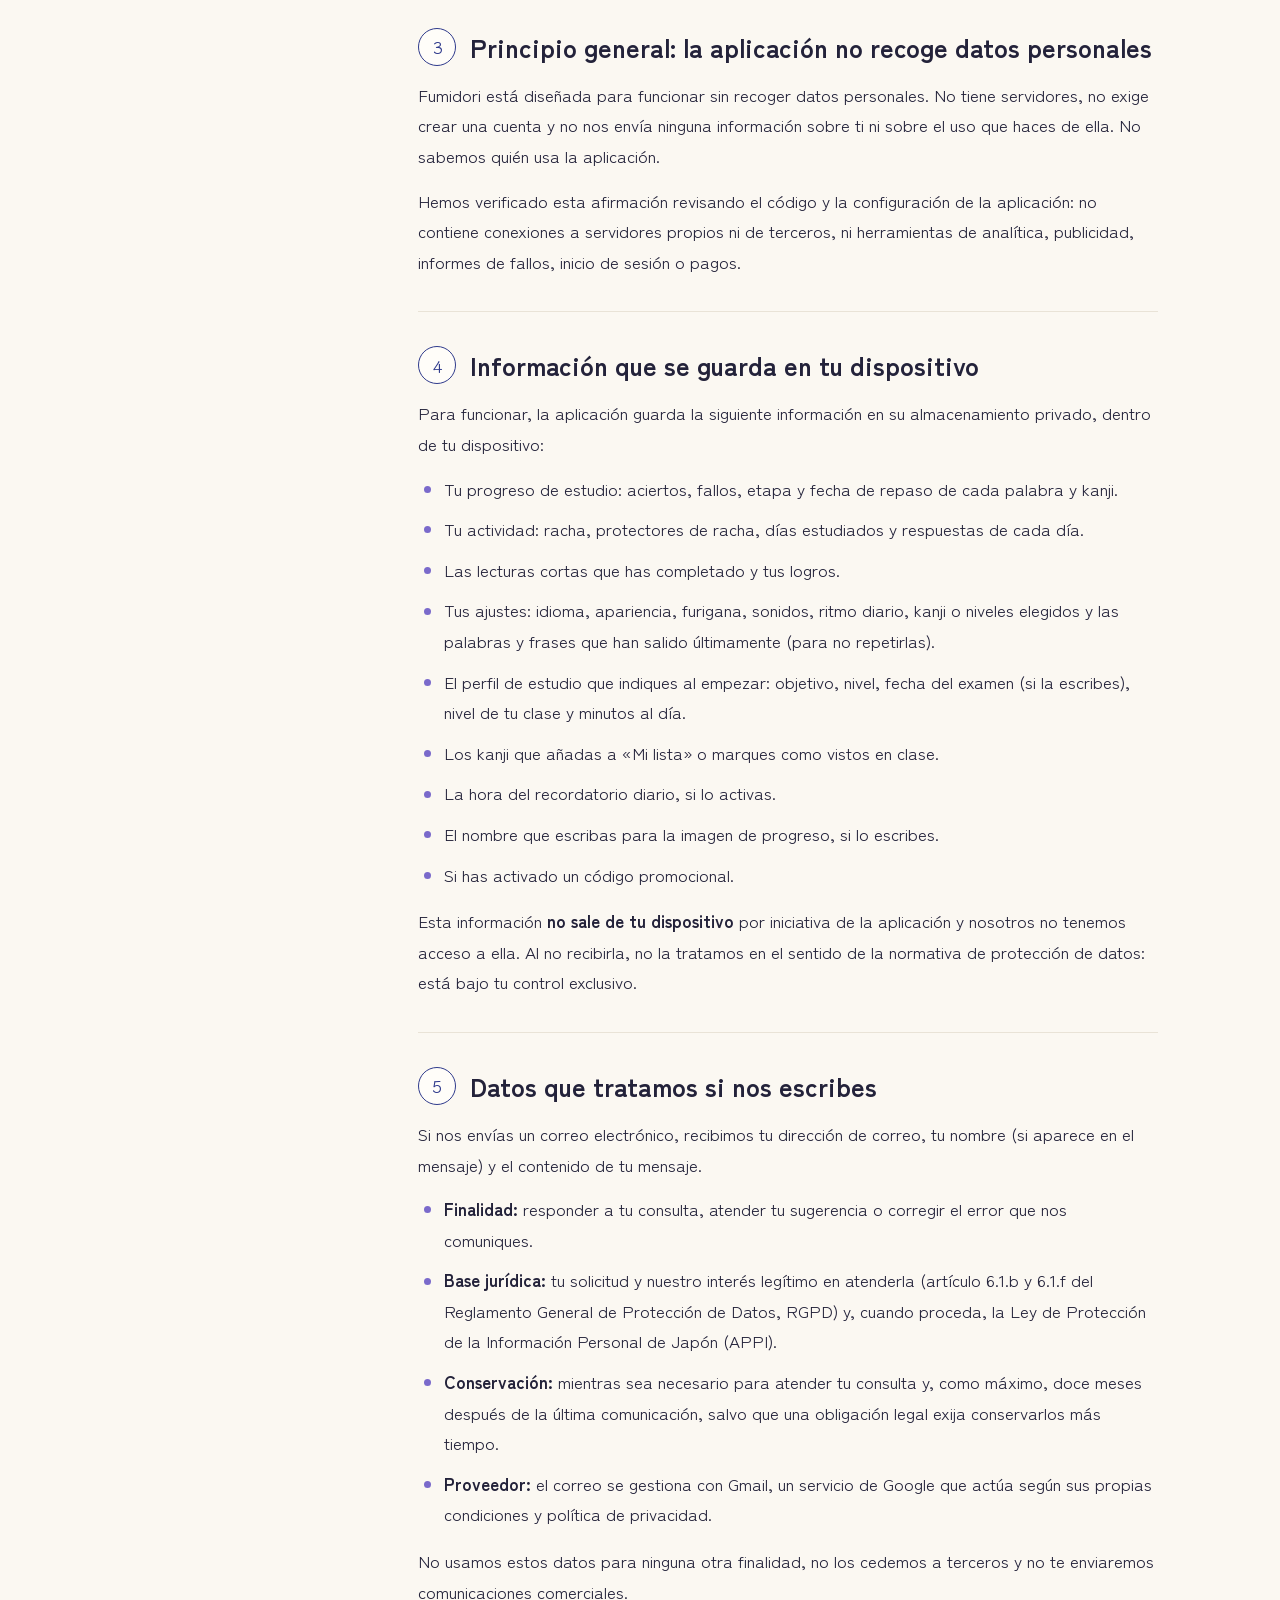
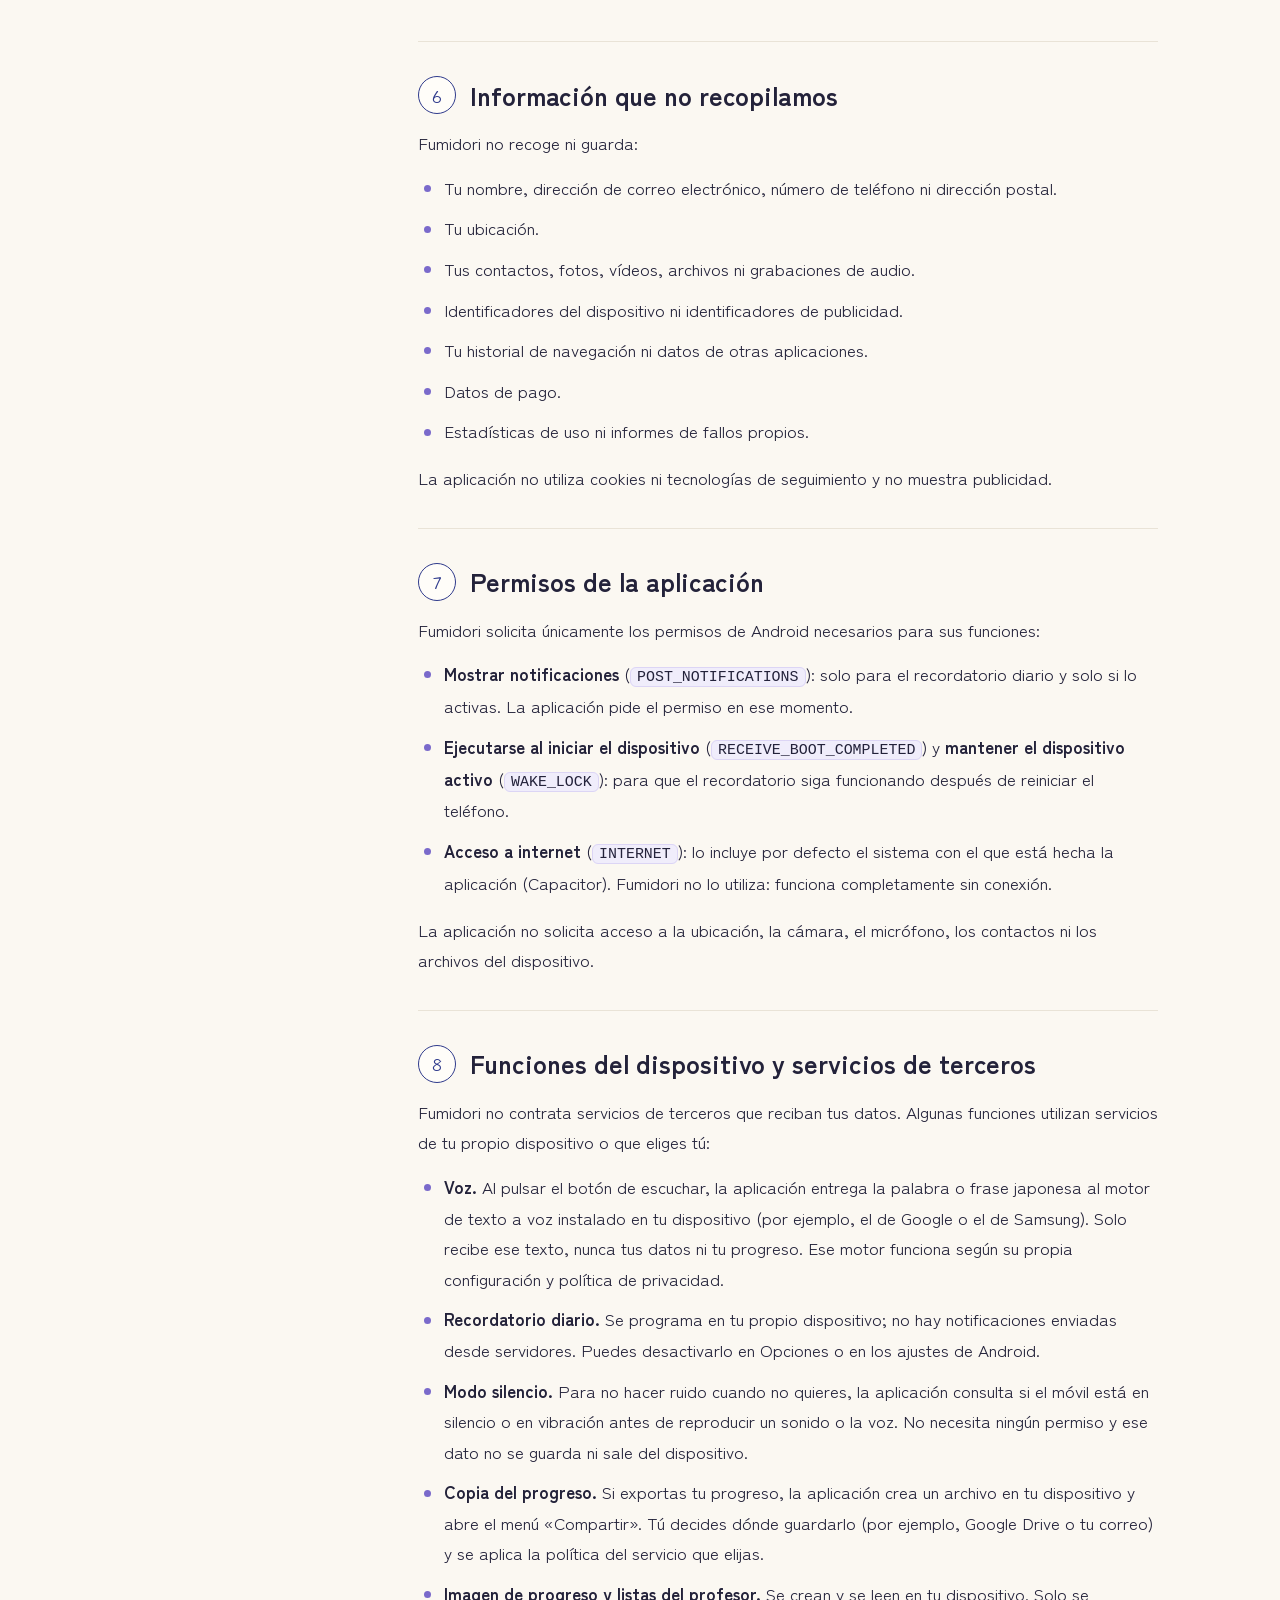
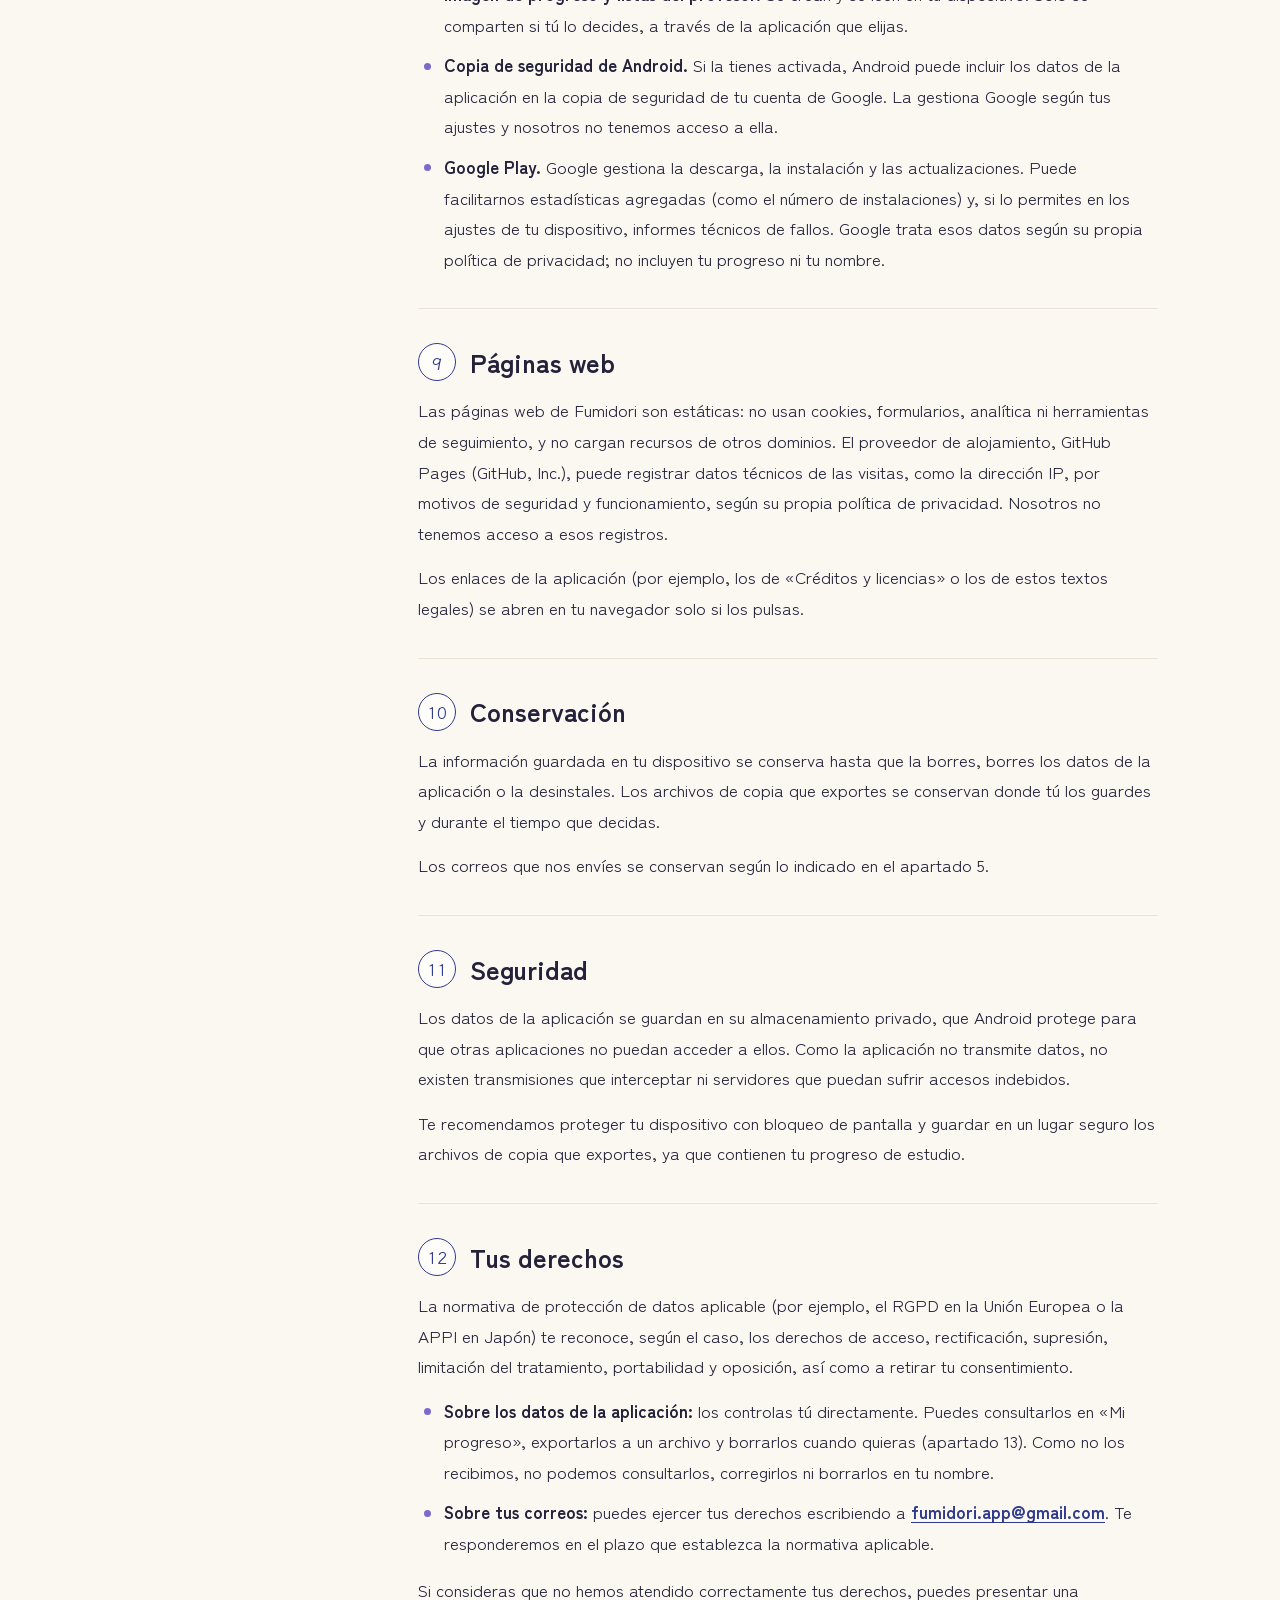
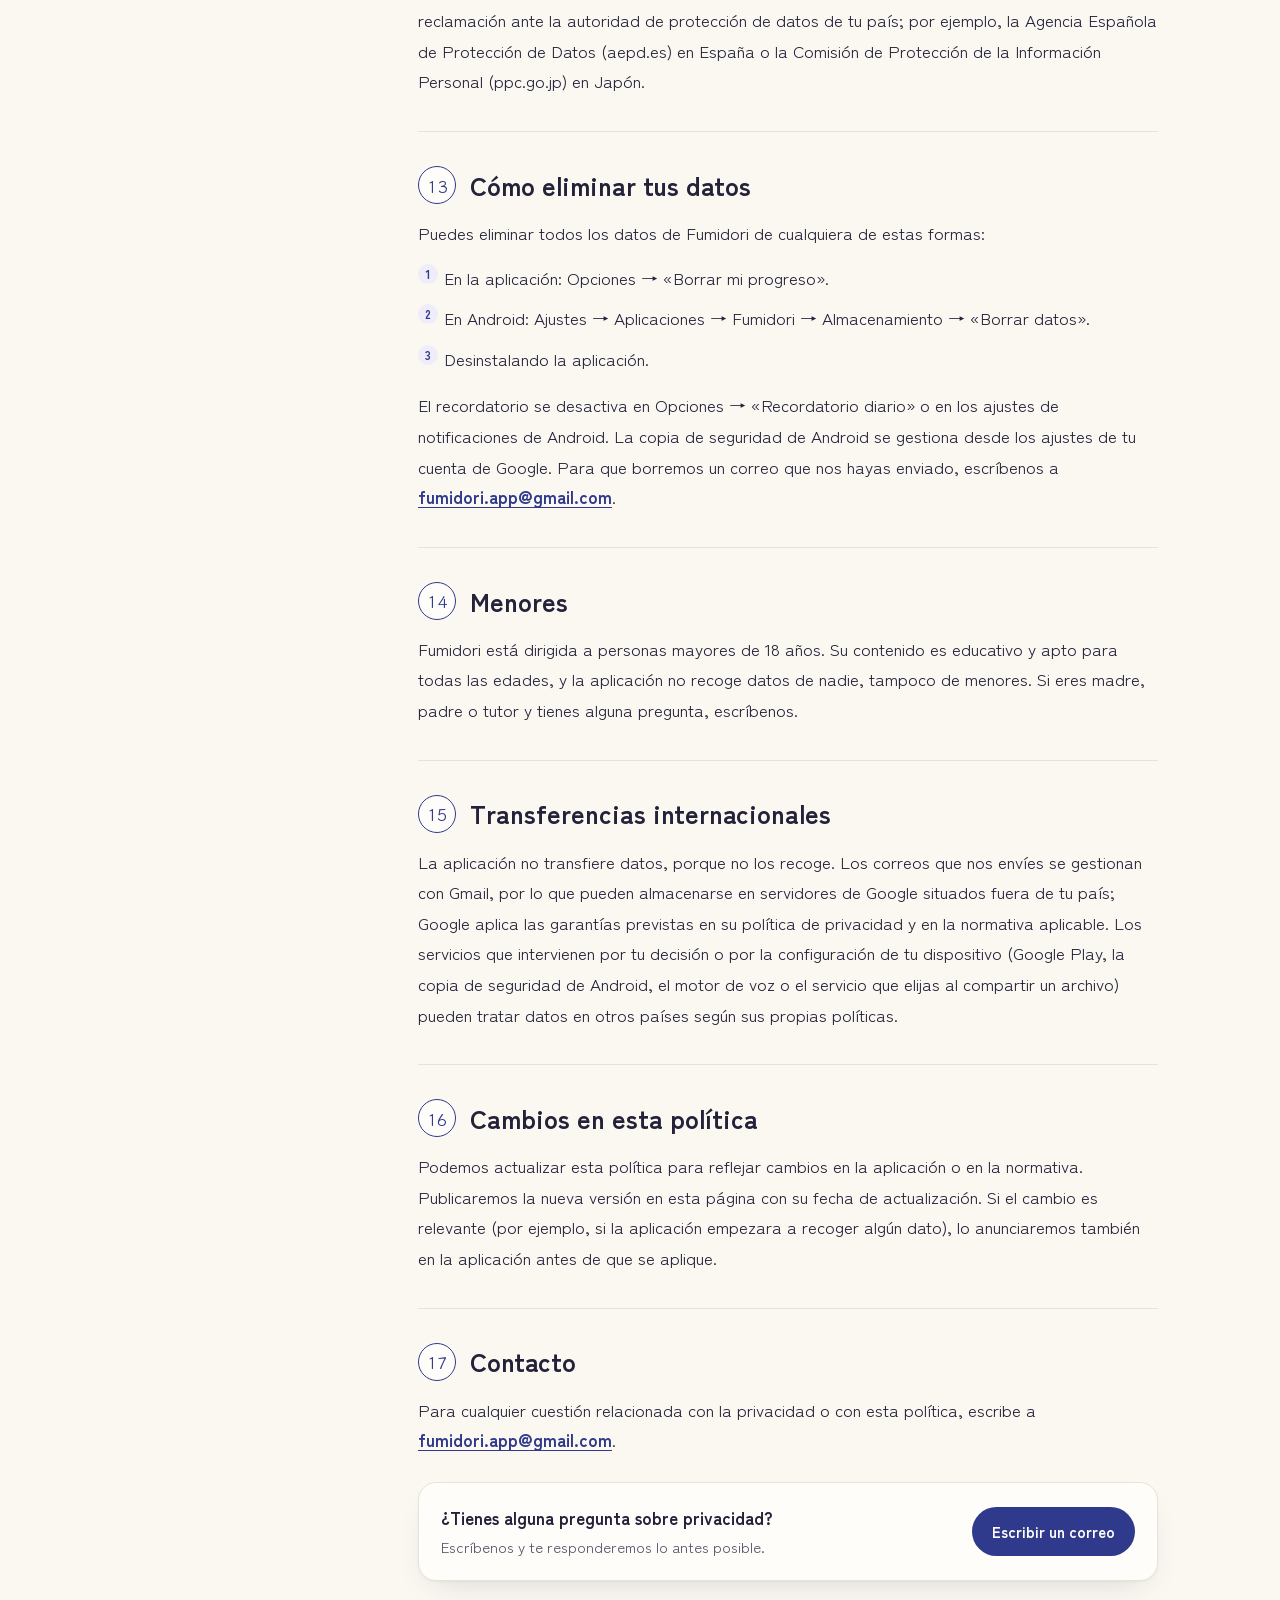
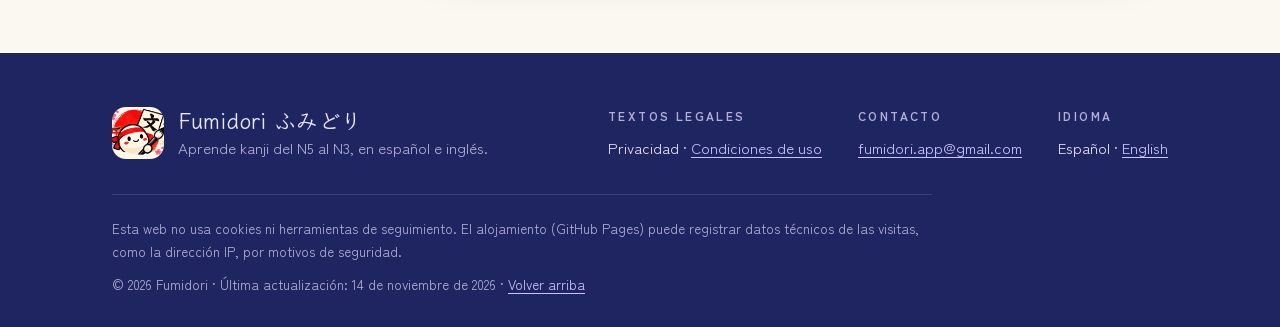
==== commit cfd05c1e: "Actualizar la web (2026-11-14)" ====
--- a/index.html
+++ b/index.html
@@ -34,7 +34,7 @@
       <svg class="enso" viewBox="0 0 200 200" aria-hidden="true" focusable="false"><path d="M118 22c38 8 62 42 56 82-6 42-46 72-88 66-40-6-66-44-60-82 5-32 30-58 62-64" fill="none" stroke="currentColor" stroke-width="9" stroke-linecap="round"/><path d="M88 18c10-2 22-2 32 2" fill="none" stroke="currentColor" stroke-width="4" stroke-linecap="round" opacity=".6"/></svg>
       <p class="eyebrow">Fumidori · Privacidad</p>
       <h1>Política de privacidad de Fumidori</h1>
-      <dl class="meta"><div><dt>Última actualización</dt><dd>13 de noviembre de 2026</dd></div><div><dt>Fecha de entrada en vigor</dt><dd>13 de noviembre de 2026</dd></div><div><dt>Aplicación</dt><dd>Fumidori ふみどり para Android (<code>com.fumidori.kanji</code>)</dd></div><div><dt>Responsable</dt><dd>Jenifer Ramos Pastrana</dd></div></dl>
+      <dl class="meta"><div><dt>Última actualización</dt><dd>14 de noviembre de 2026</dd></div><div><dt>Fecha de entrada en vigor</dt><dd>14 de noviembre de 2026</dd></div><div><dt>Aplicación</dt><dd>Fumidori ふみどり para Android (<code>com.fumidori.kanji</code>)</dd></div><div><dt>Responsable</dt><dd>Jonatan Ramos Pastrana</dd></div></dl>
       <div class="summary"><p><strong>En resumen.</strong> Fumidori no recoge, no envía y no comparte datos personales. No tiene cuentas, servidores, publicidad ni analítica. Tu progreso se guarda únicamente en tu dispositivo y puedes borrarlo cuando quieras. Solo tratamos datos personales si decides escribirnos, y únicamente para responderte.</p></div>
       <ul class="highlights"><li><span class="k" lang="ja" aria-hidden="true">名</span><b>Sin cuentas</b><span>No hace falta registrarse ni iniciar sesión.</span></li><li><span class="k" lang="ja" aria-hidden="true">網</span><b>Sin servidores</b><span>La app funciona sin conexión y no nos envía nada.</span></li><li><span class="k" lang="ja" aria-hidden="true">告</span><b>Sin anuncios ni analítica</b><span>Ni publicidad, ni seguimiento, ni cookies.</span></li><li><span class="k" lang="ja" aria-hidden="true">守</span><b>Tus datos, en tu móvil</b><span>Tu progreso se queda en tu dispositivo y lo borras cuando quieras.</span></li></ul>
     </div>
@@ -48,7 +48,7 @@
       <details class="toc toc-mobile"><summary>Índice</summary><ol><li><a href="#responsable">Responsable</a></li><li><a href="#ambito-de-esta-politica">Ámbito de esta política</a></li><li><a href="#principio-general-la-aplicacion-no-recoge-datos-personales">Principio general: la aplicación no recoge datos personales</a></li><li><a href="#informacion-que-se-guarda-en-tu-dispositivo">Información que se guarda en tu dispositivo</a></li><li><a href="#datos-que-tratamos-si-nos-escribes">Datos que tratamos si nos escribes</a></li><li><a href="#informacion-que-no-recopilamos">Información que no recopilamos</a></li><li><a href="#permisos-de-la-aplicacion">Permisos de la aplicación</a></li><li><a href="#funciones-del-dispositivo-y-servicios-de-terceros">Funciones del dispositivo y servicios de terceros</a></li><li><a href="#paginas-web">Páginas web</a></li><li><a href="#conservacion">Conservación</a></li><li><a href="#seguridad">Seguridad</a></li><li><a href="#tus-derechos">Tus derechos</a></li><li><a href="#como-eliminar-tus-datos">Cómo eliminar tus datos</a></li><li><a href="#menores">Menores</a></li><li><a href="#transferencias-internacionales">Transferencias internacionales</a></li><li><a href="#cambios-en-esta-politica">Cambios en esta política</a></li><li><a href="#contacto">Contacto</a></li></ol></details>
       <section id="responsable" aria-labelledby="responsable-h">
         <h2 id="responsable-h"><span class="num" aria-hidden="true">1</span>Responsable</h2>
-        <p>La responsable de Fumidori y de esta política de privacidad es <strong>Jenifer Ramos Pastrana</strong>, residente en España, titular de la cuenta de desarrollador de Google Play con la que se publica la aplicación con el nombre «Fumidori». La aplicación la ha creado Jonatan Ramos Pastrana.</p>
+        <p>El responsable de Fumidori y de esta política de privacidad es <strong>Jonatan Ramos Pastrana</strong>, desarrollador independiente residente en Japón, que publica la aplicación con el nombre «Fumidori».</p>
         <ul><li>Correo electrónico: <strong><a href="mailto:fumidori.app@gmail.com">fumidori.app@gmail.com</a></strong></li><li>Aplicación: Fumidori ふみどり, distribuida a través de Google Play.</li></ul>
         <p>En esta política, «nosotros» se refiere al responsable y «tú», a la persona que usa la aplicación o visita sus páginas web.</p>
       </section>
@@ -72,7 +72,7 @@
       <section id="datos-que-tratamos-si-nos-escribes" aria-labelledby="datos-que-tratamos-si-nos-escribes-h">
         <h2 id="datos-que-tratamos-si-nos-escribes-h"><span class="num" aria-hidden="true">5</span>Datos que tratamos si nos escribes</h2>
         <p>Si nos envías un correo electrónico, recibimos tu dirección de correo, tu nombre (si aparece en el mensaje) y el contenido de tu mensaje.</p>
-        <ul><li><strong>Finalidad:</strong> responder a tu consulta, atender tu sugerencia o corregir el error que nos comuniques.</li><li><strong>Base jurídica:</strong> tu solicitud y nuestro interés legítimo en atenderla (artículo 6.1.b y 6.1.f del Reglamento General de Protección de Datos, RGPD) y la Ley Orgánica 3/2018, de Protección de Datos Personales y garantía de los derechos digitales (LOPDGDD).</li><li><strong>Conservación:</strong> mientras sea necesario para atender tu consulta y, como máximo, doce meses después de la última comunicación, salvo que una obligación legal exija conservarlos más tiempo.</li><li><strong>Proveedor:</strong> el correo se gestiona con Gmail, un servicio de Google que actúa según sus propias condiciones y política de privacidad.</li><li><strong>Quién los lee:</strong> la responsable y el autor de la aplicación, Jonatan Ramos Pastrana, que la ayuda a responder desde Japón. Japón cuenta con una decisión de adecuación de la Comisión Europea, que reconoce que su nivel de protección de datos es equivalente al de la Unión Europea.</li></ul>
+        <ul><li><strong>Finalidad:</strong> responder a tu consulta, atender tu sugerencia o corregir el error que nos comuniques.</li><li><strong>Base jurídica:</strong> tu solicitud y nuestro interés legítimo en atenderla (artículo 6.1.b y 6.1.f del Reglamento General de Protección de Datos, RGPD) y, cuando proceda, la Ley de Protección de la Información Personal de Japón (APPI).</li><li><strong>Conservación:</strong> mientras sea necesario para atender tu consulta y, como máximo, doce meses después de la última comunicación, salvo que una obligación legal exija conservarlos más tiempo.</li><li><strong>Proveedor:</strong> el correo se gestiona con Gmail, un servicio de Google que actúa según sus propias condiciones y política de privacidad.</li></ul>
         <p>No usamos estos datos para ninguna otra finalidad, no los cedemos a terceros y no te enviaremos comunicaciones comerciales.</p>
       </section>
       <section id="informacion-que-no-recopilamos" aria-labelledby="informacion-que-no-recopilamos-h">
@@ -109,9 +109,9 @@
       </section>
       <section id="tus-derechos" aria-labelledby="tus-derechos-h">
         <h2 id="tus-derechos-h"><span class="num" aria-hidden="true">12</span>Tus derechos</h2>
-        <p>La normativa de protección de datos aplicable (el RGPD y la LOPDGDD en España y la Unión Europea, o la de tu país) te reconoce, según el caso, los derechos de acceso, rectificación, supresión, limitación del tratamiento, portabilidad y oposición, así como a retirar tu consentimiento.</p>
+        <p>La normativa de protección de datos aplicable (por ejemplo, el RGPD en la Unión Europea o la APPI en Japón) te reconoce, según el caso, los derechos de acceso, rectificación, supresión, limitación del tratamiento, portabilidad y oposición, así como a retirar tu consentimiento.</p>
         <ul><li><strong>Sobre los datos de la aplicación:</strong> los controlas tú directamente. Puedes consultarlos en «Mi progreso», exportarlos a un archivo y borrarlos cuando quieras (apartado 13). Como no los recibimos, no podemos consultarlos, corregirlos ni borrarlos en tu nombre.</li><li><strong>Sobre tus correos:</strong> puedes ejercer tus derechos escribiendo a <strong><a href="mailto:fumidori.app@gmail.com">fumidori.app@gmail.com</a></strong>. Te responderemos en el plazo que establezca la normativa aplicable.</li></ul>
-        <p>Si consideras que no hemos atendido correctamente tus derechos, puedes presentar una reclamación ante la autoridad de protección de datos de tu país; por ejemplo, la Agencia Española de Protección de Datos (aepd.es) en España.</p>
+        <p>Si consideras que no hemos atendido correctamente tus derechos, puedes presentar una reclamación ante la autoridad de protección de datos de tu país; por ejemplo, la Agencia Española de Protección de Datos (aepd.es) en España o la Comisión de Protección de la Información Personal (ppc.go.jp) en Japón.</p>
       </section>
       <section id="como-eliminar-tus-datos" aria-labelledby="como-eliminar-tus-datos-h">
         <h2 id="como-eliminar-tus-datos-h"><span class="num" aria-hidden="true">13</span>Cómo eliminar tus datos</h2>
@@ -125,7 +125,7 @@
       </section>
       <section id="transferencias-internacionales" aria-labelledby="transferencias-internacionales-h">
         <h2 id="transferencias-internacionales-h"><span class="num" aria-hidden="true">15</span>Transferencias internacionales</h2>
-        <p>La aplicación no transfiere datos, porque no los recoge. Los correos que nos envíes los lee también el autor desde Japón, país con decisión de adecuación de la Comisión Europea (apartado 5), y se gestionan con Gmail, por lo que pueden almacenarse en servidores de Google situados fuera de tu país; Google aplica las garantías previstas en su política de privacidad y en la normativa aplicable. Los servicios que intervienen por tu decisión o por la configuración de tu dispositivo (Google Play, la copia de seguridad de Android, el motor de voz o el servicio que elijas al compartir un archivo) pueden tratar datos en otros países según sus propias políticas.</p>
+        <p>La aplicación no transfiere datos, porque no los recoge. Los correos que nos envíes se gestionan con Gmail, por lo que pueden almacenarse en servidores de Google situados fuera de tu país; Google aplica las garantías previstas en su política de privacidad y en la normativa aplicable. Los servicios que intervienen por tu decisión o por la configuración de tu dispositivo (Google Play, la copia de seguridad de Android, el motor de voz o el servicio que elijas al compartir un archivo) pueden tratar datos en otros países según sus propias políticas.</p>
       </section>
       <section id="cambios-en-esta-politica" aria-labelledby="cambios-en-esta-politica-h">
         <h2 id="cambios-en-esta-politica-h"><span class="num" aria-hidden="true">16</span>Cambios en esta política</h2>
@@ -150,7 +150,7 @@
       </div>
     </div>
     <p class="foot-note">Esta web no usa cookies ni herramientas de seguimiento. El alojamiento (GitHub Pages) puede registrar datos técnicos de las visitas, como la dirección IP, por motivos de seguridad.</p>
-    <p class="foot-copy">© 2026 Fumidori · Última actualización: 13 de noviembre de 2026 · <a href="#top">Volver arriba</a></p>
+    <p class="foot-copy">© 2026 Fumidori · Última actualización: 14 de noviembre de 2026 · <a href="#top">Volver arriba</a></p>
   </div>
 </footer>
 </body>
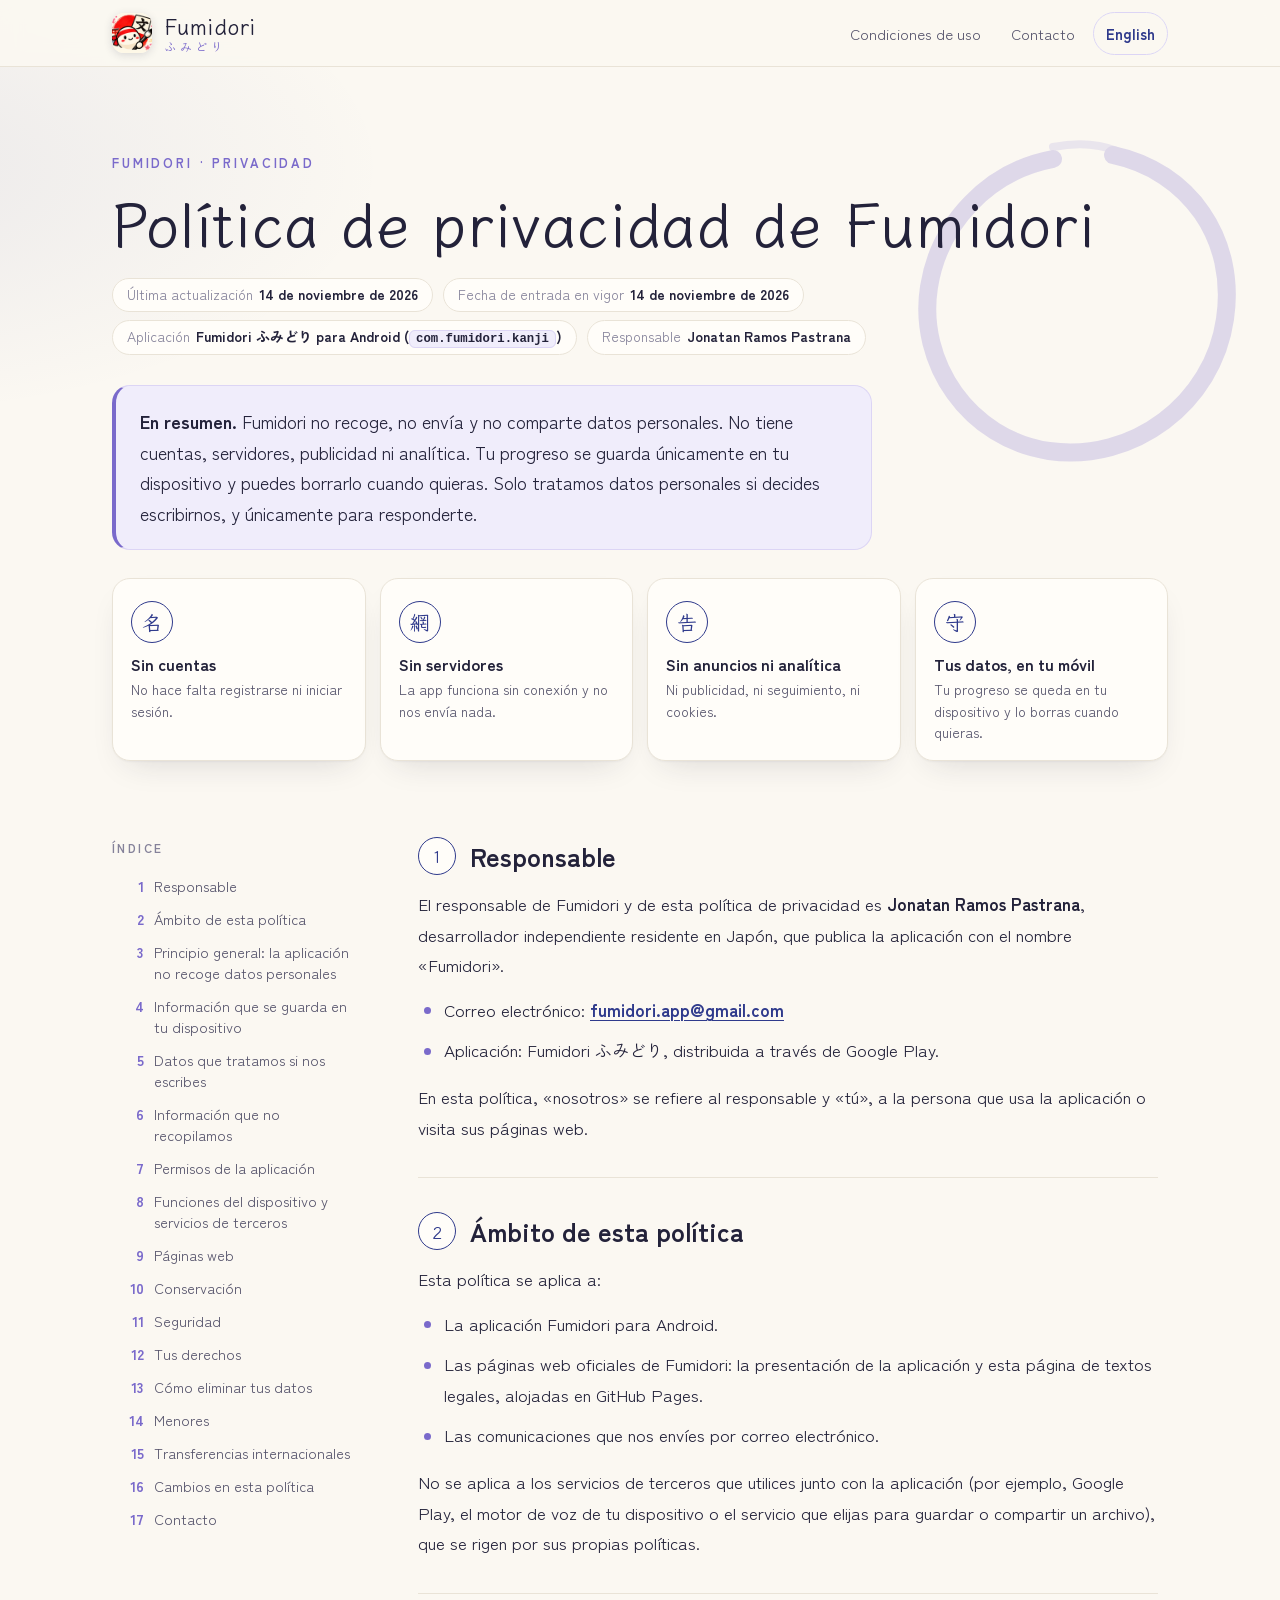
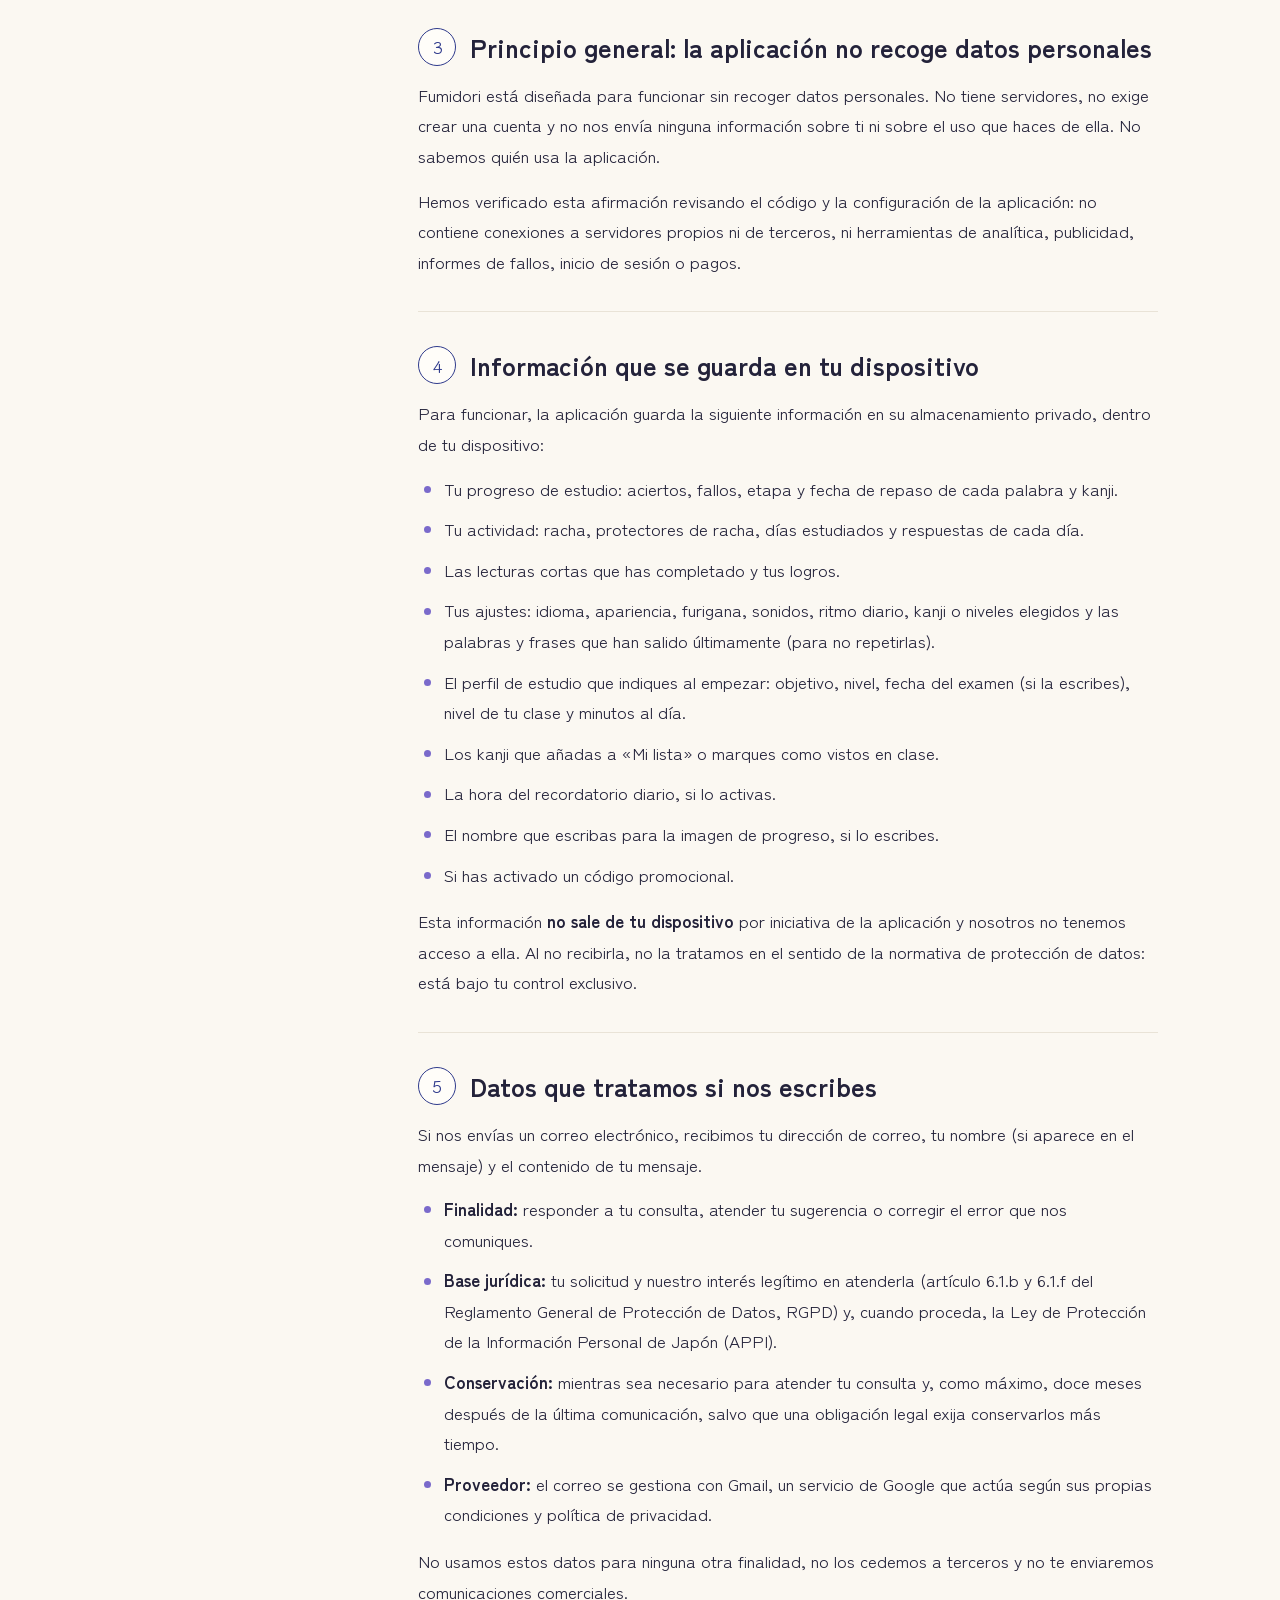
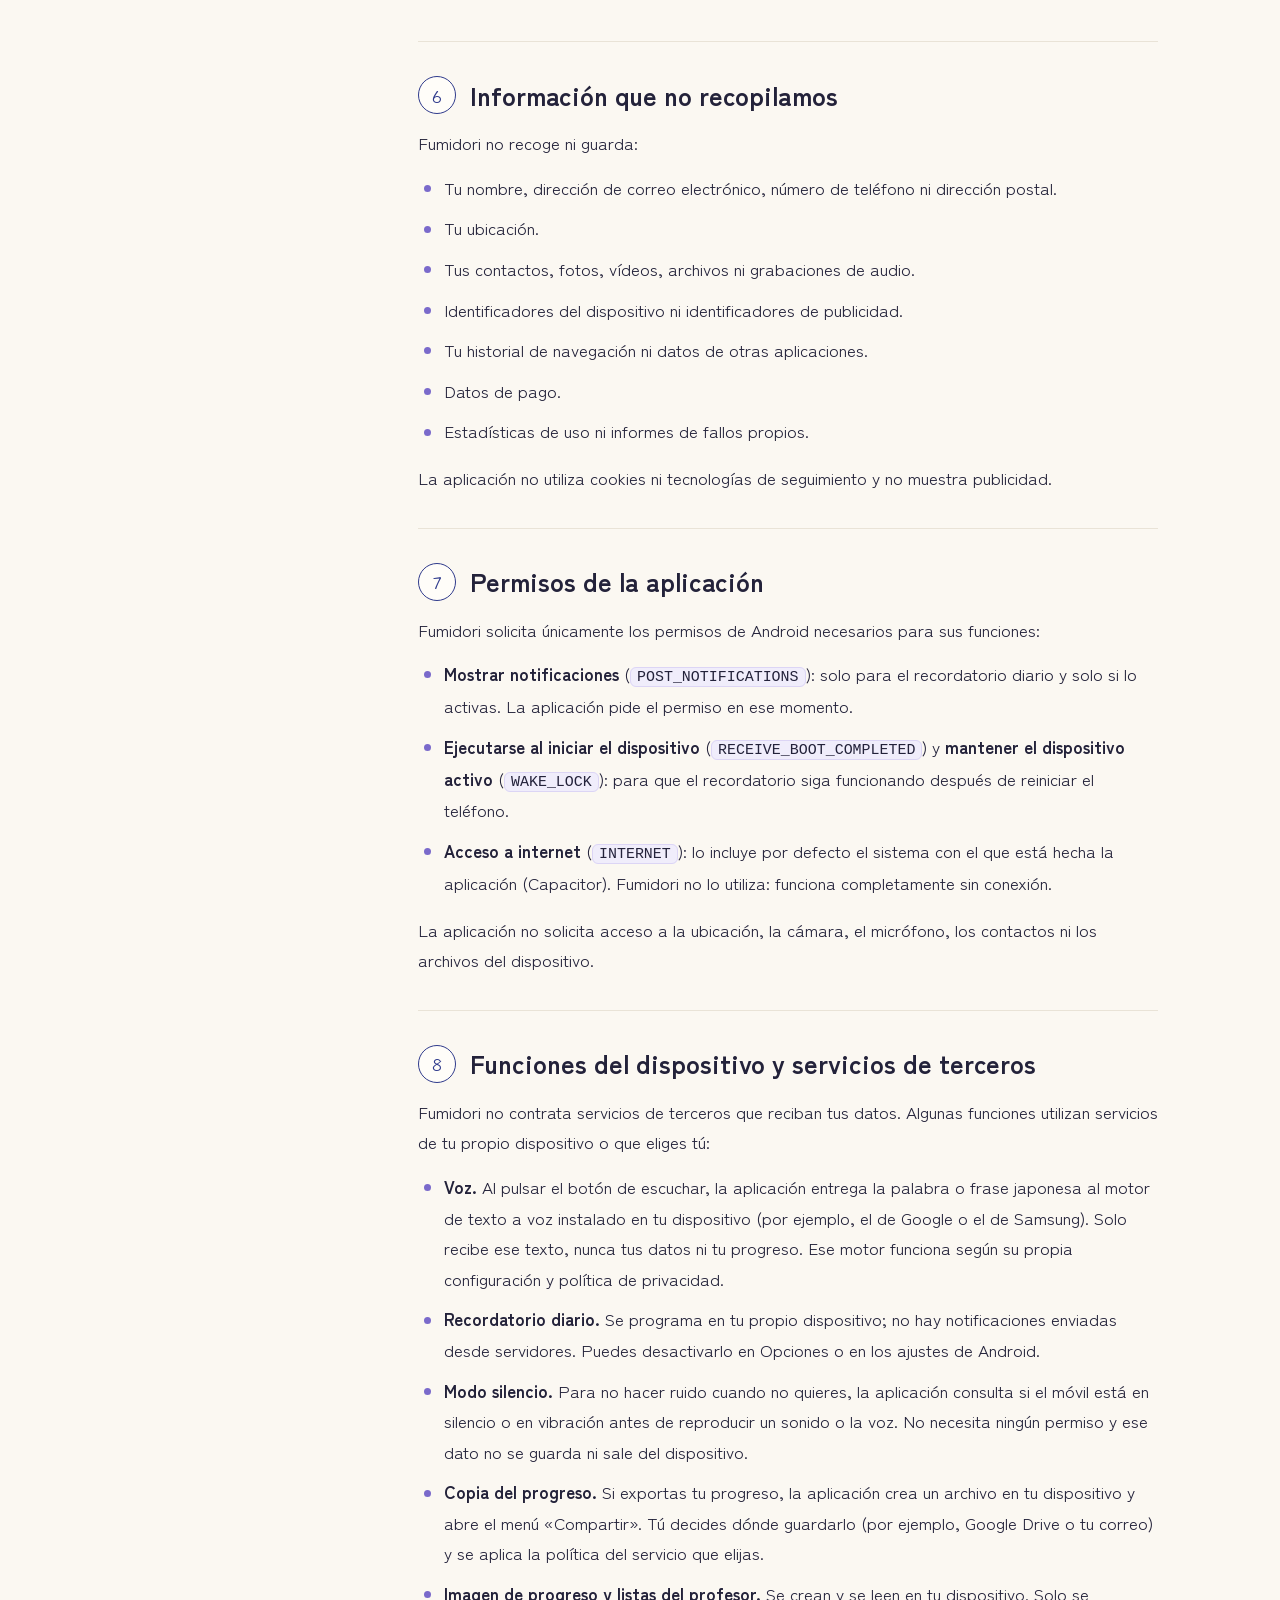
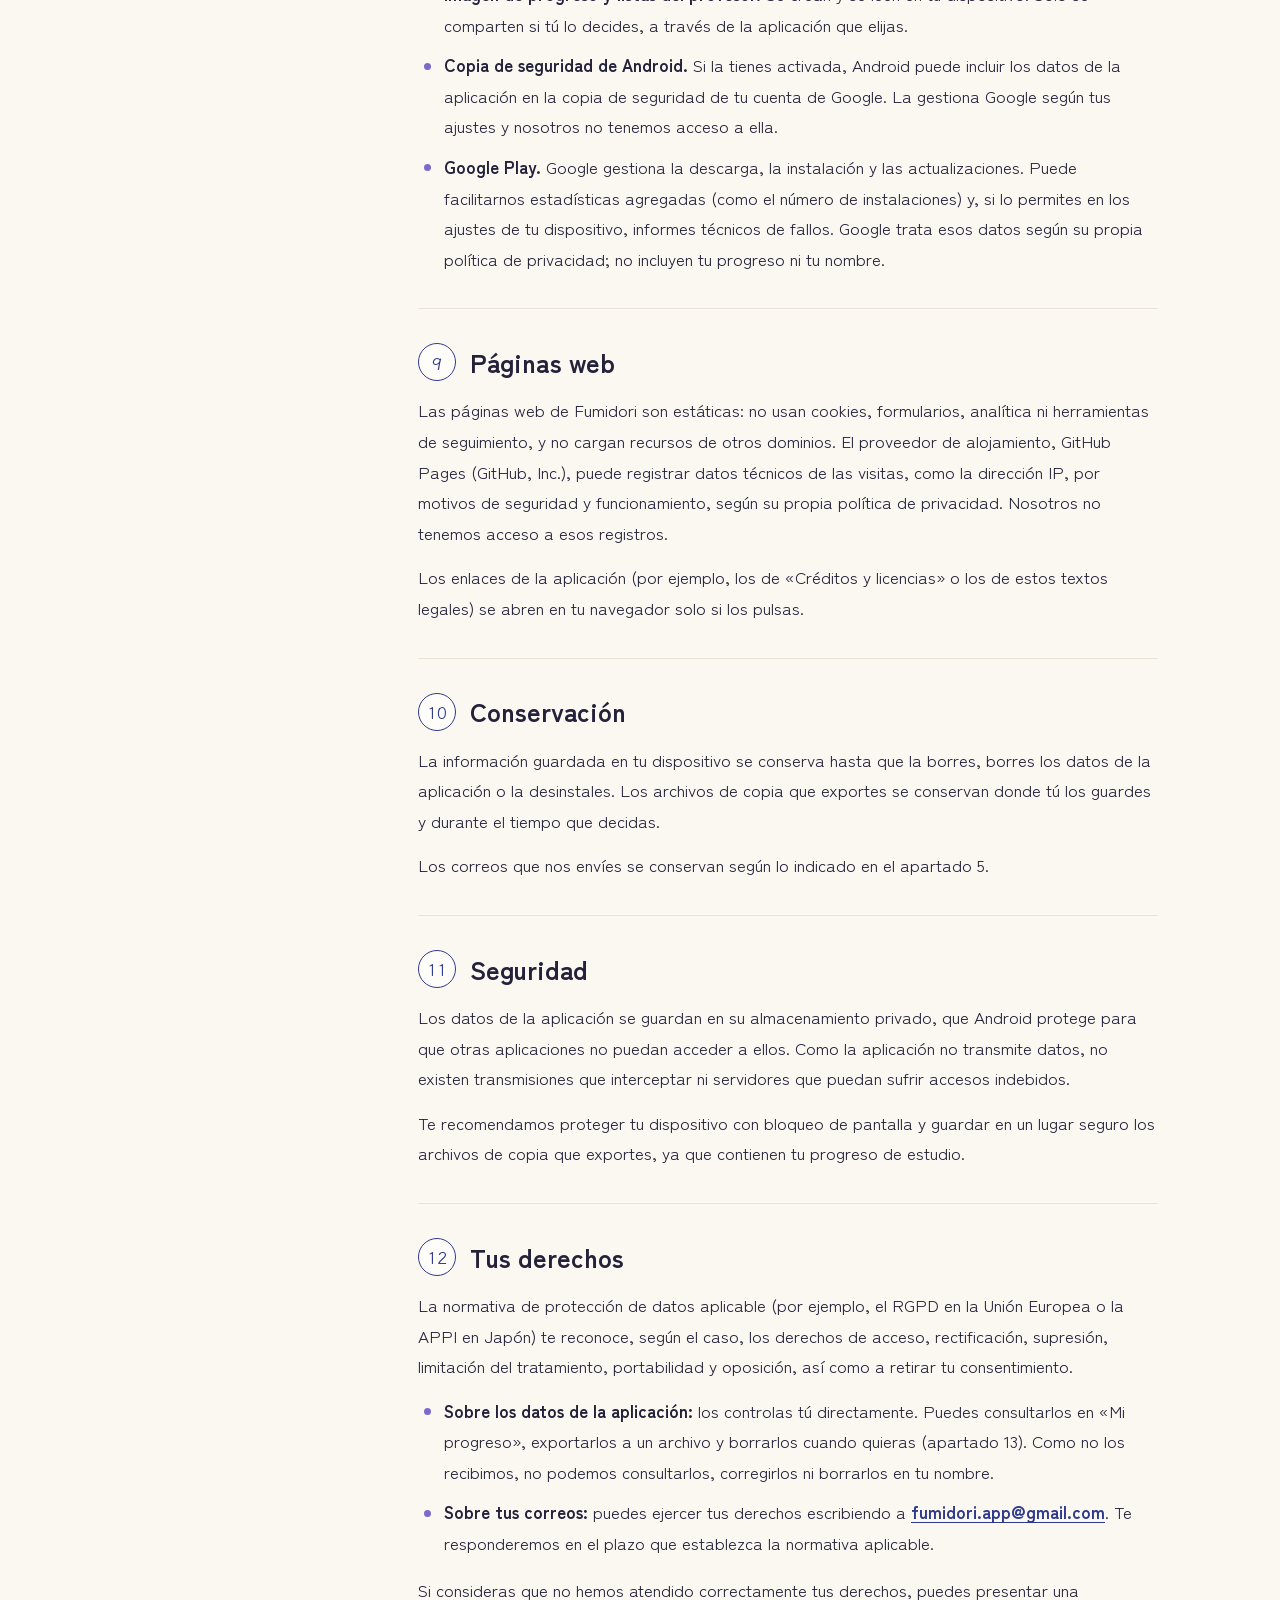
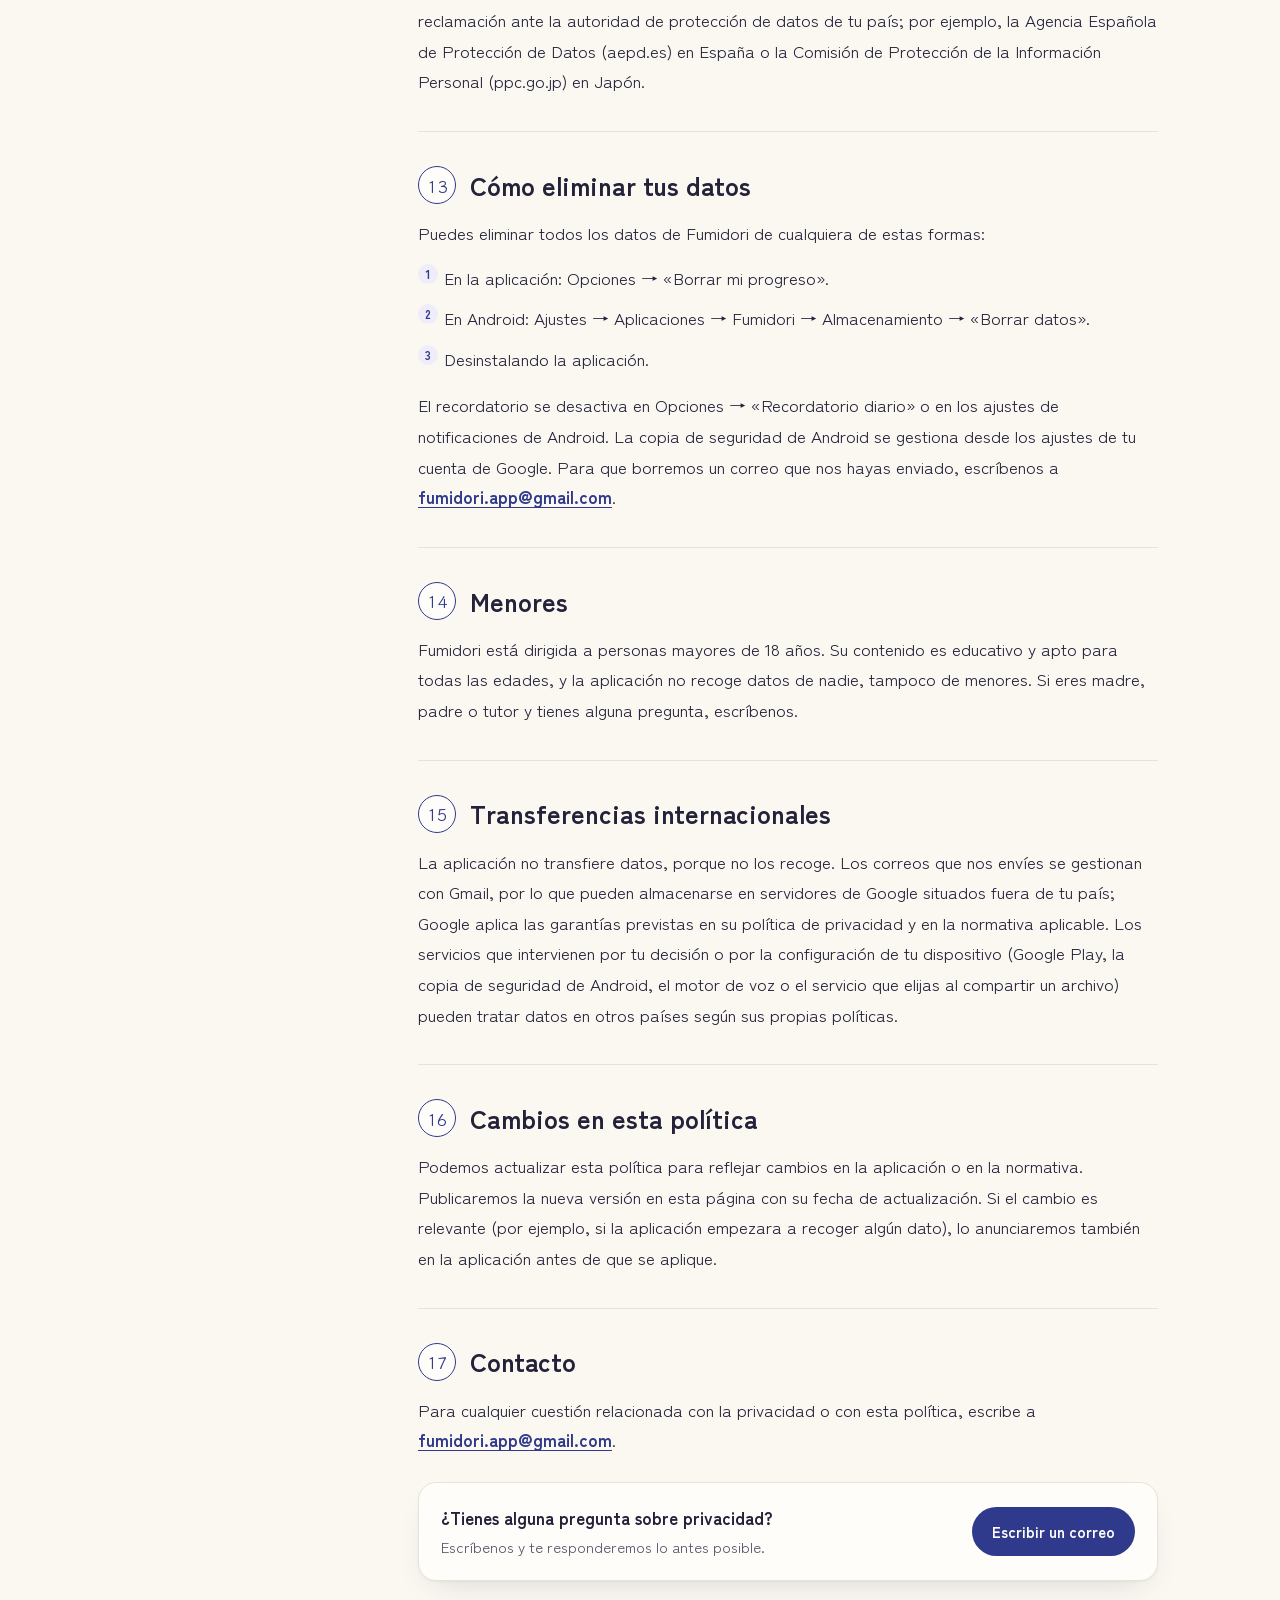
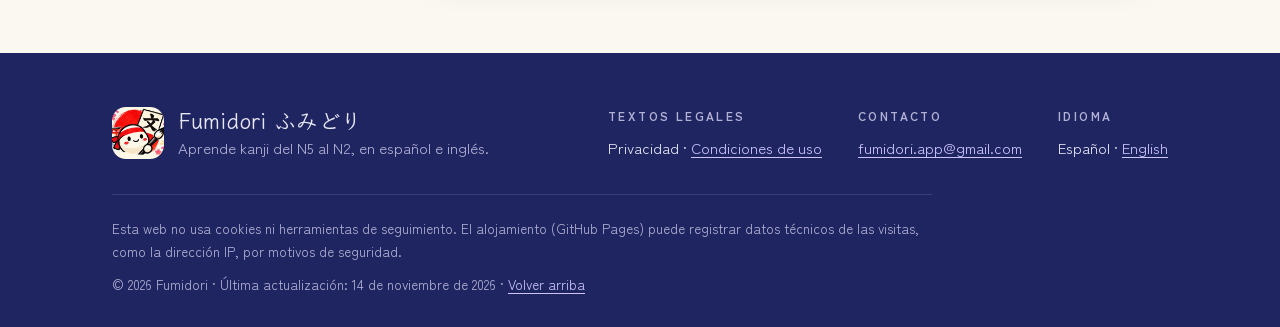
==== commit 8ff02e92: "Actualizar la web (2026-11-15)" ====
--- a/index.html
+++ b/index.html
@@ -4,12 +4,12 @@
 <meta charset="utf-8">
 <meta name="viewport" content="width=device-width, initial-scale=1">
 <title>Política de privacidad · Fumidori ふみどり</title>
-<meta name="description" content="Política de privacidad de Fumidori ふみどり, la app para aprender kanji del N5 al N3. Sin cuentas, sin servidores, sin anuncios y sin analítica.">
+<meta name="description" content="Política de privacidad de Fumidori ふみどり, la app para aprender kanji del N5 al N2. Sin cuentas, sin servidores, sin anuncios y sin analítica.">
 <meta name="theme-color" content="#fbf8f2" media="(prefers-color-scheme: light)">
 <meta name="theme-color" content="#15162a" media="(prefers-color-scheme: dark)">
 <meta property="og:type" content="website">
 <meta property="og:title" content="Política de privacidad · Fumidori ふみどり">
-<meta property="og:description" content="Política de privacidad de Fumidori ふみどり, la app para aprender kanji del N5 al N3. Sin cuentas, sin servidores, sin anuncios y sin analítica.">
+<meta property="og:description" content="Política de privacidad de Fumidori ふみどり, la app para aprender kanji del N5 al N2. Sin cuentas, sin servidores, sin anuncios y sin analítica.">
 <link rel="icon" type="image/png" sizes="32x32" href="assets/favicon-32.png">
 <link rel="apple-touch-icon" href="assets/icon-180.png">
 <link rel="alternate" hreflang="en" href="en/index.html">
@@ -142,7 +142,7 @@
 <footer class="site-footer">
   <div class="wrap">
     <div class="foot-top">
-      <div class="foot-brand"><img src="assets/icon-192.png" alt="" width="52" height="52"><div><b>Fumidori <span lang="ja">ふみどり</span></b><p>Aprende kanji del N5 al N3, en español e inglés.</p></div></div>
+      <div class="foot-brand"><img src="assets/icon-192.png" alt="" width="52" height="52"><div><b>Fumidori <span lang="ja">ふみどり</span></b><p>Aprende kanji del N5 al N2, en español e inglés.</p></div></div>
       <div class="foot-cols">
         <div><h3>Textos legales</h3><p><span aria-current="page">Privacidad</span> · <a href="condiciones.html">Condiciones de uso</a></p></div>
         <div><h3>Contacto</h3><p><a href="mailto:fumidori.app@gmail.com">fumidori.app@gmail.com</a></p></div>
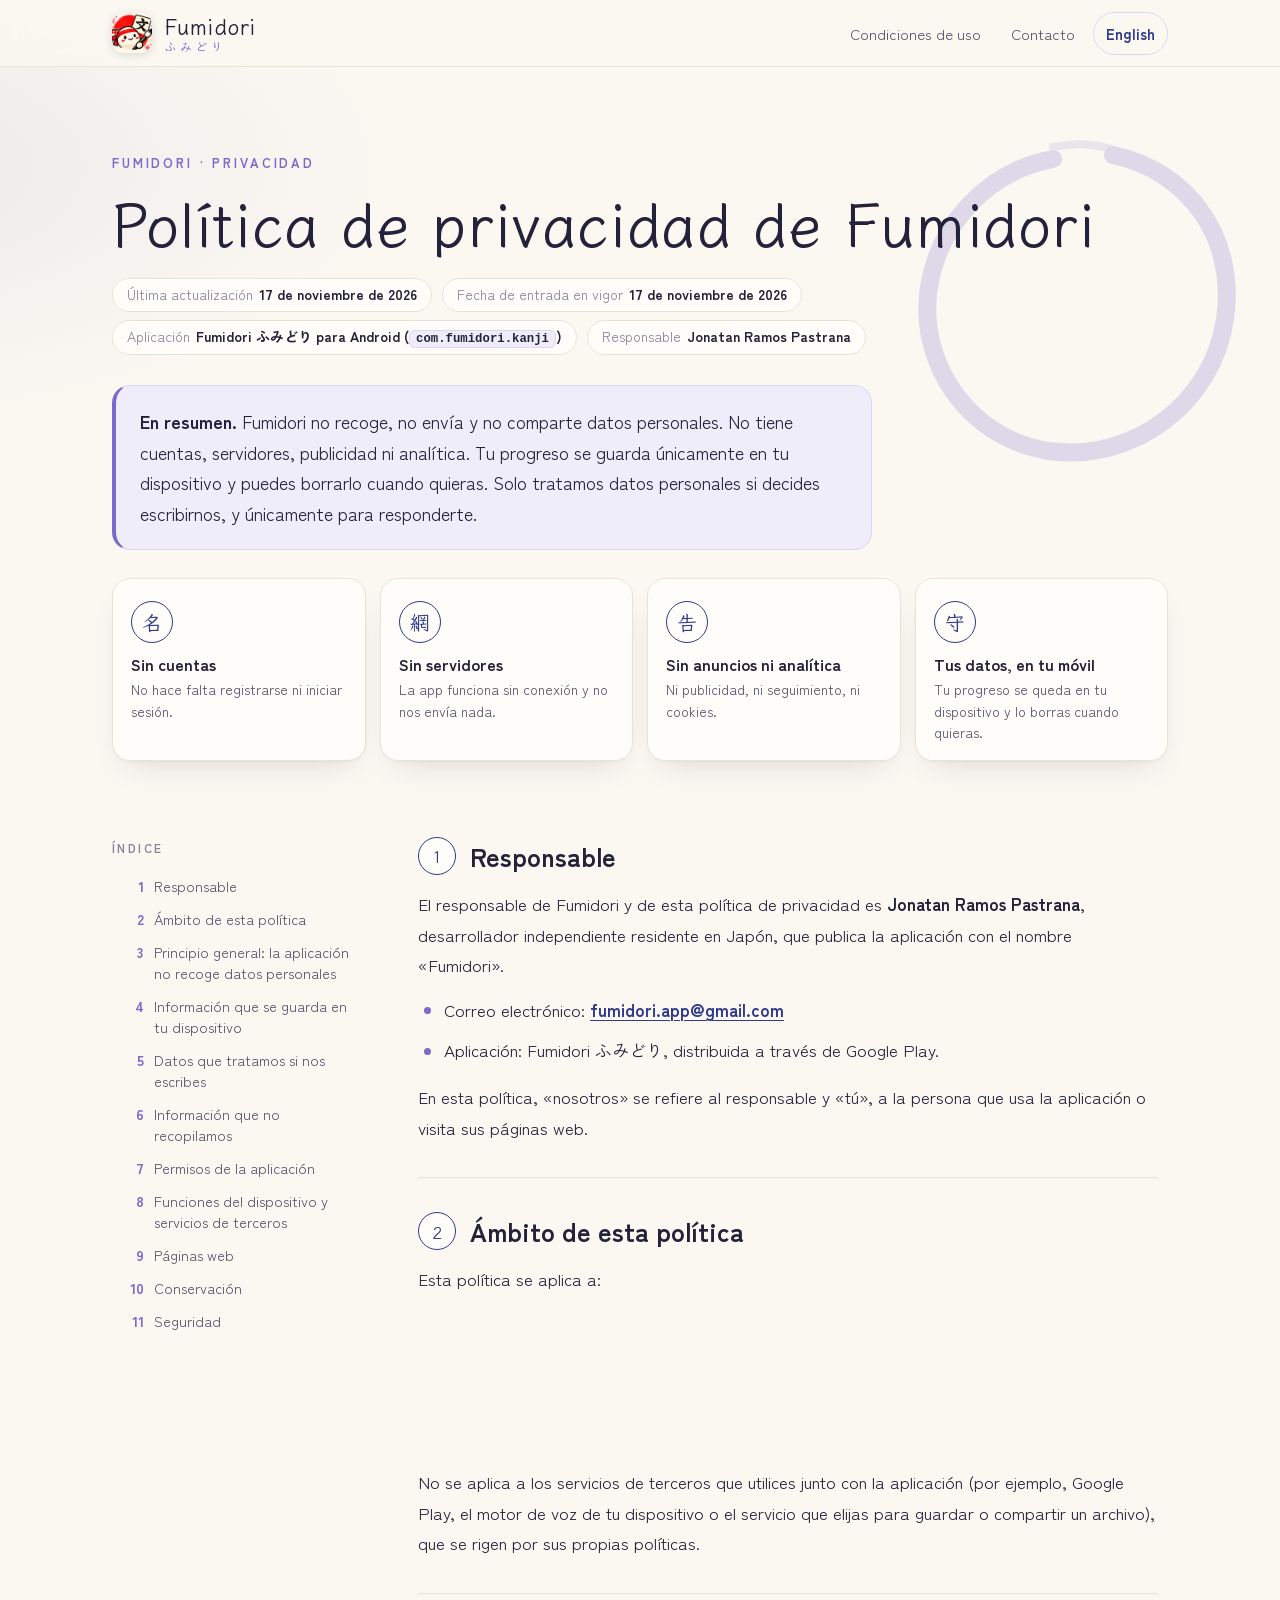
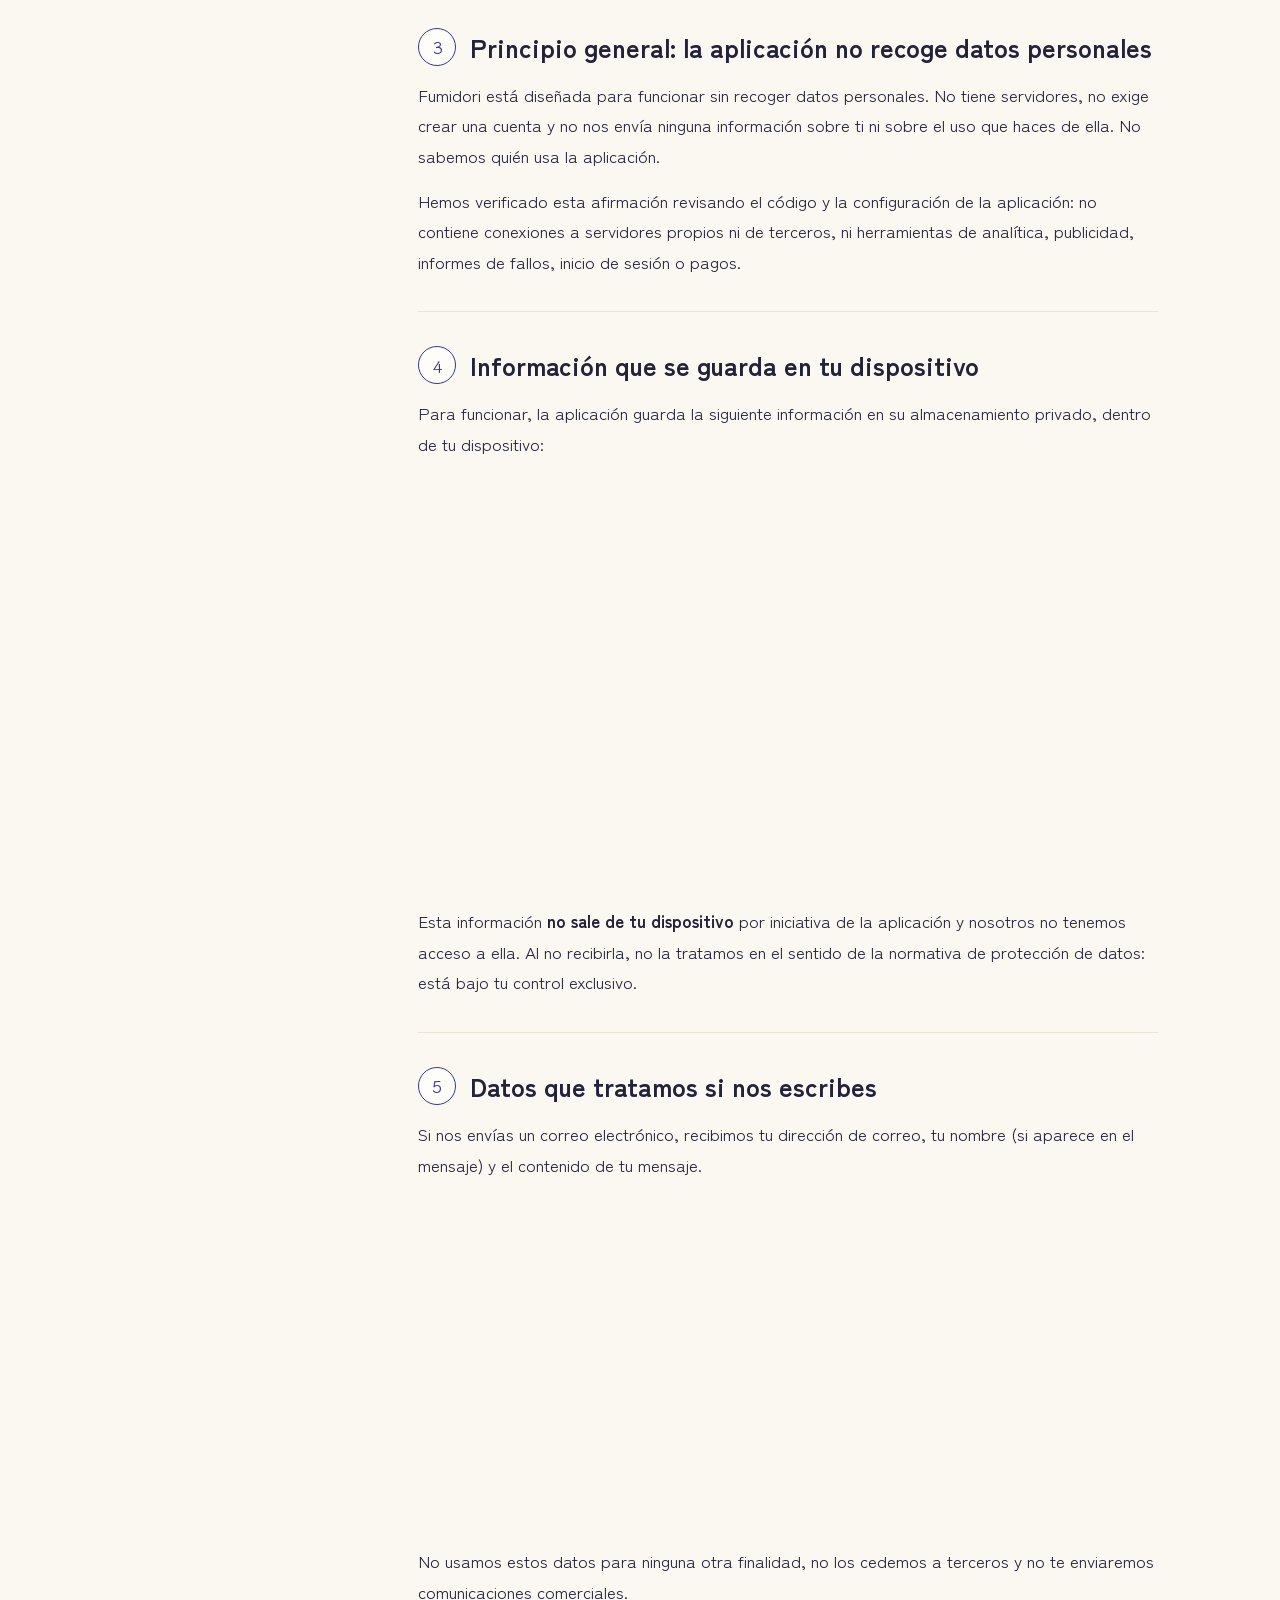
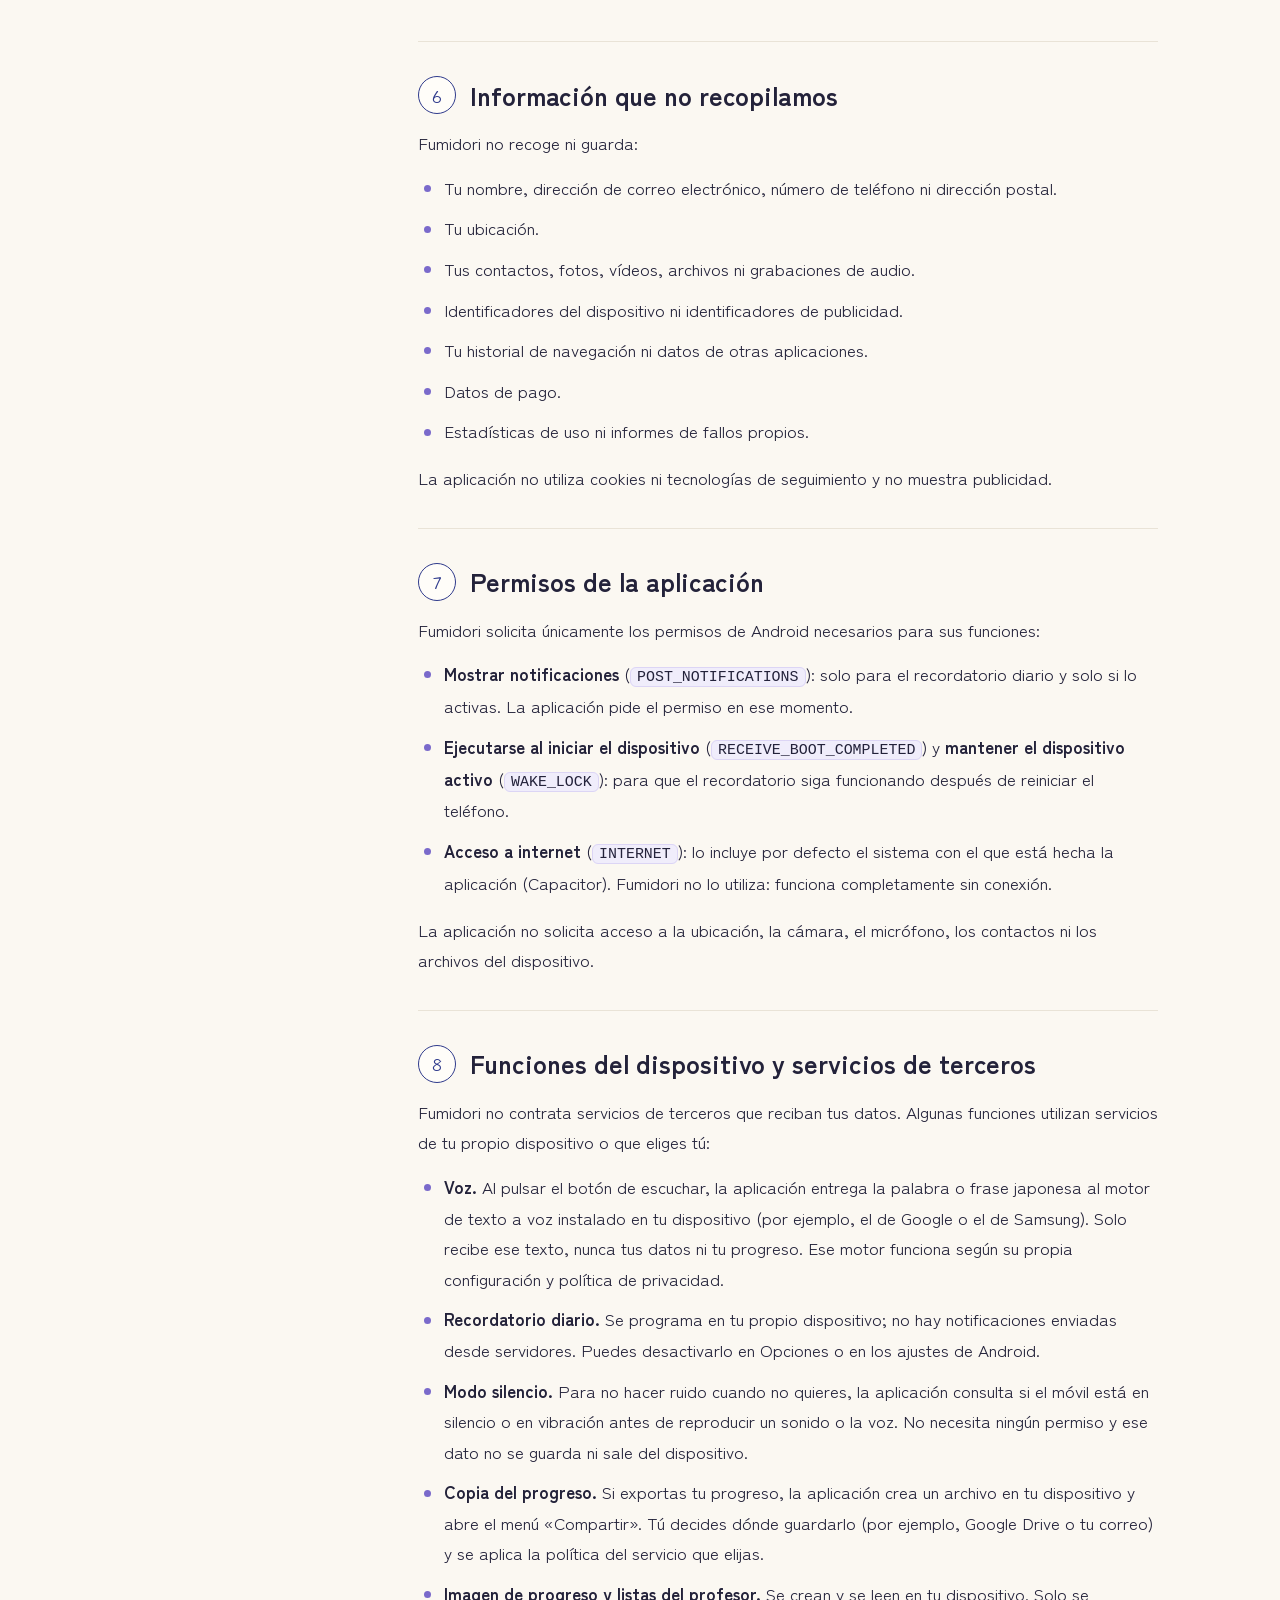
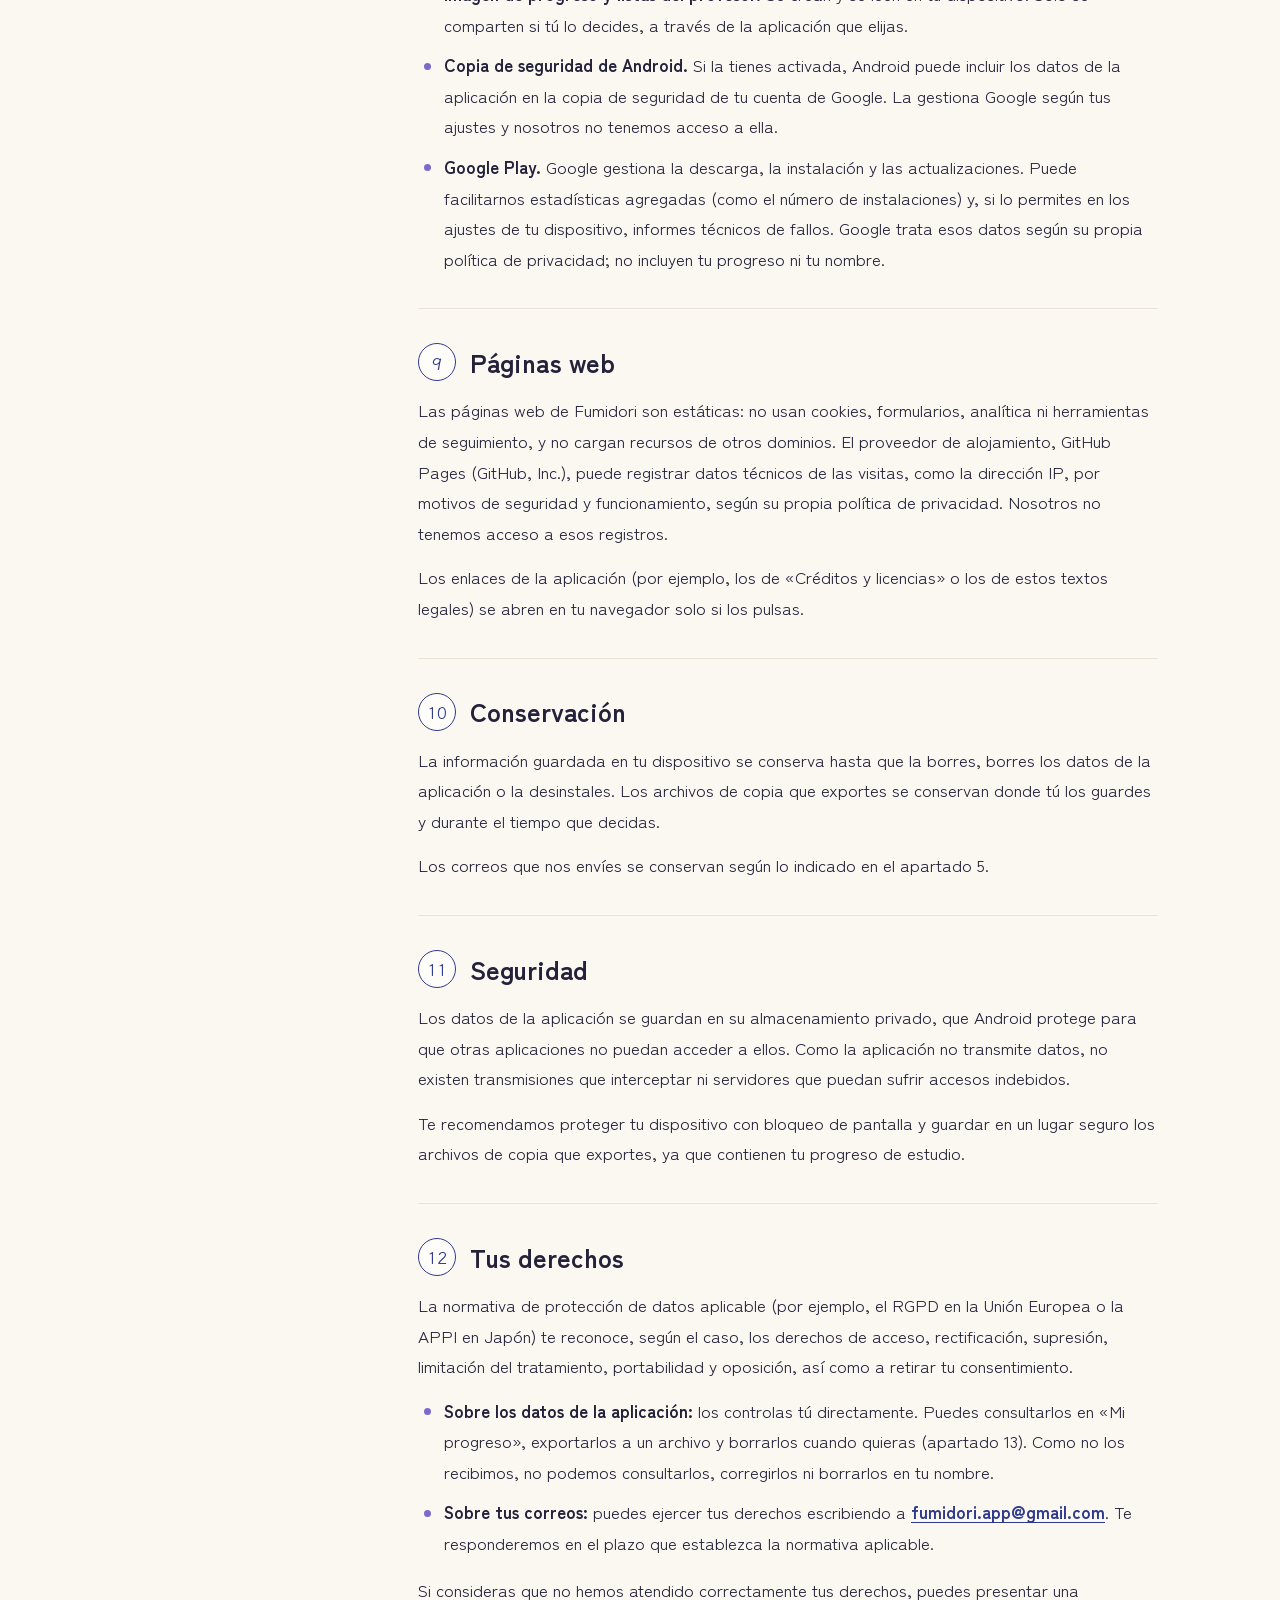
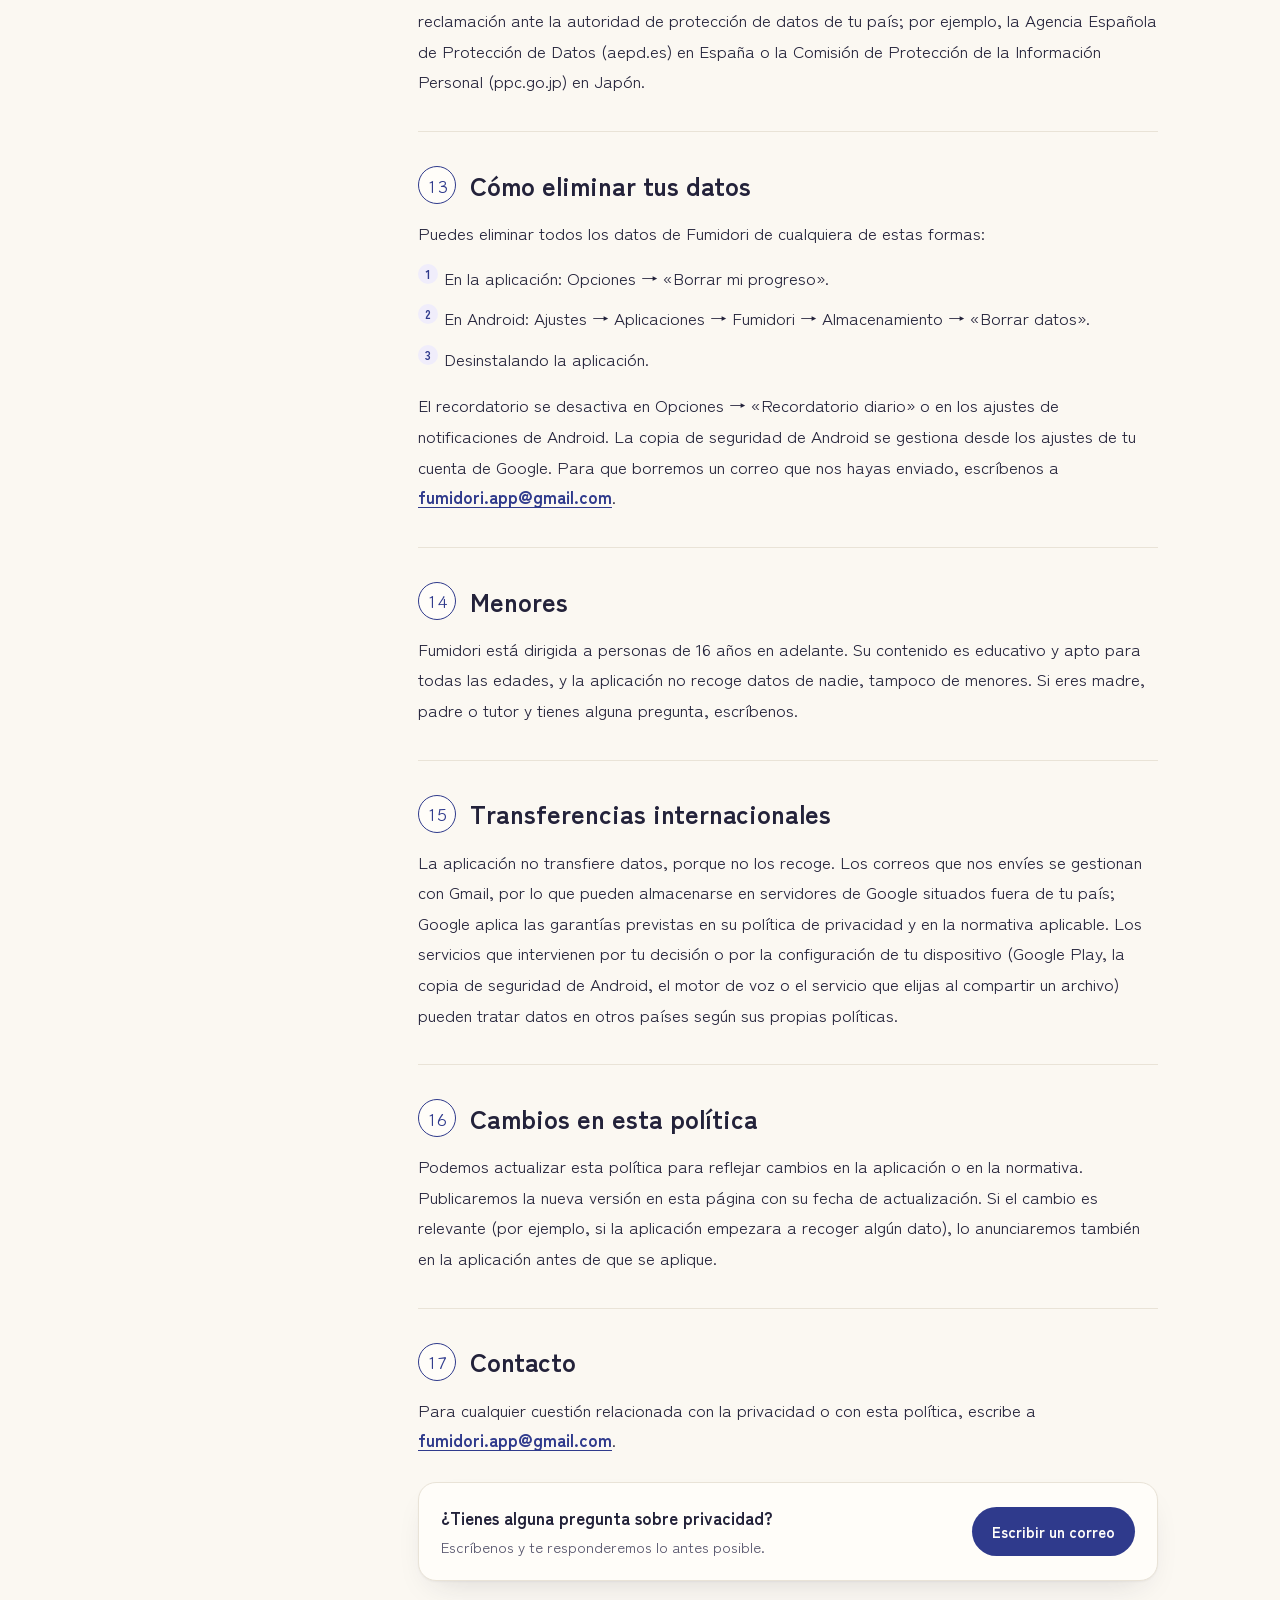
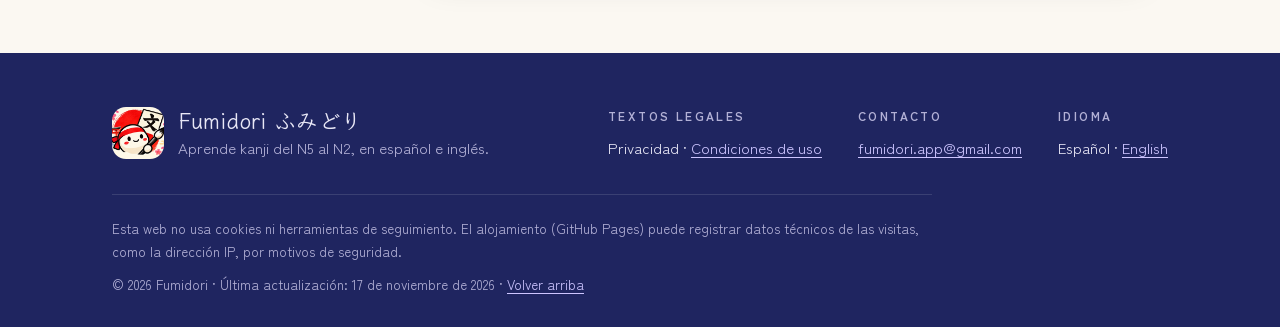
==== commit bb9f2df9: "Actualizar la web (2026-11-17)" ====
--- a/index.html
+++ b/index.html
@@ -34,7 +34,7 @@
       <svg class="enso" viewBox="0 0 200 200" aria-hidden="true" focusable="false"><path d="M118 22c38 8 62 42 56 82-6 42-46 72-88 66-40-6-66-44-60-82 5-32 30-58 62-64" fill="none" stroke="currentColor" stroke-width="9" stroke-linecap="round"/><path d="M88 18c10-2 22-2 32 2" fill="none" stroke="currentColor" stroke-width="4" stroke-linecap="round" opacity=".6"/></svg>
       <p class="eyebrow">Fumidori · Privacidad</p>
       <h1>Política de privacidad de Fumidori</h1>
-      <dl class="meta"><div><dt>Última actualización</dt><dd>14 de noviembre de 2026</dd></div><div><dt>Fecha de entrada en vigor</dt><dd>14 de noviembre de 2026</dd></div><div><dt>Aplicación</dt><dd>Fumidori ふみどり para Android (<code>com.fumidori.kanji</code>)</dd></div><div><dt>Responsable</dt><dd>Jonatan Ramos Pastrana</dd></div></dl>
+      <dl class="meta"><div><dt>Última actualización</dt><dd>17 de noviembre de 2026</dd></div><div><dt>Fecha de entrada en vigor</dt><dd>17 de noviembre de 2026</dd></div><div><dt>Aplicación</dt><dd>Fumidori ふみどり para Android (<code>com.fumidori.kanji</code>)</dd></div><div><dt>Responsable</dt><dd>Jonatan Ramos Pastrana</dd></div></dl>
       <div class="summary"><p><strong>En resumen.</strong> Fumidori no recoge, no envía y no comparte datos personales. No tiene cuentas, servidores, publicidad ni analítica. Tu progreso se guarda únicamente en tu dispositivo y puedes borrarlo cuando quieras. Solo tratamos datos personales si decides escribirnos, y únicamente para responderte.</p></div>
       <ul class="highlights"><li><span class="k" lang="ja" aria-hidden="true">名</span><b>Sin cuentas</b><span>No hace falta registrarse ni iniciar sesión.</span></li><li><span class="k" lang="ja" aria-hidden="true">網</span><b>Sin servidores</b><span>La app funciona sin conexión y no nos envía nada.</span></li><li><span class="k" lang="ja" aria-hidden="true">告</span><b>Sin anuncios ni analítica</b><span>Ni publicidad, ni seguimiento, ni cookies.</span></li><li><span class="k" lang="ja" aria-hidden="true">守</span><b>Tus datos, en tu móvil</b><span>Tu progreso se queda en tu dispositivo y lo borras cuando quieras.</span></li></ul>
     </div>
@@ -121,7 +121,7 @@
       </section>
       <section id="menores" aria-labelledby="menores-h">
         <h2 id="menores-h"><span class="num" aria-hidden="true">14</span>Menores</h2>
-        <p>Fumidori está dirigida a personas mayores de 18 años. Su contenido es educativo y apto para todas las edades, y la aplicación no recoge datos de nadie, tampoco de menores. Si eres madre, padre o tutor y tienes alguna pregunta, escríbenos.</p>
+        <p>Fumidori está dirigida a personas de 16 años en adelante. Su contenido es educativo y apto para todas las edades, y la aplicación no recoge datos de nadie, tampoco de menores. Si eres madre, padre o tutor y tienes alguna pregunta, escríbenos.</p>
       </section>
       <section id="transferencias-internacionales" aria-labelledby="transferencias-internacionales-h">
         <h2 id="transferencias-internacionales-h"><span class="num" aria-hidden="true">15</span>Transferencias internacionales</h2>
@@ -150,7 +150,7 @@
       </div>
     </div>
     <p class="foot-note">Esta web no usa cookies ni herramientas de seguimiento. El alojamiento (GitHub Pages) puede registrar datos técnicos de las visitas, como la dirección IP, por motivos de seguridad.</p>
-    <p class="foot-copy">© 2026 Fumidori · Última actualización: 14 de noviembre de 2026 · <a href="#top">Volver arriba</a></p>
+    <p class="foot-copy">© 2026 Fumidori · Última actualización: 17 de noviembre de 2026 · <a href="#top">Volver arriba</a></p>
   </div>
 </footer>
 </body>
